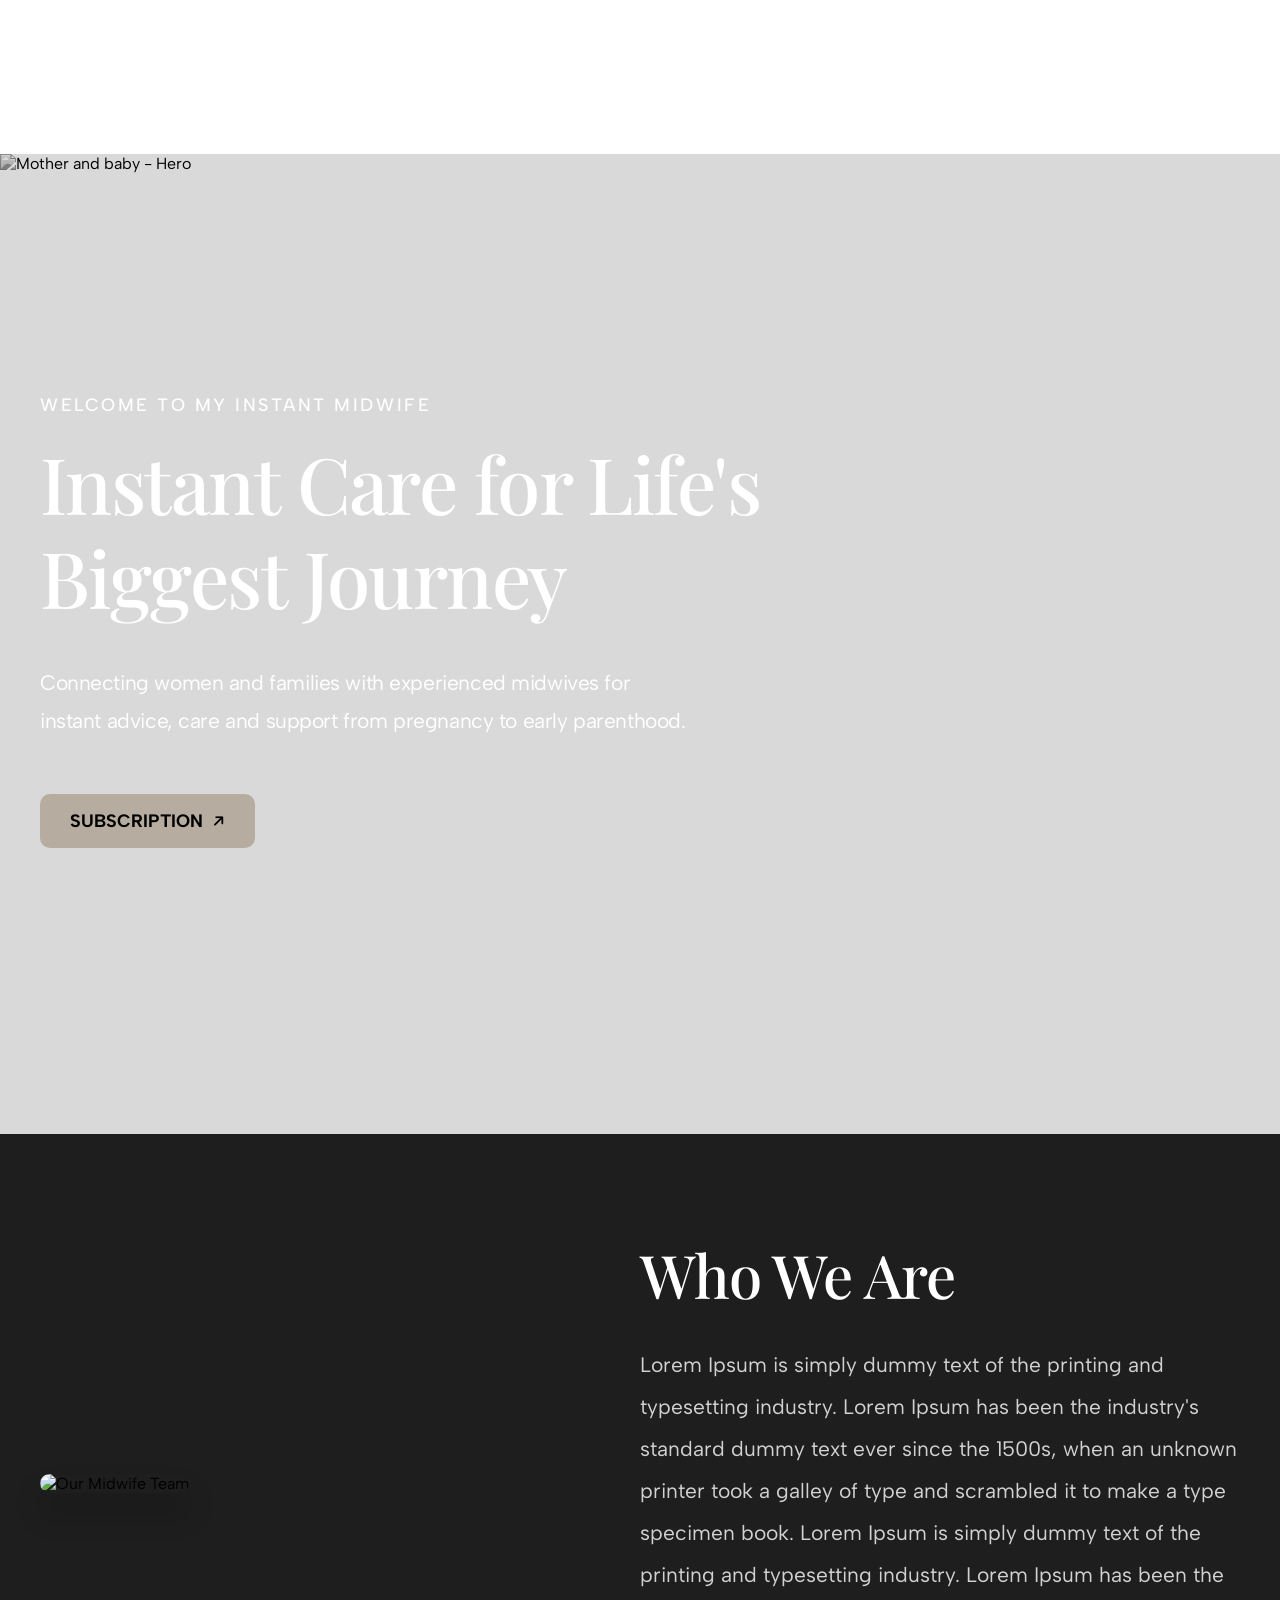
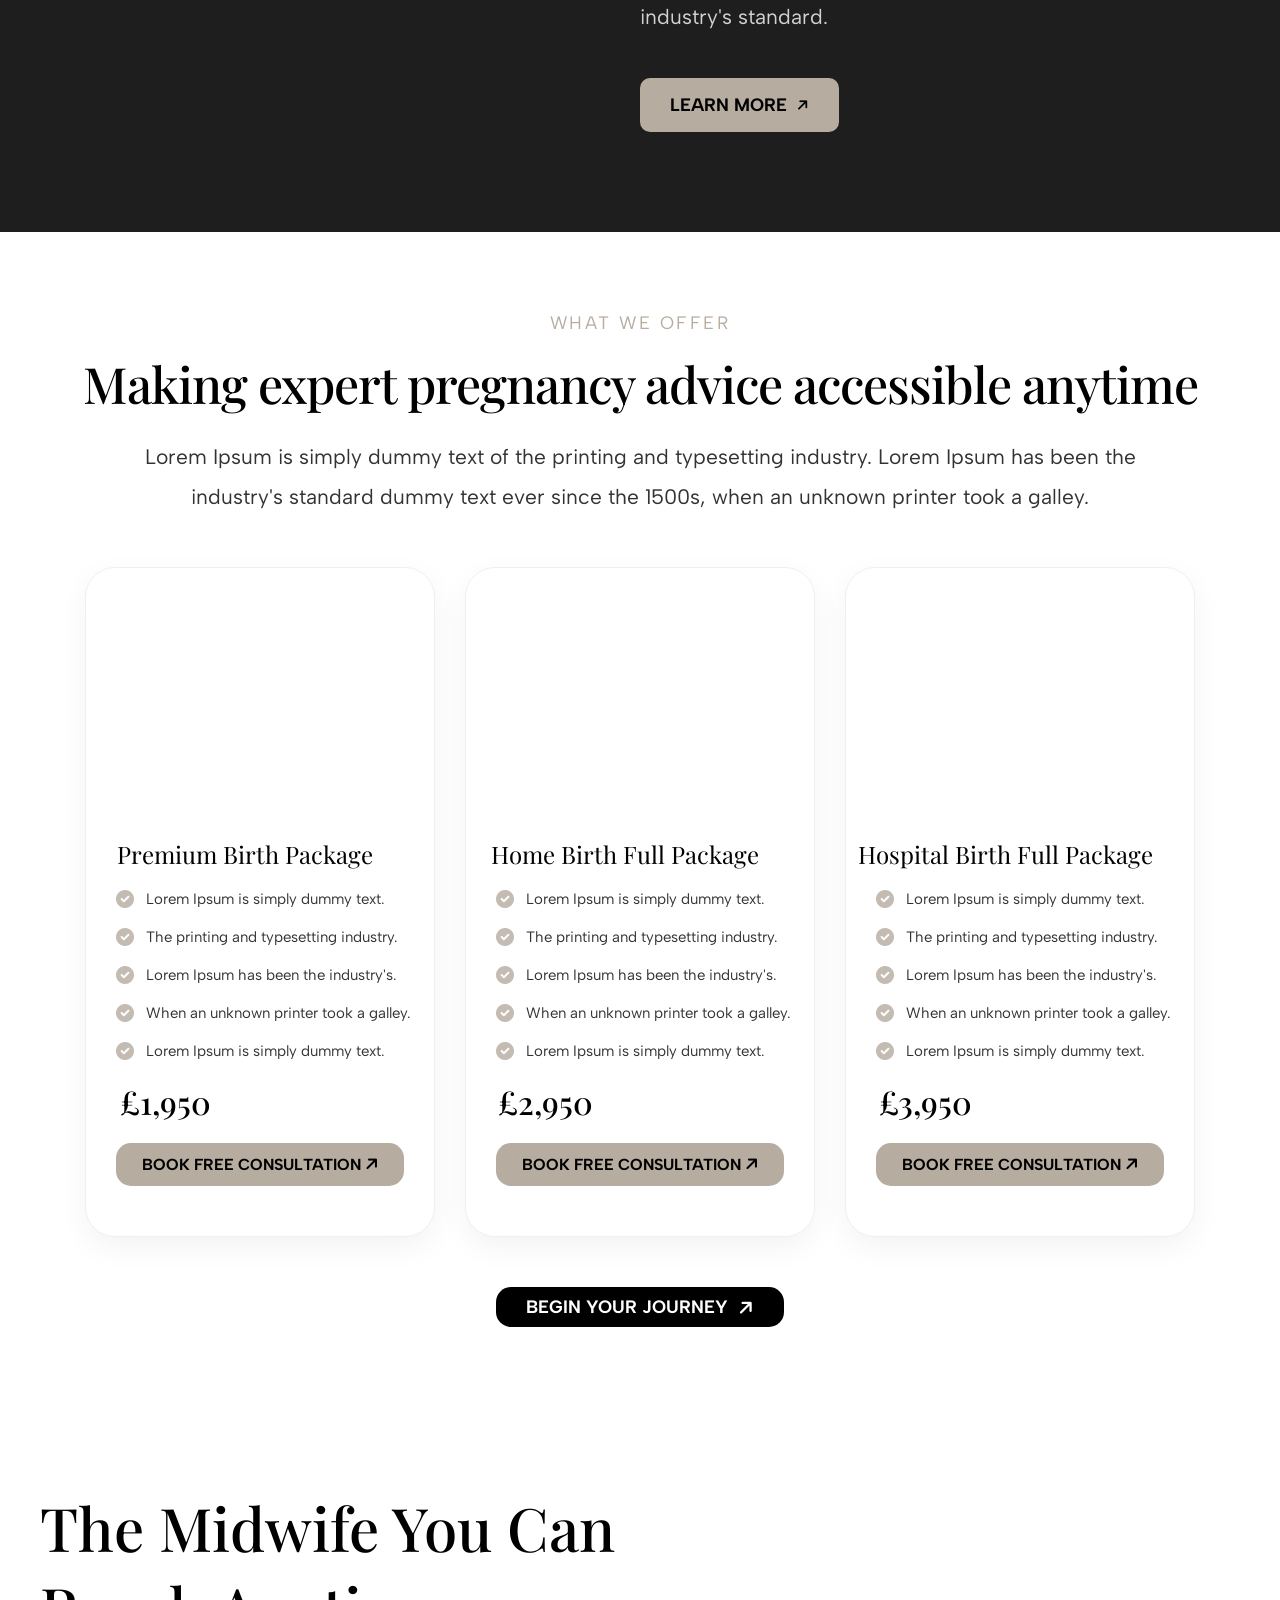
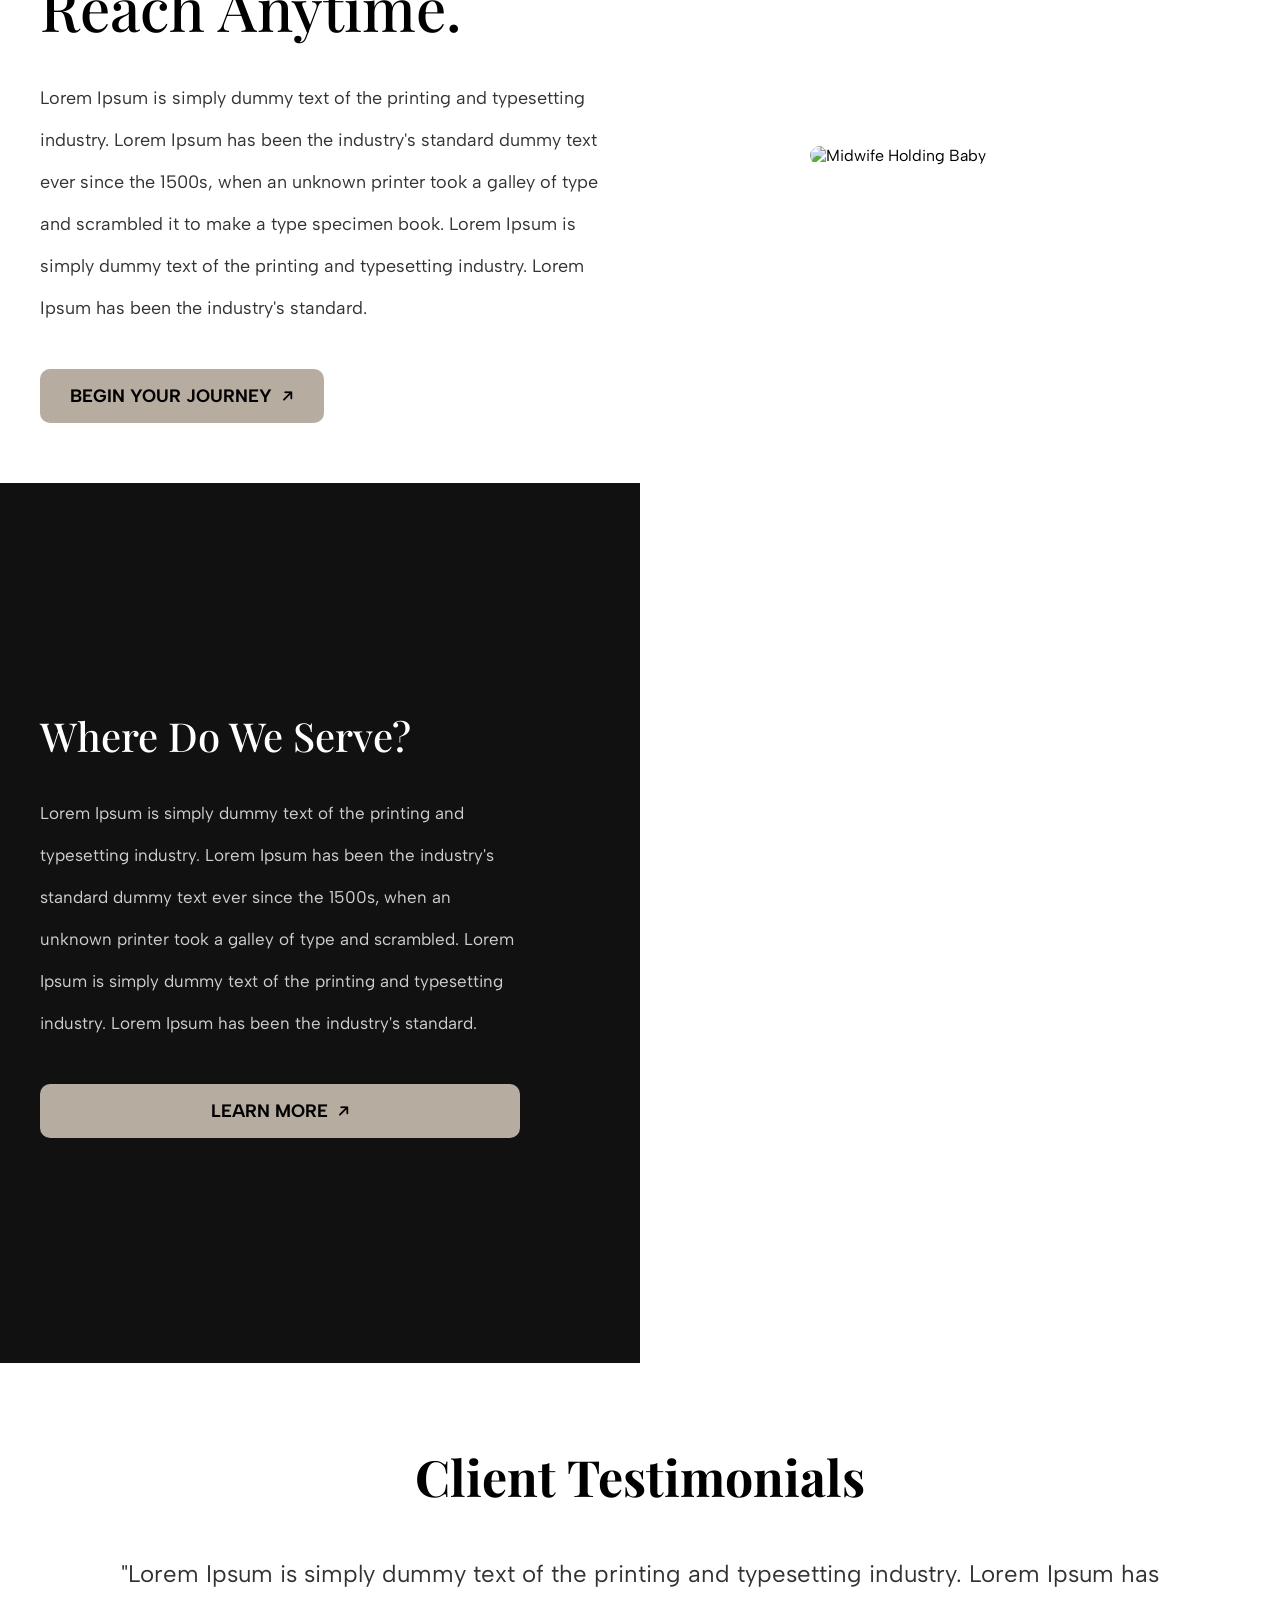
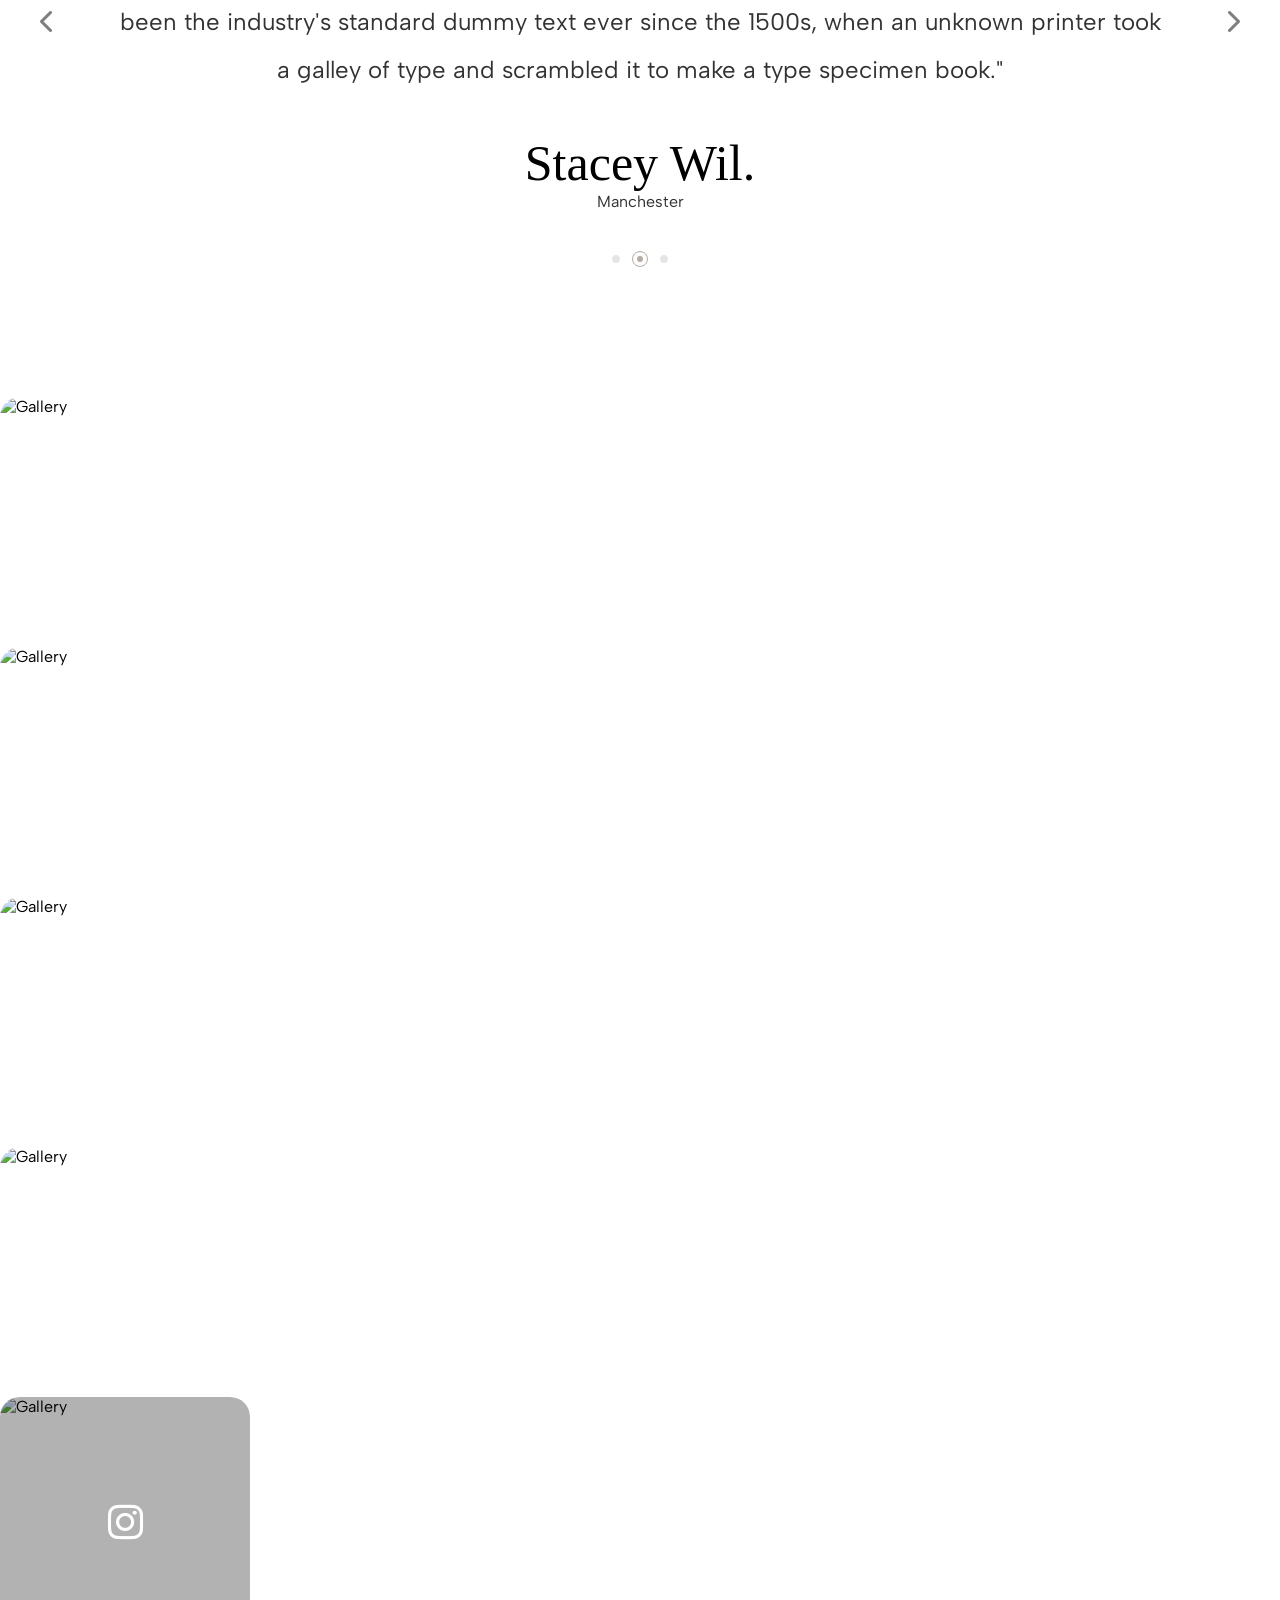
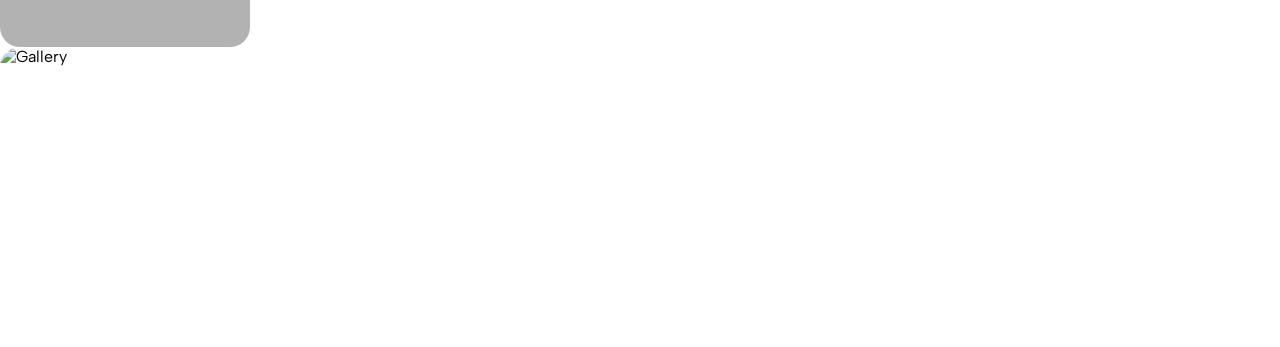
==== index.html @ be87fd21 "Nice" ====
<!DOCTYPE html>
<html lang="en">

<head>
    <meta charset="UTF-8">
    <meta name="viewport" content="width=device-width, initial-scale=1.0, user-scalable=no">
    <title>My Instant Midwife | Instant Care for Life's Biggest Journey</title>
    <!-- Google Fonts: Playfair Display (headings), Albert Sans (body), Rochester (signatures) -->
    <link
        href="https://fonts.googleapis.com/css2?family=Playfair+Display:wght@400;500;600;700&family=Albert+Sans:wght@400;500;600;700&family=Rochester&display=swap"
        rel="stylesheet">
    <!-- Font Awesome 6 (free icons) -->
    <link rel="stylesheet" href="https://cdnjs.cloudflare.com/ajax/libs/font-awesome/6.0.0-beta3/css/all.min.css">
    <!-- Site Stylesheet -->
    <link rel="stylesheet" href="css/style.css">
</head>

<body>
    <div class="homepage">

        <!-- ====== Header Navigation (injected by components.js) ====== -->
        <div id="header-placeholder"></div>

        <!-- ====== Hero Section ======
         Full-width background image with overlay text,
         welcome tagline, main heading and CTA button. -->
        <section class="hero">
            <div class="hero-img">
                <img src="images/bg image.png" alt="Mother and baby - Hero">
            </div>
            <div class="hero-content">
                <div class="hero-welcome">WELCOME TO MY INSTANT MIDWIFE</div>
                <div class="hero-title">Instant Care for Life's Biggest Journey</div>
                <div class="hero-desc">Connecting women and families with experienced midwives for instant advice, care
                    and support from pregnancy to early parenthood.</div>
            </div>
            <div class="subscription-btn">
                <a href="pages/contact.html" class="btn-beige">SUBSCRIPTION <i
                        class="fas fa-arrow-right diag-icon"></i></a>
            </div>
        </section>

        <!-- ====== Who We Are Section ======
         Dark background split layout: image left, text right.
         Links to the full "About" page. -->
        <section class="who-we-are">
            <div class="who-left">
                <img src="images/whowe.png" alt="Our Midwife Team">
            </div>
            <div class="who-right">
                <h2>Who We Are</h2>
                <p>Lorem Ipsum is simply dummy text of the printing and typesetting industry. Lorem Ipsum has been the
                    industry's standard dummy text ever since the 1500s, when an unknown printer took a galley of type
                    and scrambled it to make a type specimen book. Lorem Ipsum is simply dummy text of the printing and
                    typesetting industry. Lorem Ipsum has been the industry's standard.</p>
                <a href="pages/about.html" class="btn-beige">LEARN MORE <i class="fas fa-arrow-right diag-icon"></i></a>
            </div>
        </section>

        <!-- ====== Packages / What We Offer Section ======
         Three pricing cards showcasing birth packages
         with feature checklists and booking CTAs. -->
        <section class="packages">
            <div class="section-sub">WHAT WE OFFER</div>
            <h2>Making expert pregnancy advice accessible anytime</h2>
            <div class="packages-desc">Lorem Ipsum is simply dummy text of the printing and typesetting industry. Lorem
                Ipsum has been the industry's standard dummy text ever since the 1500s, when an unknown printer took a
                galley.</div>
            <div class="card-container">
                <!-- Package Card 1 -->
                <div class="package-card">
                    <div class="card-img" style="background-image: url('images/offer1.png');"></div>
                    <div class="card-title">Premium Birth Package</div>
                    <div class="check-list">
                        <div class="check-item"><i class="fas fa-check-circle"></i> Lorem Ipsum is simply dummy text.
                        </div>
                        <div class="check-item"><i class="fas fa-check-circle"></i> The printing and typesetting
                            industry.</div>
                        <div class="check-item"><i class="fas fa-check-circle"></i> Lorem Ipsum has been the industry's.
                        </div>
                        <div class="check-item"><i class="fas fa-check-circle"></i> When an unknown printer took a
                            galley.</div>
                        <div class="check-item"><i class="fas fa-check-circle"></i> Lorem Ipsum is simply dummy text.
                        </div>
                    </div>
                    <div class="price">&pound;1,950</div>
                    <a href="pages/contact.html" class="card-btn">BOOK FREE CONSULTATION <i
                            class="fas fa-arrow-right diag-icon"></i></a>
                </div>
                <!-- Package Card 2 -->
                <div class="package-card">
                    <div class="card-img" style="background-image: url('images/offer2.png');"></div>
                    <div class="card-title">Home Birth Full Package</div>
                    <div class="check-list">
                        <div class="check-item"><i class="fas fa-check-circle"></i> Lorem Ipsum is simply dummy text.
                        </div>
                        <div class="check-item"><i class="fas fa-check-circle"></i> The printing and typesetting
                            industry.</div>
                        <div class="check-item"><i class="fas fa-check-circle"></i> Lorem Ipsum has been the industry's.
                        </div>
                        <div class="check-item"><i class="fas fa-check-circle"></i> When an unknown printer took a
                            galley.</div>
                        <div class="check-item"><i class="fas fa-check-circle"></i> Lorem Ipsum is simply dummy text.
                        </div>
                    </div>
                    <div class="price">&pound;2,950</div>
                    <a href="pages/contact.html" class="card-btn">BOOK FREE CONSULTATION <i
                            class="fas fa-arrow-right diag-icon"></i></a>
                </div>
                <!-- Package Card 3 -->
                <div class="package-card">
                    <div class="card-img" style="background-image: url('images/offer3.png');"></div>
                    <div class="card-title">Hospital Birth Full Package</div>
                    <div class="check-list">
                        <div class="check-item"><i class="fas fa-check-circle"></i> Lorem Ipsum is simply dummy text.
                        </div>
                        <div class="check-item"><i class="fas fa-check-circle"></i> The printing and typesetting
                            industry.</div>
                        <div class="check-item"><i class="fas fa-check-circle"></i> Lorem Ipsum has been the industry's.
                        </div>
                        <div class="check-item"><i class="fas fa-check-circle"></i> When an unknown printer took a
                            galley.</div>
                        <div class="check-item"><i class="fas fa-check-circle"></i> Lorem Ipsum is simply dummy text.
                        </div>
                    </div>
                    <div class="price">&pound;3,950</div>
                    <a href="pages/contact.html" class="card-btn">BOOK FREE CONSULTATION <i
                            class="fas fa-arrow-right diag-icon"></i></a>
                </div>
            </div>
            <div class="begin-journey">
                <a href="pages/courses.html" class="btn-dark">BEGIN YOUR JOURNEY <i
                        class="fas fa-arrow-right diag-icon"></i></a>
            </div>
        </section>

        <!-- ====== The Midwife You Can Reach Anytime ======
         Split layout: text left, image right.
         Emphasises 24/7 availability. -->
        <section class="midwife-section">
            <div class="midwife-text">
                <h2>The Midwife You Can Reach Anytime.</h2>
                <p>Lorem Ipsum is simply dummy text of the printing and typesetting industry. Lorem Ipsum has been the
                    industry's standard dummy text ever since the 1500s, when an unknown printer took a galley of type
                    and scrambled it to make a type specimen book. Lorem Ipsum is simply dummy text of the printing and
                    typesetting industry. Lorem Ipsum has been the industry's standard.</p>
                <a href="pages/courses.html" class="btn-beige">BEGIN YOUR JOURNEY <i
                        class="fas fa-arrow-right diag-icon"></i></a>
            </div>
            <div class="midwife-img">
                <img src="images/journy.png" alt="Midwife Holding Baby">
            </div>
        </section>

        <!-- ====== Where Do We Serve? ======
         Split 50/50 layout: dark text panel left, map image right. -->
        <div class="serve-section">
            <div class="serve-left">
                <h2>Where Do We Serve?</h2>
                <p>Lorem Ipsum is simply dummy text of the printing and typesetting industry. Lorem Ipsum has been the
                    industry's standard dummy text ever since the 1500s, when an unknown printer took a galley of type
                    and scrambled. Lorem Ipsum is simply dummy text of the printing and typesetting industry. Lorem
                    Ipsum has been the industry's standard.</p>
                <a href="pages/contact.html" class="btn-beige">LEARN MORE <i
                        class="fas fa-arrow-right diag-icon"></i></a>
            </div>
            <div class="serve-right">
                <iframe
                    src="https://www.google.com/maps/embed?pb=!1m18!1m12!1m3!1d19861.602060491376!2d-0.16734979187864688!3d51.5187149124939!2m3!1f0!2f0!3f0!3m2!1i1024!2i768!4f13.1!3m3!1m2!1s0x48761b8f19f0cf03%3A0x843762e6c235cc64!2sMy%20Private%20Midwife!5e0!3m2!1sen!2s!4v1774437513638!5m2!1sen!2s"
                    width="600" height="450" style="border:0;" allowfullscreen="" loading="lazy"
                    referrerpolicy="no-referrer-when-downgrade"></iframe>
            </div>
        </div>

        <!-- ====== Client Testimonials Slider ======
         Rotating quotes with dot navigation.
         Controlled by script.js testimonial slider. -->
        <section class="testimonials">
            <h2>Client Testimonials</h2>
            <div class="testimonial-wrap">
                <button class="nav-arrow left" aria-label="Previous"><i class="fas fa-chevron-left"></i></button>
                <div class="testimonial-text" id="testimonialText">"Lorem Ipsum is simply dummy text of the printing and
                    typesetting industry. Lorem Ipsum has been the industry's standard dummy text ever since the 1500s,
                    when
                    an unknown printer took a galley of type and scrambled it to make a type specimen book."</div>
                <button class="nav-arrow right" aria-label="Next"><i class="fas fa-chevron-right"></i></button>
            </div>
            <div class="client-name">Stacey Wil.</div>
            <div class="client-location">Manchester</div>
            <div class="dots">
                <div class="dot"></div>
                <div class="dot active"></div>
                <div class="dot"></div>
            </div>
        </section>

        <!-- ====== Gallery Images Row ======
         Horizontally scrollable image strip showing
         family/birth photography. Drag or swipe to scroll. -->
        <div class="gallery">
            <div class="gallery-item"><img src="images/testimonial1.png" alt="Gallery"></div>
            <div class="gallery-item"><img src="images/testimonial5.png" alt="Gallery"></div>
            <div class="gallery-item"><img src="images/testimonial2.png" alt="Gallery"></div>
            <div class="gallery-item"><img src="images/testimonial3.png" alt="Gallery"></div>
            <div class="gallery-item show-overlay">
                <img src="images/testimonial7.png" alt="Gallery">
                <div class="ig-overlay"><i class="fab fa-instagram"></i></div>
            </div>
            <div class="gallery-item"><img src="images/testimonial6.png" alt="Gallery"></div>
        </div>

        <!-- ====== Footer (injected by components.js) ====== -->
        <div id="footer-placeholder"></div>

    </div>

    <!-- JavaScript: Components (header/footer) must load first, then main script -->
    <script src="js/components.js"></script>
    <script src="js/script.js"></script>
</body>

</html>
---- css/style.css ----
/* ============================================================
   STYLE.CSS - My Instant Midwife
   ============================================================
   Table of Contents:
   1.  Reset & Base Styles
   2.  Reusable Buttons
   3.  Header / Navbar
   4.  Hero Section (Homepage)
   5.  Who We Are Section
   6.  Packages / What We Offer
   7.  The Midwife Section
   8.  Where Do We Serve
   9.  Testimonials Slider
   10. Gallery Strip
   11. Questions CTA & Footer
   12. Inner Pages - Hero Banner
   13. About Page (Who We Are)
   14. Courses Page
   15. Testimonials Page
   16. FAQ Page
   17. Contact Page
   18. Thank You Section
   19. Get in Touch Section
   20. Responsive Breakpoints
   ============================================================ */


/* ==========================================================
   1. RESET & BASE STYLES
   ========================================================== */

:root {
    --primary-color: #B6ACA0;
    --primary-hover: #a09486;
    --text-dark: #000000;
    --text-light: #ffffff;
    --bg-dark: #1E1E1E;

    --font-heading: 'Playfair Display', serif;
    --font-body: 'Albert Sans', sans-serif;
    --font-script: 'Rochester', cursive;
}

* {
    margin: 0;
    padding: 0;
    box-sizing: border-box;
}

body {
    background: #FFFFFF;
    font-family: var(--font-body);
    color: var(--text-dark);
    overflow-x: hidden;
}

/* Main container - centres content with max-width */
.homepage {
    position: relative;
    width: 100%;
    max-width: 1920px;
    margin: 0 auto;
    background: #FFFFFF;
    padding-top: 154px;
}


/* ==========================================================
   2. REUSABLE BUTTONS
   ========================================================== */

/* Beige CTA button (primary) */
.btn-beige {
    display: inline-flex;
    align-items: center;
    justify-content: center;
    gap: 10px;
    background: var(--primary-color);
    border-radius: 10px;
    padding: 9px 30px;
    font-family: var(--font-body);
    font-weight: 700;
    font-size: 18px;
    line-height: 36px;
    text-transform: uppercase;
    color: var(--text-dark);
    border: none;
    cursor: pointer;
    transition: all 0.3s ease;
    text-decoration: none;
}

.btn-beige i {
    font-size: 14px;
    transition: transform 0.2s;
}

.btn-beige:hover {
    background: #a09486;
    transform: translateY(-2px);
}

/* Dark CTA button (secondary) */
.btn-dark {
    background: #000000;
    color: #FFFFFF;
    display: inline-flex;
    align-items: center;
    justify-content: center;
    gap: 10px;
    border-radius: 15px;
    padding: 9px 30px;
    font-weight: 700;
    font-size: 18px;
    text-transform: uppercase;
    text-decoration: none;
    transition: 0.2s;
}

.btn-dark:hover {
    background: #2c2c2c;
    transform: translateY(-2px);
}

/* Outline button (used on inner page heroes) */
.btn-outline {
    display: inline-flex;
    align-items: center;
    justify-content: center;
    gap: 10px;
    background: transparent;
    border: 2px solid #FFFFFF;
    border-radius: 10px;
    padding: 9px 30px;
    font-family: 'Albert Sans', sans-serif;
    font-weight: 700;
    font-size: 16px;
    line-height: 36px;
    text-transform: uppercase;
    color: #FFFFFF;
    cursor: pointer;
    transition: all 0.3s ease;
    text-decoration: none;
    margin-top: 30px;
}

.btn-outline i {
    font-size: 14px;
    transition: transform 0.2s;
}

.btn-outline:hover {
    background: rgba(255, 255, 255, 0.15);
    transform: translateY(-2px);
}

/* Diagonal up-right arrow for buttons */
.diag-icon {
    transform: rotate(-45deg);
    display: inline-block;
}


/* ==========================================================
   3. HEADER / NAVBAR
   Fixed white bar with logo, nav links, and Book Now CTA.
   ========================================================== */

.navbar {
    position: fixed;
    top: 0;
    left: 0;
    width: 100%;
    height: 154px;
    display: flex;
    align-items: center;
    justify-content: space-between;
    padding: 0 80px;
    z-index: 1000;
    background: #FFFFFF;
    box-shadow: 0 2px 20px rgba(0, 0, 0, 0.08);
    transition: all 0.3s ease;
}

/* Logo container */
.logo {
    width: 193px;
    height: 154px;
    display: flex;
    align-items: center;
}

.logo img {
    width: 100%;
    height: auto;
    object-fit: contain;
}

/* Desktop navigation links */
.nav-links {
    display: flex;
    gap: 50px;
    list-style: none;
}

.nav-links li a {
    font-family: 'Albert Sans', sans-serif;
    font-weight: 500;
    font-size: 16px;
    line-height: 44px;
    text-transform: uppercase;
    color: #000000;
    text-decoration: none;
    letter-spacing: 0.02em;
    transition: color 0.2s;
}

/* Hover & active state for nav links */
.nav-links li a:hover,
.nav-links li a.active {
    color: #B6ACA0;
}

/* Book Now button in header */
.book-now-btn {
    background: var(--primary-color);
    border-radius: 10px;
    padding: 9px 30px;
    height: 64px;
    display: flex;
    align-items: center;
    justify-content: center;
    gap: 10px;
    font-family: var(--font-body);
    font-weight: 700;
    font-size: 18px;
    text-transform: uppercase;
    color: var(--text-dark);
    text-decoration: none;
    transition: all 0.3s ease;
}

.book-now-btn:hover {
    background: #a09486;
    transform: translateY(-2px);
}

/* Mobile hamburger button - hidden on desktop */
.mobile-menu-btn {
    display: none;
    background: #B6ACA0;
    border: none;
    width: 50px;
    height: 50px;
    border-radius: 10px;
    font-size: 24px;
    cursor: pointer;
    align-items: center;
    justify-content: center;
}


/* ==========================================================
   4. HERO SECTION (Homepage)
   Full-bleed background image with text overlay.
   ========================================================== */

.hero {
    position: relative;
    width: 100%;
    height: 980px;
    margin-top: 0;
    overflow: hidden;
}

/* Background image (absolute fill) */
.hero-img {
    position: absolute;
    top: 0;
    left: 0;
    width: 100%;
    height: 100%;
}

.hero-img img {
    width: 100%;
    height: 100%;
    object-fit: cover;
    filter: grayscale(100%);
}

/* Dark overlay on hero image */
.hero-img::after {
    content: '';
    position: absolute;
    top: 0;
    left: 0;
    width: 100%;
    height: 100%;
    background: linear-gradient(0deg, rgba(0, 0, 0, 0.15), rgba(0, 0, 0, 0.15));
}

/* Hero text content - positioned absolutely */
.hero-content {
    position: absolute;
    left: 120px;
    top: 240px;
    z-index: 2;
}

.hero-welcome {
    font-size: 18px;
    letter-spacing: 0.14em;
    text-transform: uppercase;
    color: #FFFFFF;
    font-weight: 500;
    margin-bottom: 20px;
}

.hero-title {
    font-family: 'Playfair Display', serif;
    font-weight: 500;
    font-size: 78px;
    line-height: 94px;
    letter-spacing: -0.02em;
    color: #FFFFFF;
    max-width: 729px;
    margin-bottom: 40px;
}

.hero-desc {
    font-size: 21px;
    line-height: 38px;
    letter-spacing: -0.02em;
    color: #FFFFFF;
    max-width: 655px;
    margin-bottom: 30px;
}

/* CTA button below hero text */
.subscription-btn {
    position: absolute;
    left: 120px;
    top: 640px;
    z-index: 2;
}


/* ==========================================================
   5. WHO WE ARE SECTION
   Dark background, image left + text right.
   ========================================================== */

.who-we-are {
    position: relative;
    background: #1E1E1E;
    padding: 100px 0;
    display: flex;
    align-items: center;
    justify-content: space-between;
    flex-wrap: wrap;
}

.who-left {
    margin-left: 205px;
    max-width: 400px;
    flex: 1;
}

.who-left img {
    width: 100%;
    border-radius: 24px;
    box-shadow: 0 20px 30px rgba(0, 0, 0, 0.2);
}

.who-right {
    margin-right: 240px;
    max-width: 600px;
    color: white;
    flex: 1;
}

.who-right h2 {
    font-family: 'Playfair Display', serif;
    font-size: 60px;
    font-weight: 500;
    letter-spacing: -0.02em;
    color: #FFFFFF;
    margin-bottom: 30px;
}

.who-right p {
    font-size: 21px;
    line-height: 42px;
    opacity: 0.8;
    margin-bottom: 40px;
}


/* ==========================================================
   6. PACKAGES / WHAT WE OFFER
   Centered section with three pricing cards.
   ========================================================== */

.packages {
    background: url('../images/bg.png') no-repeat center center;
    background-size: cover;
    padding: 80px 0 100px;
    text-align: center;
    position: relative;
}

/* "WHAT WE OFFER" label above heading */
.section-sub {
    font-size: 18px;
    letter-spacing: 0.14em;
    text-transform: uppercase;
    color: #B6ACA0;
    margin-bottom: 16px;
}

.packages h2 {
    font-family: 'Playfair Display', serif;
    font-size: 50px;
    font-weight: 500;
    letter-spacing: -0.02em;
    margin-bottom: 20px;
}

.packages-desc {
    font-size: 21px;
    line-height: 40px;
    opacity: 0.8;
    max-width: 1044px;
    margin: 0 auto 50px auto;
}

/* Cards flex container */
.card-container {
    display: flex;
    justify-content: center;
    gap: 30px;
    flex-wrap: wrap;
    padding: 0 115px;
}

/* Individual package card */
.package-card {
    background: #FFFFFF;
    border-radius: 30px;
    width: 350px;
    box-shadow: 0 10px 30px rgba(0, 0, 0, 0.05);
    transition: 0.2s;
    padding-bottom: 30px;
    border: 1px solid #f0f0f0;
}

.package-card:hover {
    transform: translateY(-5px);
    box-shadow: 0 15px 40px rgba(0, 0, 0, 0.1);
}

/* Card image area */
.card-img {
    width: 100%;
    height: 250px;
    background-size: cover;
    background-position: center;
    border-radius: 18px;
    margin-bottom: 20px;
}

.card-title {
    font-family: 'Playfair Display', serif;
    font-size: 24px;
    font-weight: 400;
    margin: 20px 30px 0 0;
}

/* Feature checklist */
.check-list {
    margin: 20px 0 20px 30px;
}

.check-item {
    display: flex;
    align-items: center;
    gap: 12px;
    margin-bottom: 20px;
    font-size: 15px;
    opacity: 0.8;
}

.check-item i {
    color: #B6ACA0;
    font-size: 18px;
}

/* Price display */
.price {
    font-family: 'Playfair Display', serif;
    font-size: 32px;
    font-weight: 500;
    margin: 20px 190px 0px 0px;
}

/* Card booking button */
.card-btn {
    background: #B6ACA0;
    width: calc(100% - 60px);
    margin: 20px 30px;
    border-radius: 15px;
    text-align: center;
    padding: 12px 0;
    font-weight: 700;
    text-transform: uppercase;
    color: black;
    text-decoration: none;
    display: block;
    transition: 0.2s;
}

.card-btn:hover {
    background: #a09486;
    transform: translateY(-2px);
}

/* "Begin Your Journey" button below cards */
.begin-journey {
    text-align: center;
    margin-top: 50px;
}


/* ==========================================================
   7. THE MIDWIFE SECTION
   Text left, image right - emphasises availability.
   ========================================================== */

.midwife-section {
    display: flex;
    align-items: center;
    justify-content: space-between;
    padding: 80px 210px;
    gap: 60px;
    background: #fff;
    flex-wrap: wrap;
}

.midwife-text {
    flex: 1;
    max-width: 590px;
}

.midwife-text h2 {
    font-family: 'Playfair Display', serif;
    font-size: 60px;
    line-height: 80px;
    font-weight: 500;
}

.midwife-text p {
    font-size: 18px;
    line-height: 42px;
    opacity: 0.8;
    margin: 30px 0 40px;
}

.midwife-img {
    flex: 1;
    max-width: 430px;
}

.midwife-img img {
    width: 100%;
    border-radius: 20px;
}


/* ==========================================================
   8. WHERE DO WE SERVE
   50/50 split: dark text panel + map image.
   ========================================================== */

.serve-section {
    position: relative;
    display: flex;
    height: 880px;
}

.serve-left {
    width: 50%;
    background: #111111;
    color: white;
    padding: 120px;
    display: flex;
    flex-direction: column;
    justify-content: center;
}

.serve-right {
    width: 50%;
    background-size: cover;
    background-position: center;
    overflow: hidden;
}

.serve-right img,
.serve-right iframe {
    width: 100%;
    height: 100%;
    object-fit: cover;
    border: none;
}

.serve-left h2 {
    font-family: 'Playfair Display', serif;
    font-size: 40px;
    font-weight: 500;
    margin-bottom: 30px;
}

.serve-left p {
    font-size: 17px;
    line-height: 42px;
    opacity: 0.8;
    max-width: 690px;
    margin-bottom: 40px;
}


/* ==========================================================
   9. TESTIMONIALS SLIDER
   Centred quote with client name, location, and dot nav.
   ========================================================== */

.testimonials {
    text-align: center;
    padding: 80px 120px;
}

.testimonials h2 {
    font-family: 'Playfair Display', serif;
    font-size: 50px;
    margin-bottom: 40px;
}

/* Wrapper for text + arrows */
.testimonial-wrap {
    display: flex;
    align-items: center;
    justify-content: space-between;
    max-width: 1200px;
    margin: 0 auto;
    gap: 40px;
}

.nav-arrow {
    background: transparent;
    border: none;
    font-size: 24px;
    color: var(--text-dark);
    cursor: pointer;
    opacity: 0.5;
    transition: 0.2s;
}

.nav-arrow:hover {
    opacity: 1;
}

.testimonial-text {
    font-size: 24px;
    line-height: 2;
    max-width: 1044px;
    margin: 0 auto;
    opacity: 0.8;
    transition: opacity 0.3s ease;
}

/* Client signature (Rochester cursive font) */
.client-name {
    font-family: 'Rochester', cursive;
    font-size: 50px;
    margin-top: 40px;
    transition: opacity 0.2s ease;
}

.client-location {
    font-size: 16px;
    opacity: 0.8;
    transition: opacity 0.2s ease;
}

/* Dot pagination */
.dots {
    display: flex;
    justify-content: center;
    align-items: center;
    gap: 12px;
    margin-top: 40px;
}

.dot {
    width: 8px;
    height: 8px;
    background: #000;
    opacity: 0.1;
    border-radius: 50%;
    cursor: pointer;
    transition: 0.2s;
}

/* Active dot: ring with inner circle */
.dot.active {
    width: 16px;
    height: 16px;
    background: transparent;
    border: 1px solid #B6ACA0;
    position: relative;
    opacity: 1;
    display: flex;
    align-items: center;
    justify-content: center;
}

.dot.active::after {
    content: '';
    width: 6px;
    height: 6px;
    background: #B6ACA0;
    border-radius: 50%;
}


/* ==========================================================
   10. GALLERY STRIP
   Auto-scrolling infinite marquee loop.
   ========================================================== */

.gallery {
    padding: 50px 0;
    background: #fff;
    overflow: hidden;
    position: relative;
    width: 100%;
}

.gallery-track {
    display: flex;
    gap: 30px;
    width: max-content;
    animation: scroll-gallery 30s linear infinite;
}

.gallery-track:hover {
    animation-play-state: paused;
}

@keyframes scroll-gallery {
    0% {
        transform: translateX(0);
    }

    100% {
        transform: translateX(calc(-50% - 15px));
    }
}

.gallery-item {
    position: relative;
    width: 280px;
    height: 280px;
    flex-shrink: 0;
    border-radius: 20px;
    overflow: hidden;
}

.gallery-item img {
    width: 100%;
    height: 100%;
    object-fit: cover;
    transition: 0.3s;
}

.gallery-item:hover img {
    transform: scale(1.02);
    box-shadow: 0 10px 30px rgba(0, 0, 0, 0.2);
}

.ig-overlay {
    position: absolute;
    top: 0;
    left: 0;
    right: 0;
    bottom: 0;
    background: rgba(0, 0, 0, 0.3);
    display: flex;
    align-items: center;
    justify-content: center;
    font-size: 40px;
    color: white;
    opacity: 0;
    transition: 0.3s;
}

.gallery-item:hover .ig-overlay,
.gallery-item.show-overlay .ig-overlay {
    opacity: 1;
}


/* ==========================================================
   11. QUESTIONS CTA & FOOTER
   "Have any questions?" strip, footer gallery, main footer.
   ========================================================== */

/* --- "Have any questions?" CTA strip --- */
.questions-cta {
    background: #111111;
    padding: 60px 120px;
}

.questions-content {
    display: flex;
    align-items: center;
    justify-content: space-between;
    flex-wrap: wrap;
    gap: 30px;
}

.questions-text h3 {
    font-family: var(--font-heading);
    font-size: 50px;
    font-weight: 500;
    color: var(--text-light);
    margin-bottom: 15px;
}

.questions-text p {
    font-family: var(--font-body);
    font-size: 21px;
    line-height: 1.9;
    color: rgba(255, 255, 255, 0.8);
    max-width: 717px;
}

/* --- Footer Gallery Strip --- */
.footer-gallery {
    display: flex;
    width: 100%;
}

.footer-gallery img {
    flex: 1;
    height: 220px;
    object-fit: cover;
    transition: 0.3s;
}

.footer-gallery img:hover {
    opacity: 0.85;
}

/* --- Main Footer --- */
.contact-footer {
    background: #111111;
    color: white;
    padding: 60px 120px 40px;
    position: relative;
}

/* Footer columns layout */
.footer-columns {
    display: flex;
    justify-content: space-between;
    flex-wrap: wrap;
    padding-top: 60px;
    gap: 40px;
}

/* Footer logo + description */
.footer-logo-area {
    max-width: 300px;
}

.footer-logo-area .logo {
    height: auto;
}

.footer-logo-area .logo img {
    filter: brightness(0) invert(1);
}

.footer-logo-area p {
    font-size: 15px;
    font-family: var(--font-body);
    font-size: 20px;
    line-height: 1.9;
    color: rgba(255, 255, 255, 0.8);
    margin-top: 20px;
}

/* Quick Links column */
.quick-links h4,
.getintouch h4,
.follow h4 {
    font-family: var(--font-heading);
    font-size: 32px;
    font-weight: 500;
    color: var(--text-light);
    margin-bottom: 30px;
}

.quick-links ul {
    list-style: none;
}

.quick-links ul li {
    margin-bottom: 15px;
}

.quick-links ul li a {
    font-family: var(--font-body);
    font-size: 20px;
    color: rgba(255, 255, 255, 0.8);
    text-decoration: none;
    transition: 0.3s;
}

.quick-links a:hover {
    color: #B6ACA0;
}

/* Get in Touch column */
.contact-info {
    margin-top: 20px;
}

.contact-row {
    display: flex;
    align-items: center;
    gap: 20px;
    margin-bottom: 25px;
}

.contact-row span {
    font-size: 16px;
    opacity: 0.8;
}

.contact-icon {
    background: white;
    width: 50px;
    height: 50px;
    border-radius: 27px;
    display: flex;
    align-items: center;
    justify-content: center;
    color: black;
    font-size: 20px;
    flex-shrink: 0;
}

/* Social icons */
.social-icons {
    display: flex;
    gap: 20px;
    margin-top: 20px;
}

.social-circle {
    width: 52px;
    height: 52px;
    background: #FFFFFF;
    border-radius: 50%;
    display: flex;
    align-items: center;
    justify-content: center;
    font-size: 22px;
    color: #000000;
    transition: 0.2s;
    cursor: pointer;
    text-decoration: none;
}

.social-circle:hover {
    background: var(--primary-color);
    color: white;
    transform: scale(1.05);
}

/* Copyright bar */
.copyright {
    display: flex;
    justify-content: space-between;
    border-top: 1px solid rgba(255, 255, 255, 0.1);
    margin-top: 60px;
    padding-top: 30px;
    font-size: 16px;
    color: rgba(255, 255, 255, 0.8);
    flex-wrap: wrap;
    gap: 20px;
}

.copyright-links a {
    color: rgba(255, 255, 255, 0.8);
    text-decoration: none;
    transition: 0.2s;
}

.copyright-links a:hover {
    color: #B6ACA0;
}


/* ==========================================================
   12. INNER PAGES - HERO BANNER
   Shared hero layout for all sub-pages.
   ========================================================== */

.inner-hero {
    position: relative;
    width: 100%;
    height: 650px;
    margin-top: 0;
    background-size: cover;
    background-position: center;
    display: flex;
    align-items: center;
    justify-content: center;
    flex-direction: column;
    text-align: center;
    filter: none;
    overflow: hidden;
}

/* Apply grayscale to the background image via pseudo-element */
.inner-hero::before {
    content: '';
    position: absolute;
    top: 0;
    left: 0;
    right: 0;
    bottom: 0;
    background: inherit;
    background-size: cover;
    background-position: center;
    filter: grayscale(100%);
    z-index: 0;
}

/* Dark overlay */
.inner-hero::after {
    content: '';
    position: absolute;
    top: 0;
    left: 0;
    right: 0;
    bottom: 0;
    background: rgba(0, 0, 0, 0.6);
    z-index: 1;
}

.inner-hero-content {
    position: relative;
    z-index: 2;
    color: white;
    max-width: 984px;
    padding: 0 40px;
}

.inner-hero h1 {
    font-family: 'Playfair Display', serif;
    font-size: 74px;
    font-weight: 500;
    margin-bottom: 25px;
}

.inner-hero p {
    font-size: 20px;
    line-height: 1.9;
    opacity: 0.8;
}

/* Shared inner-page content padding */
.inner-content {
    padding: 100px 120px;
    background: #fff;
}


/* ==========================================================
   13. ABOUT PAGE (Who We Are)
   ========================================================== */

/* Top section: image + text side by side */
.about-top {
    display: flex;
    align-items: center;
    gap: 60px;
    margin-bottom: 80px;
}

.about-image img {
    border-radius: 24px;
    width: 100%;
    max-width: 730px;
}

.about-text h2 {
    font-family: 'Playfair Display', serif;
    font-size: 50px;
    margin-bottom: 30px;
}

.about-text p {
    font-size: 21px;
    line-height: 1.9;
    opacity: 0.8;
}

/* Values section intro */
.values-section {
    padding-top: 0;
}

.values-intro {
    margin-bottom: 60px;
}

.values-intro h2 {
    font-family: 'Playfair Display', serif;
    font-size: 50px;
    margin-bottom: 20px;
}

.values-intro p {
    font-size: 21px;
    opacity: 0.8;
    line-height: 1.9;
    max-width: 900px;
}

/* 2x2 values grid */
.values-grid {
    display: grid;
    grid-template-columns: repeat(2, 1fr);
    gap: 30px;
}

.value-item {
    background: #F5F3F0;
    padding: 60px 50px;
    border-radius: 30px;
}

.value-item.featured {
    background: #B6ACA0;
}

.value-item h3 {
    font-size: 20px;
    font-weight: 700;
    margin-bottom: 25px;
    text-transform: uppercase;
    letter-spacing: 0.05em;
}

.value-item p {
    font-size: 18px;
    opacity: 0.8;
    line-height: 1.8;
}


/* ==========================================================
   14. COURSES PAGE
   ========================================================== */

/* "Putting Birthing Choices Back" section */
.birthing-choices {
    display: flex;
    align-items: center;
    justify-content: space-between;
    padding: 100px 120px;
    gap: 60px;
    background: #fff;
    flex-wrap: wrap;
}

.bc-text {
    flex: 1;
    max-width: 590px;
}

.bc-text h2 {
    font-family: 'Playfair Display', serif;
    font-size: 55px;
    line-height: 72px;
    font-weight: 500;
    margin-bottom: 30px;
}

.bc-text p {
    font-size: 18px;
    line-height: 42px;
    opacity: 0.8;
    margin-bottom: 40px;
}

.bc-image {
    flex: 1;
    max-width: 430px;
}

.bc-image img {
    width: 100%;
    border-radius: 20px;
}


/* ==========================================================
   15. TESTIMONIALS PAGE
   ========================================================== */

/* Intro heading */
.testimonials-page .testi-intro {
    text-align: center;
    max-width: 1236px;
    margin: 0 auto 80px;
}

.testi-intro h2 {
    font-family: 'Playfair Display', serif;
    font-size: 60px;
    margin-bottom: 30px;
}

.testi-intro p {
    font-size: 21px;
    opacity: 0.8;
}

/* Stories grid: 3 columns */
.stories-grid {
    display: grid;
    grid-template-columns: repeat(3, 1fr);
    gap: 40px;
    margin-bottom: 60px;
}

/* Individual story card */
.story-card {
    text-align: center;
    background: rgba(182, 172, 160, 0.12);
    border-radius: 24px;
    padding: 0 0 30px;
    overflow: hidden;
    transition: 0.3s;
}

.story-card:hover {
    transform: translateY(-5px);
    box-shadow: 0 10px 30px rgba(0, 0, 0, 0.08);
}

.story-card img {
    width: 100%;
    height: 320px;
    border-radius: 18px 18px 0 0;
    object-fit: cover;
    margin-bottom: 25px;
}

.story-name {
    font-family: 'Playfair Display', serif;
    font-size: 24px;
    margin-bottom: 15px;
    padding: 0 25px;
}

.story-card p {
    font-size: 18px;
    opacity: 0.8;
    margin-bottom: 25px;
    padding: 0 25px;
    line-height: 1.7;
}

.story-btn {
    width: calc(100% - 50px);
    border-radius: 15px;
}

/* View All Stories button */
.view-all-stories {
    text-align: center;
}


/* ==========================================================
   16. FAQ PAGE
   ========================================================== */

.faq-intro {
    text-align: center;
    margin-bottom: 80px;
}

.faq-intro h2 {
    font-family: 'Playfair Display', serif;
    font-size: 60px;
    margin-bottom: 30px;
}

.faq-intro p {
    font-size: 21px;
    opacity: 0.8;
    max-width: 1110px;
    margin: 0 auto;
}

/* Two-column FAQ layout */
.faq-grid {
    display: flex;
    gap: 40px;
}

.faq-column {
    flex: 1;
}

/* Individual FAQ accordion item */
.faq-item {
    background: rgba(217, 217, 217, 0.2);
    border: 1px solid rgba(0, 0, 0, 0.1);
    border-radius: 14px;
    margin-bottom: 20px;
    padding: 25px 30px;
    cursor: pointer;
    transition: 0.3s;
}

.faq-item:hover {
    background: rgba(217, 217, 217, 0.4);
}

.faq-question {
    font-family: 'Playfair Display', serif;
    font-size: 20px;
    font-weight: 500;
    display: flex;
    justify-content: space-between;
    align-items: center;
}

/* Answer panel - hidden by default, revealed when .open */
.faq-answer {
    display: none;
    margin-top: 20px;
    font-size: 20px;
    opacity: 0.8;
    line-height: 1.9;
    border-top: 1px solid rgba(0, 0, 0, 0.1);
    padding-top: 20px;
}

.faq-item.open .faq-answer {
    display: block;
}


/* ==========================================================
   17. CONTACT PAGE - Form
   ========================================================== */

.form-intro {
    margin-bottom: 60px;
}

.form-intro h2 {
    font-family: 'Playfair Display', serif;
    font-size: 50px;
    margin-bottom: 20px;
}

.form-intro p {
    font-size: 21px;
    opacity: 0.8;
}

/* Form layout */
.contact-form {
    display: flex;
    flex-direction: column;
    gap: 25px;
}

/* Side-by-side form fields */
.form-row {
    display: flex;
    gap: 30px;
}

.form-row .form-group {
    flex: 1;
}

/* Form labels */
.form-group label {
    display: block;
    font-family: 'Playfair Display', serif;
    font-size: 24px;
    margin-bottom: 10px;
    color: #000;
    font-weight: 500;
}

/* Form inputs & textarea */
.form-group input,
.form-group textarea {
    width: 100%;
    padding: 20px 25px;
    border: 1px solid #ccc;
    border-radius: 10px;
    font-family: 'Albert Sans', sans-serif;
    font-size: 18px;
    outline: none;
    transition: 0.3s;
}

.form-group input:focus,
.form-group textarea:focus {
    border-color: #B6ACA0;
}

/* Submit button */
.submit-btn {
    align-self: flex-start;
    padding: 15px 40px;
    font-size: 18px;
    margin-top: 20px;
}


/* ==========================================================
   18. THANK YOU SECTION (Contact page)
   Logo + warm message with social links.
   ========================================================== */

.thank-you-section {
    background: #1E1E1E;
    padding: 80px 120px;
}

.thankyou-content {
    display: flex;
    align-items: center;
    justify-content: center;
    gap: 80px;
    flex-wrap: wrap;
}

.thankyou-left {
    flex-shrink: 0;
}

.thankyou-logo {
    width: 250px;
    filter: brightness(0) invert(1);
}

.thankyou-right {
    text-align: left;
}

.thankyou-heading {
    font-family: 'Rochester', cursive;
    font-size: 60px;
    color: #FFFFFF;
    margin-bottom: 10px;
    font-weight: 400;
}

.thankyou-text {
    font-family: 'Rochester', cursive;
    font-size: 32px;
    color: rgba(255, 255, 255, 0.8);
    margin-bottom: 25px;
}


/* ==========================================================
   19. GET IN TOUCH SECTION (About page)
   Clean layout with large image.
   ========================================================== */

.get-in-touch {
    background: #fff;
    padding: 100px 120px;
}

.git-content {
    display: grid;
    grid-template-columns: 1fr 1fr;
    gap: 120px;
    align-items: center;
}

.git-info h2 {
    font-family: 'Playfair Display', serif;
    font-size: 60px;
    margin-bottom: 30px;
    font-weight: 500;
}

.git-info p {
    font-size: 18px;
    line-height: 1.9;
    opacity: 0.8;
    margin-bottom: 40px;
}

.btn-git {
    padding: 15px 40px;
}

.git-image-side {
    width: 100%;
}

.git-main-img {
    width: 100%;
    height: 700px;
    object-fit: cover;
    border-radius: 30px;
    filter: grayscale(100%);
}


/* ==========================================================
   20. RESPONSIVE BREAKPOINTS
   ========================================================== */

/* --- Large screens (< 1400px) --- */
@media (max-width: 1400px) {
    .navbar {
        padding: 0 40px;
    }

    .hero-content {
        left: 40px;
    }

    .subscription-btn {
        left: 40px;
    }

    .who-left {
        margin-left: 40px;
    }

    .who-right {
        margin-right: 40px;
    }

    .card-container {
        padding: 0 40px;
    }

    .midwife-section {
        padding: 60px 40px;
    }

    .birthing-choices {
        padding: 80px 40px;
    }

    .serve-left {
        padding-left: 40px;
    }

    .testimonials {
        padding-left: 40px;
        padding-right: 40px;
    }

    .gallery-item {
        width: 250px;
        height: 250px;
    }

    .questions-cta {
        padding: 60px 40px;
    }

    .contact-footer {
        padding-left: 40px;
        padding-right: 40px;
    }

    .inner-content {
        padding: 80px 40px;
    }

    .get-in-touch {
        padding: 80px 40px;
    }

    .thank-you-section {
        padding: 80px 40px;
    }
}

/* --- Tablets (< 1024px) --- */
@media (max-width: 1024px) {

    /* Navbar stacks */
    .navbar {
        flex-wrap: wrap;
        gap: 15px;
        position: relative;
        background: white;
        padding: 20px 40px;
    }

    .homepage {
        padding-top: 0;
    }

    /* Hero adjustments */
    .hero {
        margin-top: 0;
        height: 800px;
    }

    .hero-content {
        top: 150px;
        left: 40px;
    }

    .hero-title {
        font-size: 48px;
        line-height: 60px;
    }

    .subscription-btn {
        left: 40px;
        top: 600px;
    }

    /* Stack two-column layouts */
    .who-we-are {
        flex-direction: column;
        text-align: center;
    }

    .who-left {
        margin: 0 20px;
    }

    .who-right {
        margin: 40px 20px;
        text-align: center;
    }

    .midwife-section {
        flex-direction: column;
        text-align: center;
    }

    .birthing-choices {
        flex-direction: column;
        text-align: center;
    }

    .bc-text {
        max-width: 100%;
    }

    .bc-image {
        max-width: 100%;
    }

    /* Serve section stacks */
    .serve-section {
        flex-direction: column;
        height: auto;
    }

    .serve-left,
    .serve-right {
        width: 100%;
        height: 500px;
        padding: 60px 40px;
    }

    /* Footer adjustments */
    .footer-columns {
        justify-content: center;
        text-align: center;
    }

    .contact-row {
        justify-content: center;
    }

    .social-icons {
        justify-content: center;
    }

    /* Inner pages */
    .inner-hero {
        margin-top: 0;
    }

    .inner-hero h1 {
        font-size: 50px;
    }

    .testimonial-wrap {
        gap: 20px;
    }

    .testimonial-text {
        font-size: 20px;
        line-height: 1.8;
    }

    .about-top {
        flex-direction: column;
    }

    .values-grid {
        grid-template-columns: 1fr;
    }

    .stories-grid {
        grid-template-columns: 1fr;
    }

    .faq-grid {
        flex-direction: column;
        gap: 20px;
    }

    .form-row {
        flex-direction: column;
        gap: 25px;
    }

    .git-content {
        grid-template-columns: 1fr;
        gap: 60px;
    }

    .git-main-img {
        height: 500px;
    }

    .thankyou-content {
        flex-direction: column;
        text-align: center;
    }

    .thankyou-right {
        text-align: center;
    }

    .questions-content {
        justify-content: center;
        text-align: center;
    }
}

/* --- Mobile (< 768px) --- */
@media (max-width: 768px) {

    /* Hide desktop nav, show hamburger */
    .nav-links {
        display: none;
    }

    .mobile-menu-btn {
        display: flex;
    }

    .navbar {
        justify-content: space-between;
    }

    .book-now-btn {
        display: none;
    }

    /* Hero scales down */
    .hero-title {
        font-size: 36px;
        line-height: 48px;
    }

    .hero-desc {
        font-size: 18px;
        line-height: 28px;
    }

    /* Packages */
    .packages h2 {
        font-size: 32px;
    }

    .card-container {
        padding: 0 20px;
    }

    .package-card {
        width: 100%;
        max-width: 400px;
    }

    /* Testimonials */
    .testimonial-wrap {
        gap: 10px;
    }

    .nav-arrow {
        font-size: 18px;
    }

    .testimonial-text {
        font-size: 18px;
        line-height: 1.6;
    }

    /* Gallery */
    .gallery-item {
        width: 180px;
        height: 180px;
    }

    /* Footer gallery */
    .footer-gallery {
        flex-wrap: wrap;
    }

    .footer-gallery img {
        width: 50%;
        height: 150px;
    }

    /* Inner page hero */
    .inner-hero {
        height: auto;
        padding: 150px 20px 80px;
    }

    .inner-hero h1 {
        font-size: 36px;
        line-height: 1.2;
    }

    .inner-hero p {
        font-size: 18px;
    }

    .inner-content {
        padding: 60px 20px;
    }

    /* Section headings scale */
    .testi-intro h2,
    .about-text h2,
    .faq-intro h2,
    .form-intro h2,
    .values-intro h2,
    .git-info h2 {
        font-size: 32px;
    }

    .questions-text h3 {
        font-size: 32px;
    }

    /* Courses */
    .bc-text h2 {
        font-size: 36px;
        line-height: 48px;
    }

    /* Thank you section */
    .thank-you-section {
        padding: 60px 20px;
    }

    .thankyou-heading {
        font-size: 40px;
    }

    .thankyou-text {
        font-size: 24px;
    }

    .thankyou-logo {
        width: 180px;
    }

    /* Get in touch */
    .get-in-touch {
        padding: 60px 20px;
    }

    /* Contact footer */
    .contact-footer {
        padding-left: 20px;
        padding-right: 20px;
    }

    .contact-left h3 {
        font-size: 36px;
    }
}

/* --- Small mobile (< 480px) --- */
@media (max-width: 480px) {
    .hero-title {
        font-size: 28px;
        line-height: 38px;
    }

    .hero-content {
        top: 120px;
    }

    .subscription-btn {
        top: 500px;
    }

    .inner-hero h1 {
        font-size: 28px;
    }

    .footer-gallery img {
        width: 100%;
    }

    .stories-grid {
        gap: 25px;
    }
}
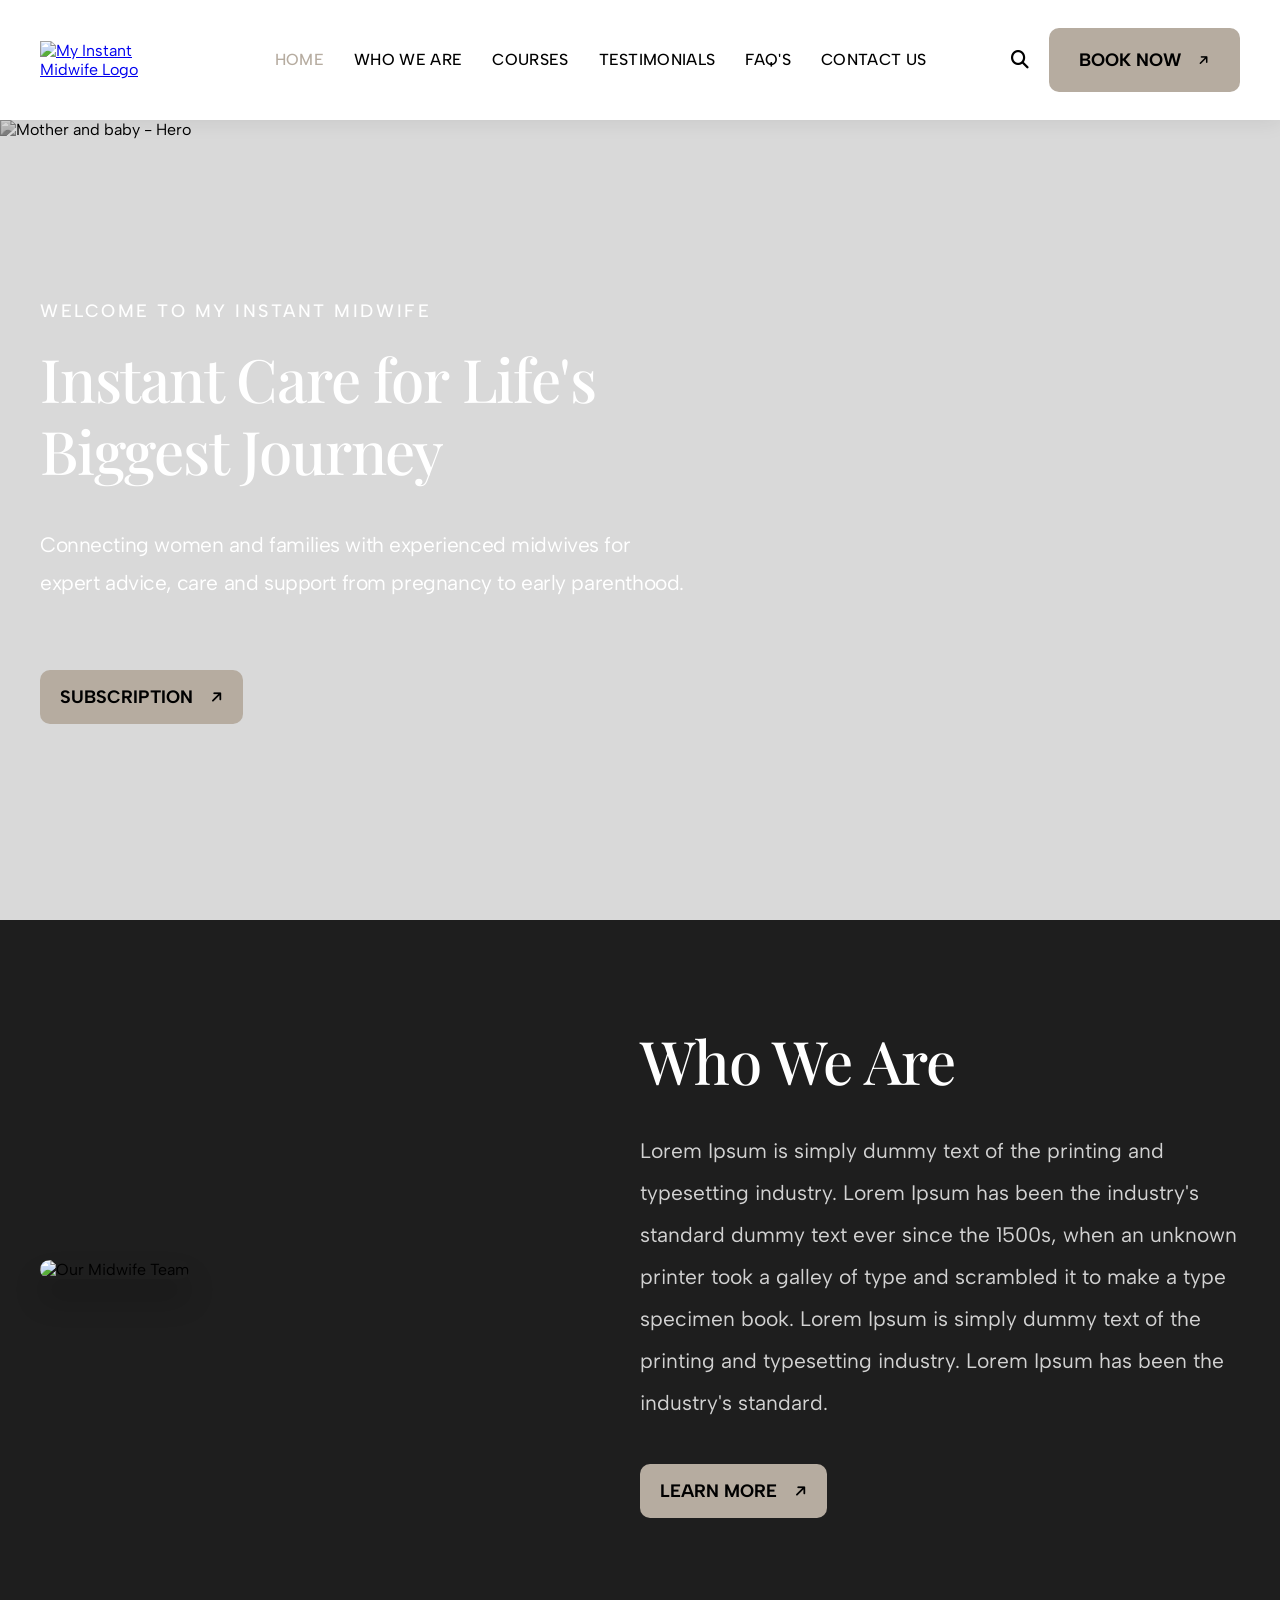
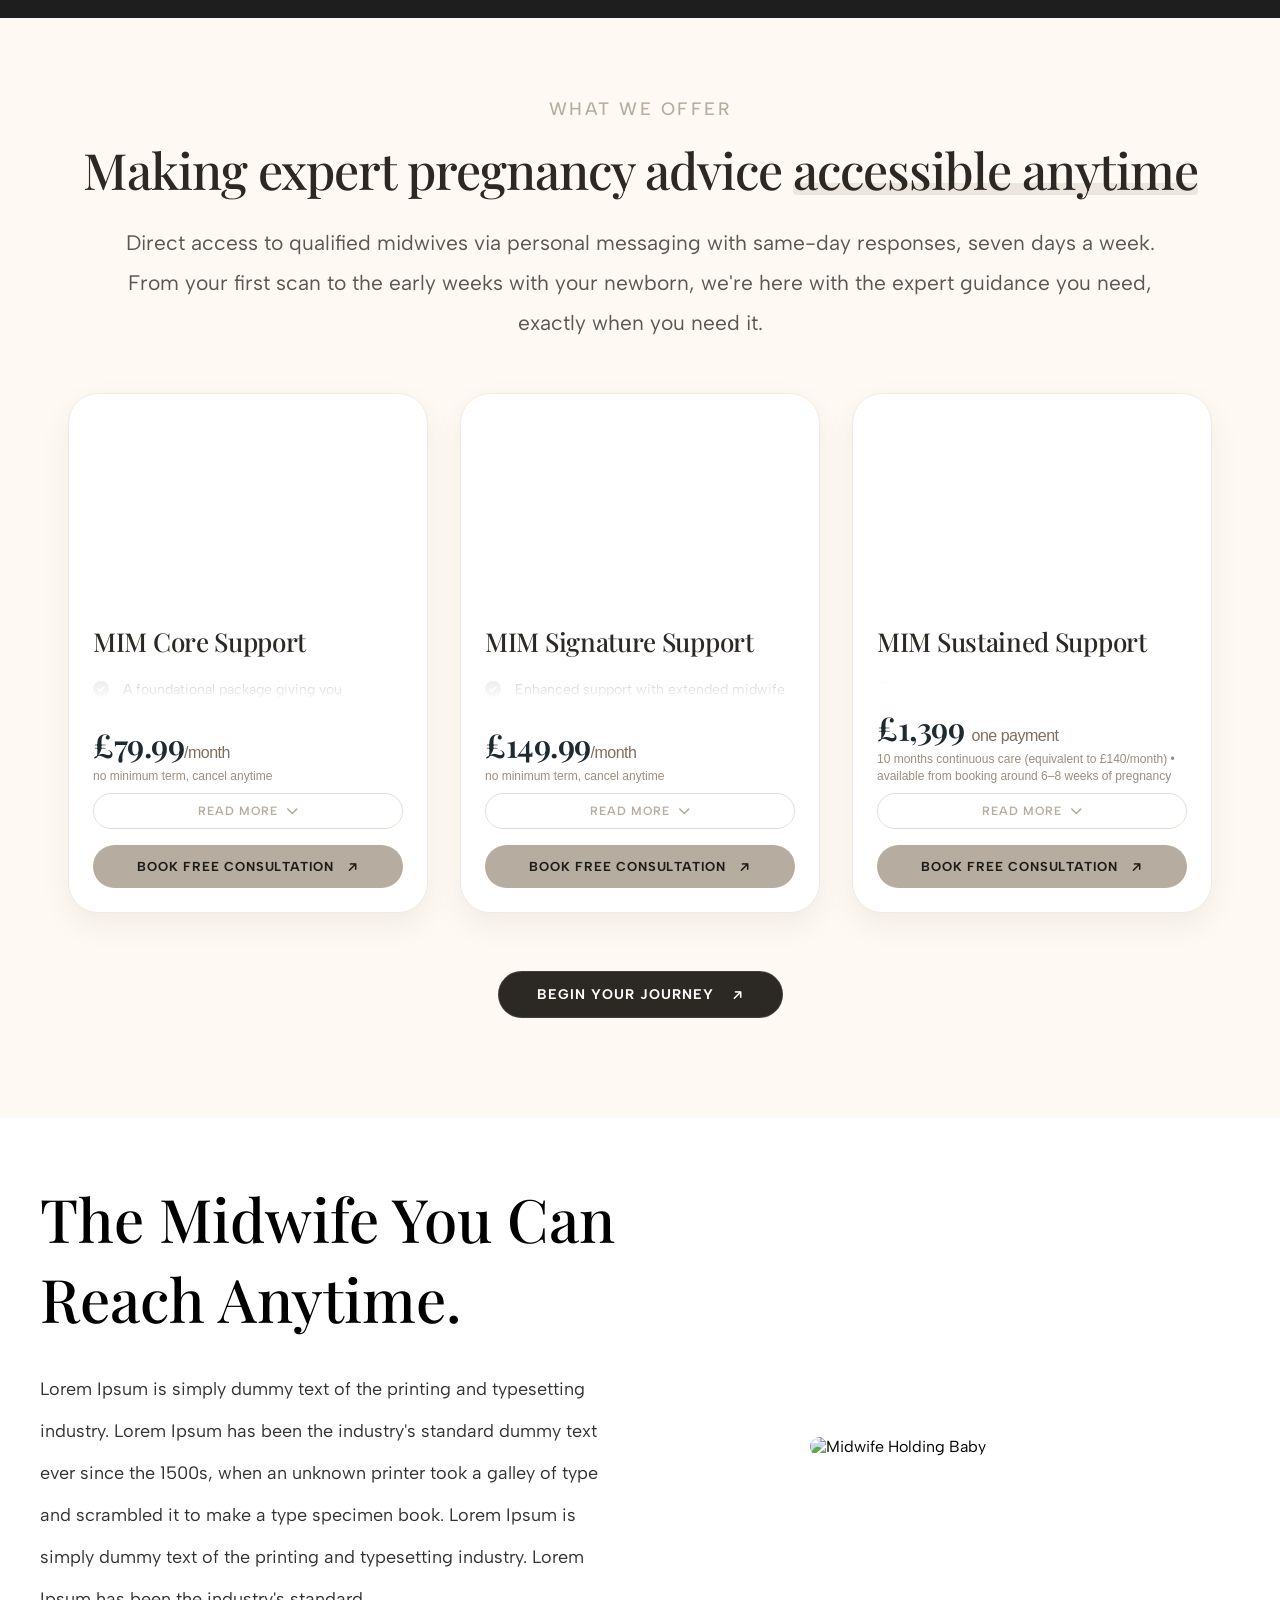
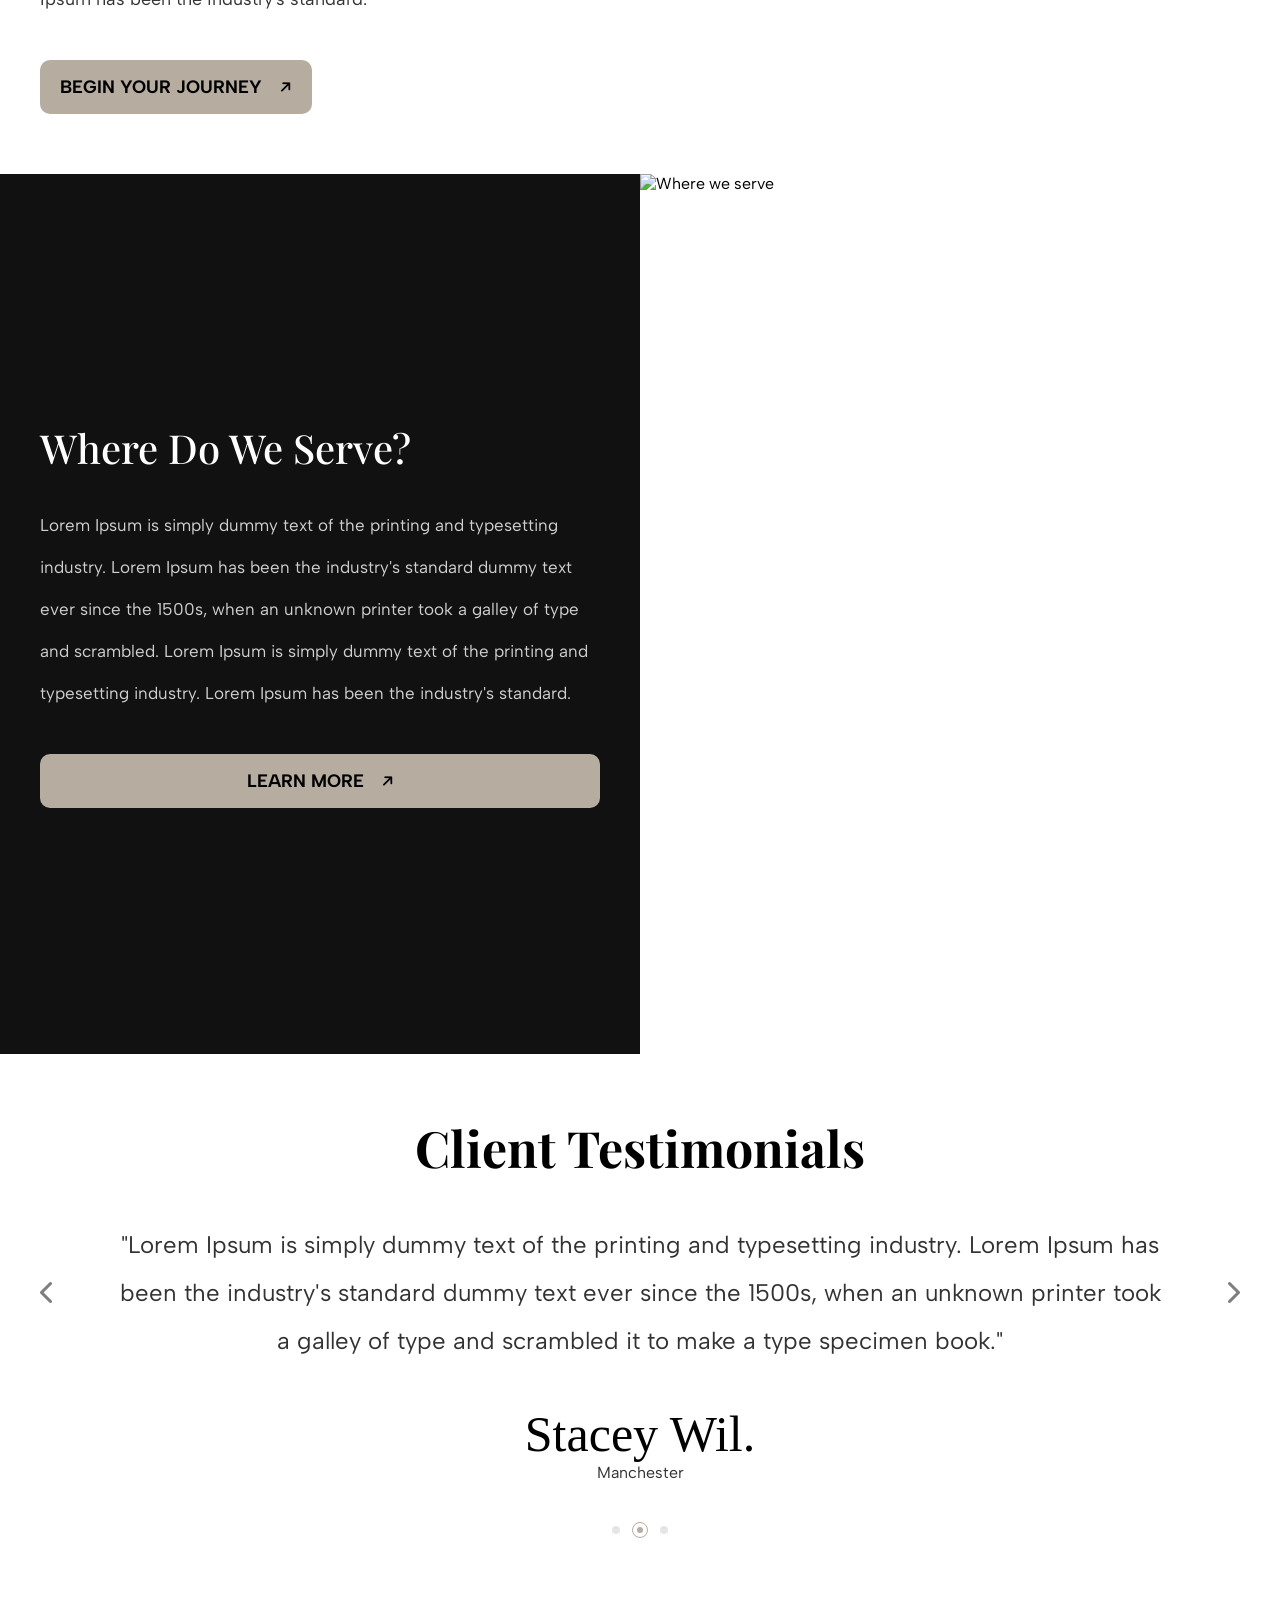
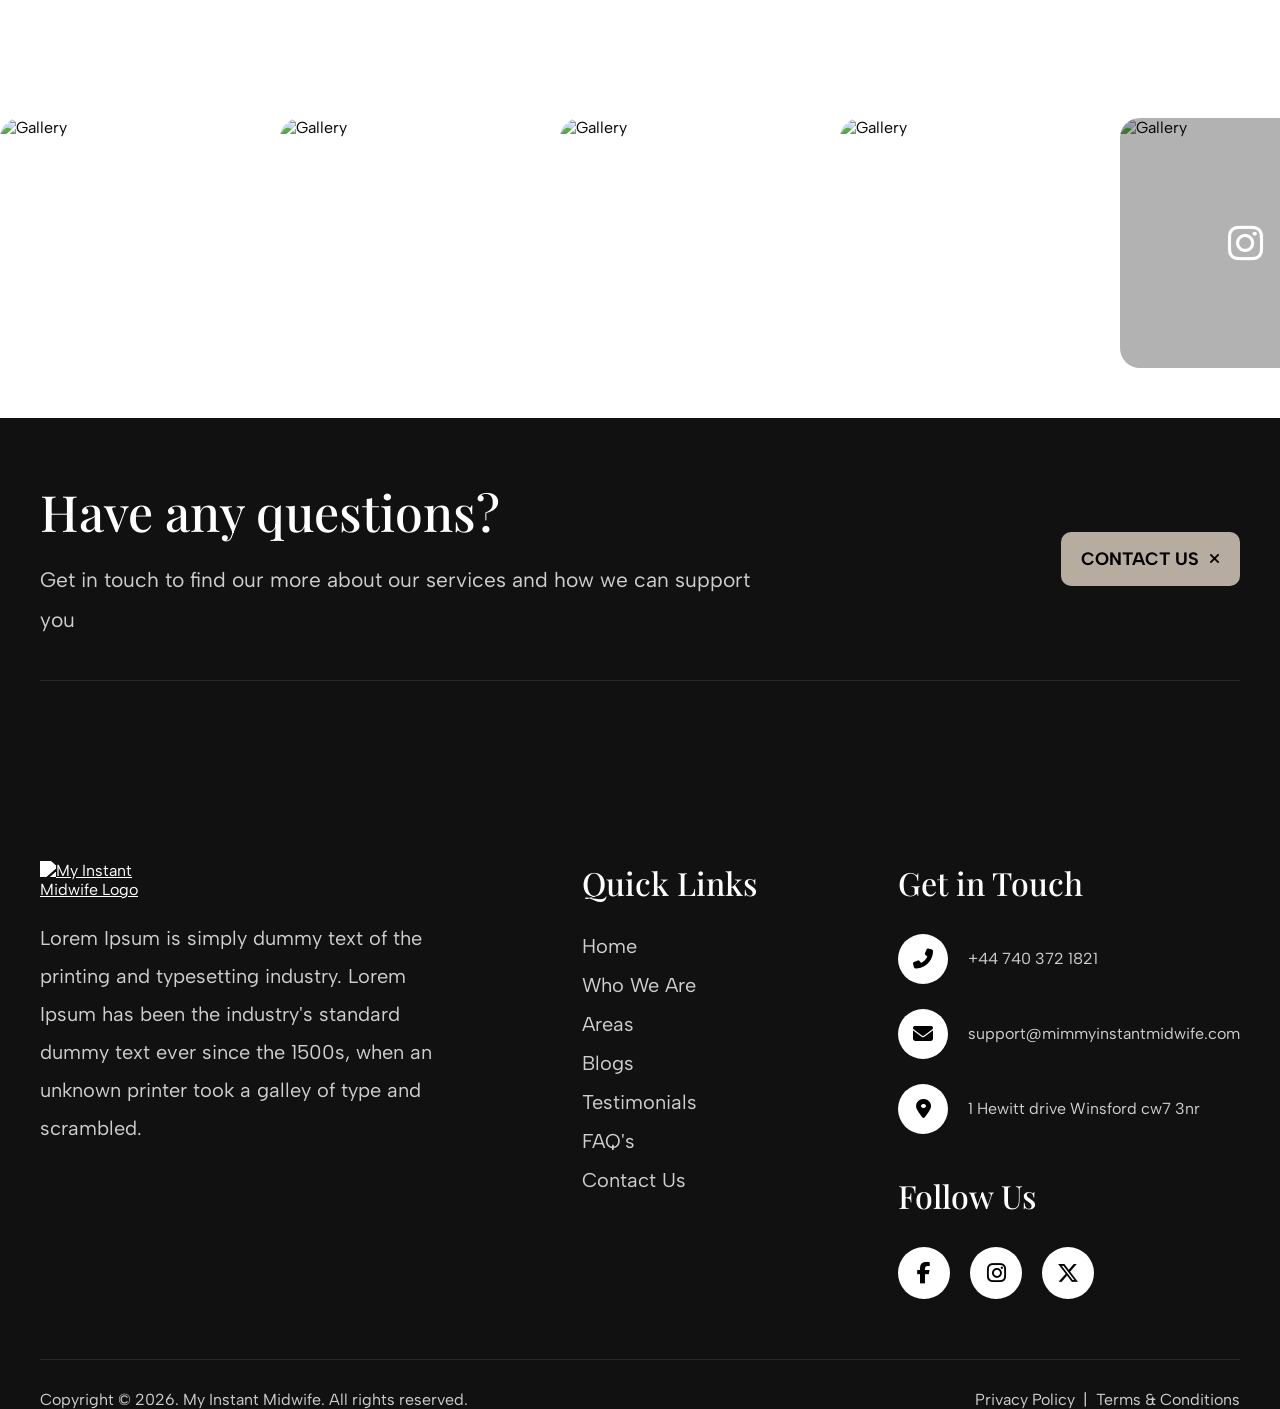
==== commit 05821ebc: "new content added and pakeges section improved" ====
--- a/index.html
+++ b/index.html
@@ -10,7 +10,8 @@
         href="https://fonts.googleapis.com/css2?family=Playfair+Display:wght@400;500;600;700&family=Albert+Sans:wght@400;500;600;700&family=Rochester&display=swap"
         rel="stylesheet">
     <!-- Font Awesome 6 (free icons) -->
-    <link rel="stylesheet" href="https://cdnjs.cloudflare.com/ajax/libs/font-awesome/6.0.0-beta3/css/all.min.css">
+    <link rel="stylesheet" href="https://cdnjs.cloudflare.com/ajax/libs/font-awesome/6.5.1/css/all.min.css" />
+    
     <!-- Site Stylesheet -->
     <link rel="stylesheet" href="css/style.css">
 </head>
@@ -31,7 +32,7 @@
             <div class="hero-content">
                 <div class="hero-welcome">WELCOME TO MY INSTANT MIDWIFE</div>
                 <div class="hero-title">Instant Care for Life's Biggest Journey</div>
-                <div class="hero-desc">Connecting women and families with experienced midwives for instant advice, care
+                <div class="hero-desc">Connecting women and families with experienced midwives for expert advice, care
                     and support from pregnancy to early parenthood.</div>
             </div>
             <div class="subscription-btn">
@@ -58,81 +59,74 @@
         </section>
 
         <!-- ====== Packages / What We Offer Section ======
-         Three pricing cards showcasing birth packages
-         with feature checklists and booking CTAs. -->
-        <section class="packages">
-            <div class="section-sub">WHAT WE OFFER</div>
-            <h2>Making expert pregnancy advice accessible anytime</h2>
-            <div class="packages-desc">Lorem Ipsum is simply dummy text of the printing and typesetting industry. Lorem
-                Ipsum has been the industry's standard dummy text ever since the 1500s, when an unknown printer took a
-                galley.</div>
-            <div class="card-container">
-                <!-- Package Card 1 -->
-                <div class="package-card">
-                    <div class="card-img" style="background-image: url('images/offer1.png');"></div>
-                    <div class="card-title">Premium Birth Package</div>
-                    <div class="check-list">
-                        <div class="check-item"><i class="fas fa-check-circle"></i> Lorem Ipsum is simply dummy text.
-                        </div>
-                        <div class="check-item"><i class="fas fa-check-circle"></i> The printing and typesetting
-                            industry.</div>
-                        <div class="check-item"><i class="fas fa-check-circle"></i> Lorem Ipsum has been the industry's.
-                        </div>
-                        <div class="check-item"><i class="fas fa-check-circle"></i> When an unknown printer took a
-                            galley.</div>
-                        <div class="check-item"><i class="fas fa-check-circle"></i> Lorem Ipsum is simply dummy text.
-                        </div>
-                    </div>
-                    <div class="price">&pound;1,950</div>
-                    <a href="pages/contact.html" class="card-btn">BOOK FREE CONSULTATION <i
-                            class="fas fa-arrow-right diag-icon"></i></a>
-                </div>
-                <!-- Package Card 2 -->
-                <div class="package-card">
-                    <div class="card-img" style="background-image: url('images/offer2.png');"></div>
-                    <div class="card-title">Home Birth Full Package</div>
-                    <div class="check-list">
-                        <div class="check-item"><i class="fas fa-check-circle"></i> Lorem Ipsum is simply dummy text.
-                        </div>
-                        <div class="check-item"><i class="fas fa-check-circle"></i> The printing and typesetting
-                            industry.</div>
-                        <div class="check-item"><i class="fas fa-check-circle"></i> Lorem Ipsum has been the industry's.
-                        </div>
-                        <div class="check-item"><i class="fas fa-check-circle"></i> When an unknown printer took a
-                            galley.</div>
-                        <div class="check-item"><i class="fas fa-check-circle"></i> Lorem Ipsum is simply dummy text.
-                        </div>
-                    </div>
-                    <div class="price">&pound;2,950</div>
-                    <a href="pages/contact.html" class="card-btn">BOOK FREE CONSULTATION <i
-                            class="fas fa-arrow-right diag-icon"></i></a>
-                </div>
-                <!-- Package Card 3 -->
-                <div class="package-card">
-                    <div class="card-img" style="background-image: url('images/offer3.png');"></div>
-                    <div class="card-title">Hospital Birth Full Package</div>
-                    <div class="check-list">
-                        <div class="check-item"><i class="fas fa-check-circle"></i> Lorem Ipsum is simply dummy text.
-                        </div>
-                        <div class="check-item"><i class="fas fa-check-circle"></i> The printing and typesetting
-                            industry.</div>
-                        <div class="check-item"><i class="fas fa-check-circle"></i> Lorem Ipsum has been the industry's.
-                        </div>
-                        <div class="check-item"><i class="fas fa-check-circle"></i> When an unknown printer took a
-                            galley.</div>
-                        <div class="check-item"><i class="fas fa-check-circle"></i> Lorem Ipsum is simply dummy text.
-                        </div>
-                    </div>
-                    <div class="price">&pound;3,950</div>
-                    <a href="pages/contact.html" class="card-btn">BOOK FREE CONSULTATION <i
-                            class="fas fa-arrow-right diag-icon"></i></a>
-                </div>
-            </div>
-            <div class="begin-journey">
-                <a href="pages/courses.html" class="btn-dark">BEGIN YOUR JOURNEY <i
-                        class="fas fa-arrow-right diag-icon"></i></a>
-            </div>
-        </section>
+          -->
+     <section class="packages">
+    <div class="section-sub">WHAT WE OFFER</div>
+    <h2>Making expert pregnancy advice <span class="highlight">accessible anytime</span></h2>
+    <div class="packages-desc">
+        Direct access to qualified midwives via personal messaging with same-day responses, seven days a week. From your first scan to the early weeks with your newborn, we're here with the expert guidance you need, exactly when you need it.
+
+    </div>
+
+    <div class="card-container">
+        <!-- Package Card 1: MIM Core Support -->
+        <div class="package-card" data-expanded="false">
+            <div class="card-img" style="background-image: url('images/offer1.png');"></div>
+            <div class="card-title">MIM Core Support</div>
+            <div class="check-list">
+                <div class="check-item"><i class="fas fa-check-circle"></i> A foundational package giving you consistent midwife support throughout your pregnancy.</div>
+                <div class="check-item"><i class="fas fa-check-circle"></i> Daily Email – A gentle daily touchpoint designed to steady anxious thoughts, answer common questions, and offer reassurance you can trust — even on the days you don't reach out.</div>
+                <div class="check-item"><i class="fas fa-check-circle"></i> WhatsApp Access – Direct access to a midwife via WhatsApp, Monday–Friday 9am–5pm, for reassurance, guidance and quick answers as questions arise.
+</div>
+                <div class="check-item"><i class="fas fa-check-circle"></i> Monthly Call – One scheduled 1-hour call per month within service hours  focused, uninterrupted time to discuss anything on your mind. Calls are pre-booked and not available on demand.</div>
+              
+            </div>
+            <div class="price">£79.99<span class="price-period">/month</span></div>
+            <div class="price-note">no minimum term, cancel anytime</div>
+            <div class="expand-btn">READ MORE <i class="fas fa-chevron-down expand-icon"></i></div>
+            <a href="pages/contact.html" class="card-btn">BOOK FREE CONSULTATION <i class="fas fa-arrow-right diag-icon"></i></a>
+        </div>
+
+        <!-- Package Card 2: MIM Signature Support -->
+        <div class="package-card" data-expanded="false">
+            <div class="card-img" style="background-image: url('images/offer2.png');"></div>
+            <div class="card-title">MIM Signature Support</div>
+            <div class="check-list">
+                  <div class="check-item"><i class="fas fa-check-circle"></i> Enhanced support with extended midwife access for those who want more reassurance, more often.</div>
+                <div class="check-item"><i class="fas fa-check-circle"></i> Daily Email –A gentle daily touchpoint designed to steady anxious thoughts, answer common questions, and offer reassurance you can trust  even on the days you don't reach out.</div>
+                <div class="check-item"><i class="fas fa-check-circle"></i> WhatsApp Access – Direct access to a midwife via WhatsApp, seven days a week, 7am–11pm extended hours for the moments that can't always wait until Monday morning.
+</div>
+                <div class="check-item"><i class="fas fa-check-circle"></i> Monthly Calls – Two scheduled 1-hour calls per month within service hours focused, uninterrupted time to discuss anything on your mind. Calls are pre-booked and not available on demand.</div>
+              
+            </div>
+            <div class="price">£149.99<span class="price-period">/month</span></div>
+            <div class="price-note">no minimum term, cancel anytime</div>
+            <div class="expand-btn">READ MORE <i class="fas fa-chevron-down expand-icon"></i></div>
+            <a href="pages/contact.html" class="card-btn">BOOK FREE CONSULTATION <i class="fas fa-arrow-right diag-icon"></i></a>
+        </div>
+
+        <!-- Package Card 3: MIM Sustained Support -->
+        <div class="package-card" data-expanded="false">
+            <div class="card-img" style="background-image: url('images/offer3.png');"></div>
+            <div class="card-title">MIM Sustained Support</div>
+            <div class="check-list">
+                <div class="check-item"><i class="fas fa-check-circle"></i> Complete continuity of care from early pregnancy through to the postpartum period one package, one midwife, one uninterrupted journey.</div>
+                <div class="check-item"><i class="fas fa-check-circle"></i> Full Signature-Level Support –Everything included in MIM Signature Support  daily emails, extended WhatsApp access seven days a week, and two scheduled calls per month  from booking through to early parenthood.</div>
+                <div class="check-item"><i class="fas fa-check-circle"></i> Antenatal Education –Structured education through downloadable resources covering hypnobirthing, biomechanics in labour, understanding your scans, and evidence-based birth and postnatal preparation.</div>
+                <div class="check-item"><i class="fas fa-check-circle"></i> Extended Postnatal Support – Support doesn't stop at birth. Sustained Support continues through the postpartum period, covering infant feeding, recovery, and the transition into early parenthood.</div>
+                <div class="check-item"><i class="fas fa-check-circle"></i> Designed for those who want to prepare, not just react. Rather than deciding month by month, Sustained Support removes uncertainty and decision fatigue giving you one complete care pathway from the very beginning.</div>
+            </div>
+            <div class="price">£1,399 <span class="price-period">one payment</span></div>
+            <div class="price-note">10 months continuous care (equivalent to £140/month) • available from booking around 6–8 weeks of pregnancy</div>
+            <div class="expand-btn">READ MORE <i class="fas fa-chevron-down expand-icon"></i></div>
+            <a href="pages/contact.html" class="card-btn">BOOK FREE CONSULTATION <i class="fas fa-arrow-right diag-icon"></i></a>
+        </div>
+    </div>
+
+    <div class="begin-journey">
+        <a href="pages/courses.html" class="btn-dark">BEGIN YOUR JOURNEY <i class="fas fa-arrow-right diag-icon"></i></a>
+    </div>
+</section>
 
         <!-- ====== The Midwife You Can Reach Anytime ======
          Split layout: text left, image right.
@@ -164,11 +158,8 @@
                 <a href="pages/contact.html" class="btn-beige">LEARN MORE <i
                         class="fas fa-arrow-right diag-icon"></i></a>
             </div>
-            <div class="serve-right">
-                <iframe
-                    src="https://www.google.com/maps/embed?pb=!1m18!1m12!1m3!1d19861.602060491376!2d-0.16734979187864688!3d51.5187149124939!2m3!1f0!2f0!3f0!3m2!1i1024!2i768!4f13.1!3m3!1m2!1s0x48761b8f19f0cf03%3A0x843762e6c235cc64!2sMy%20Private%20Midwife!5e0!3m2!1sen!2s!4v1774437513638!5m2!1sen!2s"
-                    width="600" height="450" style="border:0;" allowfullscreen="" loading="lazy"
-                    referrerpolicy="no-referrer-when-downgrade"></iframe>
+             <div class="serve-right">
+                <img src="images/testimonial4.png" alt="Where we serve" loading="lazy">
             </div>
         </div>
 
--- a/css/style.css
+++ b/css/style.css
@@ -77,7 +77,7 @@
     gap: 10px;
     background: var(--primary-color);
     border-radius: 10px;
-    padding: 9px 30px;
+    padding: 9px 20px;
     font-family: var(--font-body);
     font-weight: 700;
     font-size: 18px;
@@ -128,8 +128,8 @@
     align-items: center;
     justify-content: center;
     gap: 10px;
-    background: transparent;
-    border: 2px solid #FFFFFF;
+    background: #B6ACA0;
+    border: 2px solid #B6ACA0;
     border-radius: 10px;
     padding: 9px 30px;
     font-family: 'Albert Sans', sans-serif;
@@ -137,7 +137,7 @@
     font-size: 16px;
     line-height: 36px;
     text-transform: uppercase;
-    color: #FFFFFF;
+    color: #000000;
     cursor: pointer;
     transition: all 0.3s ease;
     text-decoration: none;
@@ -150,7 +150,8 @@
 }
 
 .btn-outline:hover {
-    background: rgba(255, 255, 255, 0.15);
+    background: transparent;
+    color: #FFFFFF;
     transform: translateY(-2px);
 }
 
@@ -362,8 +363,8 @@
 }
 
 .who-left {
-    margin-left: 205px;
-    max-width: 400px;
+    margin-left: 120px;
+    max-width: 500px;
     flex: 1;
 }
 
@@ -402,12 +403,24 @@
    Centered section with three pricing cards.
    ========================================================== */
 
+/* ============================================
+   PACKAGES SECTION STYLING
+   ============================================ */
+
+/* ============================================
+   PACKAGES SECTION STYLING
+   ============================================ */
+/* ============================================
+   PACKAGES SECTION STYLING WITH EXPAND FUNCTIONALITY
+   ============================================ */
+
 .packages {
     background: url('../images/bg.png') no-repeat center center;
     background-size: cover;
     padding: 80px 0 100px;
     text-align: center;
     position: relative;
+    background-color: #fef9f2;
 }
 
 /* "WHAT WE OFFER" label above heading */
@@ -417,6 +430,7 @@
     text-transform: uppercase;
     color: #B6ACA0;
     margin-bottom: 16px;
+    font-weight: 500;
 }
 
 .packages h2 {
@@ -425,21 +439,41 @@
     font-weight: 500;
     letter-spacing: -0.02em;
     margin-bottom: 20px;
+    color: #2C2823;
+}
+
+.packages h2 .highlight {
+    position: relative;
+    display: inline-block;
+}
+
+.packages h2 .highlight::after {
+    content: '';
+    position: absolute;
+    bottom: 8px;
+    left: 0;
+    right: 0;
+    height: 12px;
+    background: rgba(182, 172, 160, 0.25);
+    z-index: -1;
+    border-radius: 4px;
 }
 
 .packages-desc {
     font-size: 21px;
     line-height: 40px;
-    opacity: 0.8;
+    opacity: 0.85;
     max-width: 1044px;
     margin: 0 auto 50px auto;
+    color: #3e3a35;
+    font-weight: 400;
 }
 
 /* Cards flex container */
 .card-container {
     display: flex;
     justify-content: center;
-    gap: 30px;
+    gap: 32px;
     flex-wrap: wrap;
     padding: 0 115px;
 }
@@ -448,87 +482,440 @@
 .package-card {
     background: #FFFFFF;
     border-radius: 30px;
-    width: 350px;
-    box-shadow: 0 10px 30px rgba(0, 0, 0, 0.05);
-    transition: 0.2s;
-    padding-bottom: 30px;
-    border: 1px solid #f0f0f0;
+    width: 360px;
+    max-width: 100%;
+    box-shadow: 0 12px 32px rgba(0, 0, 0, 0.06);
+    transition: all 0.4s cubic-bezier(0.2, 0.9, 0.4, 1.1);
+    border: 1px solid #f0eae3;
+    display: flex;
+    flex-direction: column;
+    position: relative;
+    overflow: hidden;
 }
 
 .package-card:hover {
-    transform: translateY(-5px);
-    box-shadow: 0 15px 40px rgba(0, 0, 0, 0.1);
+    transform: translateY(-4px);
+    box-shadow: 0 20px 40px rgba(0, 0, 0, 0.1);
+}
+
+/* Collapsed state - fixed height with gradient fade */
+.package-card:not([data-expanded="true"]) {
+    max-height: 520px;
+    overflow: hidden;
+    position: relative;
+}
+
+.package-card:not([data-expanded="true"]) .check-list {
+    max-height: 180px;
+    overflow: hidden;
+    position: relative;
+}
+
+/* Gradient overlay for collapsed state */
+.package-card:not([data-expanded="true"]) .check-list::after {
+    content: '';
+    position: absolute;
+    bottom: 0;
+    left: 0;
+    right: 0;
+    height: 80px;
+    background: linear-gradient(to bottom, transparent, white);
+    pointer-events: none;
+}
+
+/* Expanded state - full height */
+.package-card[data-expanded="true"] {
+    max-height: 2000px;
+    overflow: visible;
+}
+
+.package-card[data-expanded="true"] .check-list {
+    max-height: none;
+    overflow: visible;
+}
+
+.package-card[data-expanded="true"] .check-list::after {
+    display: none;
 }
 
 /* Card image area */
 .card-img {
     width: 100%;
-    height: 250px;
+    height: 200px;
     background-size: cover;
-    background-position: center;
-    border-radius: 18px;
-    margin-bottom: 20px;
+    background-position: center 30%;
+    border-radius: 30px 30px 18px 18px;
+    margin-bottom: 18px;
+    transition: height 0.3s ease;
+}
+
+.package-card[data-expanded="true"] .card-img {
+    height: 200px;
 }
 
 .card-title {
     font-family: 'Playfair Display', serif;
-    font-size: 24px;
-    font-weight: 400;
-    margin: 20px 30px 0 0;
+    font-size: 26px;
+    font-weight: 500;
+    margin: 12px 24px 0 24px;
+    text-align: left;
+    color: #2C2823;
+    letter-spacing: -0.3px;
 }
 
 /* Feature checklist */
 .check-list {
-    margin: 20px 0 20px 30px;
+    margin: 20px 24px 16px 24px;
+    flex: 1;
+    transition: max-height 0.4s ease;
 }
 
 .check-item {
     display: flex;
-    align-items: center;
+    align-items: flex-start;
     gap: 12px;
     margin-bottom: 20px;
-    font-size: 15px;
-    opacity: 0.8;
+    font-size: 14px;
+    line-height: 1.5;
+    color: #2e2a26;
+    opacity: 0.85;
+    text-align: left;
 }
 
 .check-item i {
     color: #B6ACA0;
-    font-size: 18px;
+    font-size: 16px;
+    margin-top: 2px;
+    flex-shrink: 0;
+    min-width: 18px;
 }
 
 /* Price display */
 .price {
     font-family: 'Playfair Display', serif;
     font-size: 32px;
-    font-weight: 500;
-    margin: 20px 190px 0px 0px;
+    font-weight: 600;
+    margin: 8px 24px 0 24px;
+    text-align: left;
+    color: #1e2a2f;
+    letter-spacing: -0.5px;
+    line-height: 1.2;
+}
+
+.price-period {
+    font-size: 16px;
+    font-family: 'Inter', sans-serif;
+    font-weight: 400;
+    color: #7d6e5d;
+}
+
+.price-note {
+    font-size: 12px;
+    font-family: 'Inter', sans-serif;
+    font-weight: 400;
+    color: #9b8e7e;
+    margin: 4px 24px 0 24px;
+    text-align: left;
+    line-height: 1.4;
+}
+
+/* Expand/Collapse Button */
+.expand-btn {
+    display: inline-flex;
+    align-items: center;
+    justify-content: center;
+    gap: 8px;
+    background: transparent;
+    color: #B6ACA0;
+    font-size: 12px;
+    font-weight: 600;
+    text-transform: uppercase;
+    letter-spacing: 1px;
+    padding: 10px 20px;
+    margin: 8px 24px 0 24px;
+    cursor: pointer;
+    transition: all 0.3s ease;
+    border: 1px solid #e5ddd3;
+    border-radius: 50px;
+    width: calc(100% - 48px);
+}
+
+.expand-btn:hover {
+    background: #f5f0ea;
+    color: #8f7f6b;
+    border-color: #d4cabe;
+}
+
+.expand-icon {
+    font-size: 12px;
+    transition: transform 0.3s ease;
+}
+
+.package-card[data-expanded="true"] .expand-icon {
+    transform: rotate(180deg);
 }
 
 /* Card booking button */
 .card-btn {
     background: #B6ACA0;
-    width: calc(100% - 60px);
-    margin: 20px 30px;
-    border-radius: 15px;
+    width: calc(100% - 48px);
+    margin: 16px 24px 24px 24px;
+    border-radius: 40px;
     text-align: center;
-    padding: 12px 0;
+    padding: 14px 0;
     font-weight: 700;
     text-transform: uppercase;
-    color: black;
+    font-size: 13px;
+    letter-spacing: 0.8px;
+    color: #1f1c18;
     text-decoration: none;
-    display: block;
+    display: inline-block;
     transition: 0.2s;
+    border: none;
+    cursor: pointer;
 }
 
 .card-btn:hover {
     background: #a09486;
     transform: translateY(-2px);
+    color: #000;
+}
+
+.diag-icon {
+    margin-left: 8px;
+    font-size: 12px;
+    transition: transform 0.2s;
+}
+
+.card-btn:hover .diag-icon {
+    transform: translateX(4px);
 }
 
 /* "Begin Your Journey" button below cards */
 .begin-journey {
     text-align: center;
-    margin-top: 50px;
+    margin-top: 58px;
+}
+
+.btn-dark {
+    display: inline-flex;
+    align-items: center;
+    gap: 10px;
+    background: #2C2823;
+    padding: 14px 38px;
+    border-radius: 40px;
+    color: white;
+    font-weight: 700;
+    text-transform: uppercase;
+    letter-spacing: 1px;
+    font-size: 14px;
+    text-decoration: none;
+    transition: 0.2s;
+    border: 1px solid rgba(255, 255, 255, 0.1);
+}
+
+.btn-dark:hover {
+    background: #1f1c18;
+    transform: translateY(-2px);
+    box-shadow: 0 8px 18px rgba(0, 0, 0, 0.1);
+}
+
+/* ============================================
+   RESPONSIVE DESIGN
+   ============================================ */
+
+@media (max-width: 1280px) {
+    .card-container {
+        padding: 0 40px;
+    }
+}
+
+@media (max-width: 1024px) {
+    .packages h2 {
+        font-size: 42px;
+    }
+    
+    .packages-desc {
+        font-size: 18px;
+        line-height: 32px;
+        padding: 0 20px;
+    }
+    
+    .card-container {
+        gap: 28px;
+        padding: 0 30px;
+    }
+    
+    .package-card {
+        width: 340px;
+    }
+    
+    .card-title {
+        font-size: 24px;
+    }
+    
+    .check-item {
+        font-size: 13px;
+        line-height: 1.45;
+        margin-bottom: 18px;
+    }
+    
+    .package-card:not([data-expanded="true"]) {
+        max-height: 500px;
+    }
+}
+
+@media (max-width: 768px) {
+    .packages {
+        padding: 60px 0 70px;
+    }
+    
+    .packages h2 {
+        font-size: 34px;
+        padding: 0 16px;
+    }
+    
+    .packages h2 .highlight::after {
+        bottom: 4px;
+        height: 8px;
+    }
+    
+    .packages-desc {
+        font-size: 16px;
+        line-height: 28px;
+        padding: 0 20px;
+    }
+    
+    .card-container {
+        padding: 0 20px;
+        gap: 24px;
+    }
+    
+    .package-card {
+        width: 100%;
+        max-width: 380px;
+    }
+    
+    .card-title {
+        font-size: 24px;
+    }
+    
+    .price {
+        font-size: 28px;
+    }
+    
+    .price-period {
+        font-size: 14px;
+    }
+    
+    .check-item {
+        font-size: 13px;
+        margin-bottom: 16px;
+        gap: 10px;
+    }
+    
+    .package-card:not([data-expanded="true"]) {
+        max-height: 480px;
+    }
+    
+    .package-card:not([data-expanded="true"]) .check-list {
+        max-height: 150px;
+    }
+    
+    .expand-btn {
+        font-size: 11px;
+        padding: 8px 16px;
+    }
+    
+    .card-btn {
+        padding: 12px 0;
+        font-size: 12px;
+    }
+    
+    .btn-dark {
+        padding: 12px 28px;
+        font-size: 13px;
+    }
+}
+
+@media (max-width: 480px) {
+    .packages {
+        padding: 50px 0 60px;
+    }
+    
+    .section-sub {
+        font-size: 14px;
+    }
+    
+    .packages h2 {
+        font-size: 28px;
+    }
+    
+    .packages-desc {
+        font-size: 14px;
+        line-height: 24px;
+    }
+    
+    .card-container {
+        padding: 0 16px;
+    }
+    
+    .card-title {
+        font-size: 22px;
+        margin: 10px 20px 0 20px;
+    }
+    
+    .check-list {
+        margin: 16px 20px 12px 20px;
+    }
+    
+    .check-item {
+        font-size: 12px;
+        gap: 10px;
+        margin-bottom: 14px;
+        line-height: 1.45;
+    }
+    
+    .price {
+        font-size: 26px;
+        margin: 6px 20px 0 20px;
+    }
+    
+    .price-note {
+        margin: 4px 20px 0 20px;
+        font-size: 11px;
+    }
+    
+    .package-card:not([data-expanded="true"]) {
+        max-height: 460px;
+    }
+    
+    .package-card:not([data-expanded="true"]) .check-list {
+        max-height: 130px;
+    }
+    
+    .expand-btn {
+        width: calc(100% - 40px);
+        margin: 6px 20px 0 20px;
+        font-size: 10px;
+        padding: 8px 14px;
+    }
+    
+    .card-btn {
+        width: calc(100% - 40px);
+        margin: 14px 20px 20px 20px;
+        padding: 10px 0;
+        font-size: 11px;
+    }
+    
+    .begin-journey {
+        margin-top: 40px;
+    }
+    
+    .btn-dark {
+        padding: 10px 24px;
+        font-size: 12px;
+    }
 }
 
 
@@ -608,7 +995,7 @@
 .serve-right img,
 .serve-right iframe {
     width: 100%;
-    height: 100%;
+    height: 140%;
     object-fit: cover;
     border: none;
 }
@@ -637,6 +1024,7 @@
 .testimonials {
     text-align: center;
     padding: 80px 120px;
+    margin-bottom: 70px;
 }
 
 .testimonials h2 {
@@ -827,6 +1215,8 @@
     justify-content: space-between;
     flex-wrap: wrap;
     gap: 30px;
+    padding-bottom: 40px;
+    border-bottom: 1px solid #292929;
 }
 
 .questions-text h3 {
@@ -866,7 +1256,7 @@
 .contact-footer {
     background: #111111;
     color: white;
-    padding: 60px 120px 40px;
+    padding: 60px 120px 0px;
     position: relative;
 }
 
@@ -881,7 +1271,7 @@
 
 /* Footer logo + description */
 .footer-logo-area {
-    max-width: 300px;
+    max-width: 400px;
 }
 
 .footer-logo-area .logo {
@@ -912,6 +1302,10 @@
     margin-bottom: 30px;
 }
 
+.follow {
+    margin-top: 40px;
+}
+
 .quick-links ul {
     list-style: none;
 }
@@ -985,7 +1379,7 @@
 }
 
 .social-circle:hover {
-    background: var(--primary-color);
+    background: #242421;
     color: white;
     transform: scale(1.05);
 }
@@ -1184,8 +1578,9 @@
     align-items: center;
     justify-content: space-between;
     padding: 100px 120px;
-    gap: 60px;
-    background: #fff;
+    gap: 30px;
+    background: #000000;
+    color: #FFFFFF;
     flex-wrap: wrap;
 }
 
@@ -1200,6 +1595,7 @@
     line-height: 72px;
     font-weight: 500;
     margin-bottom: 30px;
+    color: #FFFFFF;
 }
 
 .bc-text p {
@@ -1225,6 +1621,21 @@
    ========================================================== */
 
 /* Intro heading */
+.testimonials-page {
+    background: #000000;
+    color: #FFFFFF;
+}
+
+.testimonials-page .testi-intro h2,
+.testimonials-page .story-name {
+    color: #FFFFFF;
+}
+
+.testimonials-page .testi-intro p,
+.testimonials-page .story-card p {
+    color: rgba(255, 255, 255, 0.8);
+}
+
 .testimonials-page .testi-intro {
     text-align: center;
     max-width: 1236px;
@@ -1302,6 +1713,34 @@
 /* ==========================================================
    16. FAQ PAGE
    ========================================================== */
+
+.faq-page {
+    background: #000000;
+    color: #FFFFFF;
+}
+
+.faq-page .faq-intro h2,
+.faq-page .faq-question {
+    color: #FFFFFF;
+}
+
+.faq-page .faq-intro p,
+.faq-page .faq-answer {
+    color: rgba(255, 255, 255, 0.8);
+}
+
+.faq-page .faq-item {
+    background: rgba(255, 255, 255, 0.1);
+    border: 1px solid rgba(255, 255, 255, 0.2);
+}
+
+.faq-page .faq-item:hover {
+    background: rgba(255, 255, 255, 0.15);
+}
+
+.faq-page .faq-answer {
+    border-top: 1px solid rgba(255, 255, 255, 0.2);
+}
 
 .faq-intro {
     text-align: center;
@@ -1547,18 +1986,44 @@
 @media (max-width: 1400px) {
     .navbar {
         padding: 0 40px;
+        height: 120px;
+    }
+
+    .logo {
+        width: 150px;
+        height: 120px;
+    }
+
+    .nav-links {
+        gap: 30px;
+    }
+
+    .homepage {
+        padding-top: 120px;
+    }
+
+    .hero {
+        height: 800px;
     }
 
     .hero-content {
         left: 40px;
+        top: 180px;
+    }
+
+    .hero-title {
+        font-size: 60px;
+        line-height: 72px;
     }
 
     .subscription-btn {
         left: 40px;
+        top: 550px;
     }
 
     .who-left {
         margin-left: 40px;
+        max-width: 450px;
     }
 
     .who-right {
@@ -1578,12 +2043,11 @@
     }
 
     .serve-left {
-        padding-left: 40px;
+        padding: 80px 40px;
     }
 
     .testimonials {
-        padding-left: 40px;
-        padding-right: 40px;
+        padding: 60px 40px;
     }
 
     .gallery-item {
@@ -1615,14 +2079,38 @@
 
 /* --- Tablets (< 1024px) --- */
 @media (max-width: 1024px) {
+    .navbar {
+        height: 100px;
+        padding: 0 30px;
+    }
+
+    .logo {
+        width: 120px;
+        height: 100px;
+    }
+
+    .nav-links {
+        display: none; /* Hide desktop nav on tablets as well if space is tight, or use hamburger */
+    }
+
+    .mobile-menu-btn {
+        display: flex;
+    }
+
+    .book-now-btn {
+        display: none;
+    }
+
+    .homepage {
+        padding-top: 100px;
+    }
 
     /* Navbar stacks */
     .navbar {
         flex-wrap: wrap;
         gap: 15px;
-        position: relative;
+        position: fixed;
         background: white;
-        padding: 20px 40px;
     }
 
     .homepage {
@@ -1632,55 +2120,104 @@
     /* Hero adjustments */
     .hero {
         margin-top: 0;
-        height: 800px;
+        height: 700px;
     }
 
     .hero-content {
-        top: 150px;
-        left: 40px;
+        top: 120px;
+        left: 30px;
     }
 
     .hero-title {
-        font-size: 48px;
-        line-height: 60px;
+        font-size: 42px;
+        line-height: 52px;
+        max-width: 90%;
+    }
+
+    .hero-desc {
+        font-size: 18px;
+        line-height: 30px;
+        max-width: 90%;
     }
 
     .subscription-btn {
-        left: 40px;
-        top: 600px;
+        left: 30px;
+        top: 500px;
     }
 
     /* Stack two-column layouts */
     .who-we-are {
         flex-direction: column;
         text-align: center;
+        padding: 60px 20px;
     }
 
     .who-left {
-        margin: 0 20px;
+        margin: 0 auto 40px;
+        max-width: 80%;
     }
 
     .who-right {
-        margin: 40px 20px;
+        margin: 0 auto;
         text-align: center;
+        max-width: 90%;
+    }
+
+    .who-right h2 {
+        font-size: 40px;
+        line-height: 1.2;
     }
 
     .midwife-section {
         flex-direction: column;
         text-align: center;
+        padding: 60px 20px;
+    }
+
+    .midwife-text {
+        margin-bottom: 40px;
+        max-width: 100%;
+    }
+
+    .midwife-text h2 {
+        font-size: 40px;
+        line-height: 1.2;
+    }
+
+    .midwife-img {
+        max-width: 80%;
+        margin: 0 auto;
     }
 
     .birthing-choices {
         flex-direction: column;
         text-align: center;
+        padding: 60px 20px;
     }
 
     .bc-text {
         max-width: 100%;
+        margin-bottom: 40px;
+    }
+
+    .bc-text h2 {
+        font-size: 36px;
+        line-height: 1.2;
     }
 
     .bc-image {
-        max-width: 100%;
+        max-width: 80%;
+        margin: 0 auto;
+    }
+
+    /* Packages cards */
+    .card-container {
+        padding: 0 20px;
+        gap: 20px;
+    }
+
+    .package-card {
+        width: calc(50% - 20px);
     }
 
     /* Serve section stacks */
@@ -1692,14 +2229,15 @@
     .serve-left,
     .serve-right {
         width: 100%;
-        height: 500px;
-        padding: 60px 40px;
+        height: auto;
+        padding: 60px 30px;
     }
 
     /* Footer adjustments */
     .footer-columns {
         justify-content: center;
         text-align: center;
+        gap: 40px;
     }
 
     .contact-row {
@@ -1713,10 +2251,11 @@
     /* Inner pages */
     .inner-hero {
         margin-top: 0;
+        height: 400px;
     }
 
     .inner-hero h1 {
-        font-size: 50px;
+        font-size: 42px;
     }
 
     .testimonial-wrap {
@@ -1724,12 +2263,17 @@
     }
 
     .testimonial-text {
-        font-size: 20px;
-        line-height: 1.8;
+        font-size: 18px;
+        line-height: 1.6;
     }
 
     .about-top {
         flex-direction: column;
+        gap: 40px;
+    }
+
+    .about-image {
+        max-width: 80%;
     }
 
     .values-grid {
@@ -1737,7 +2281,7 @@
     }
 
     .stories-grid {
-        grid-template-columns: 1fr;
+        grid-template-columns: repeat(2, 1fr);
     }
 
     .faq-grid {
@@ -1756,7 +2300,7 @@
     }
 
     .git-main-img {
-        height: 500px;
+        height: 400px;
     }
 
     .thankyou-content {
@@ -1776,6 +2320,147 @@
 
 /* --- Mobile (< 768px) --- */
 @media (max-width: 768px) {
+    .navbar {
+        height: 80px;
+        padding: 0 20px;
+    }
+
+    .logo {
+        width: 100px;
+        height: 80px;
+    }
+
+    .homepage {
+        padding-top: 80px;
+    }
+
+    .mobile-menu-btn {
+        width: 40px;
+        height: 40px;
+        font-size: 20px;
+    }
+
+    /* Hero Mobile */
+    .hero {
+        height: 600px;
+    }
+
+    .hero-content {
+        top: 100px;
+        left: 20px;
+        text-align: center;
+        max-width: calc(100% - 40px);
+    }
+
+    .hero-title {
+        font-size: 32px;
+        line-height: 40px;
+        margin-bottom: 20px;
+    }
+
+    .hero-desc {
+        font-size: 16px;
+        line-height: 24px;
+        margin-bottom: 30px;
+    }
+
+    .subscription-btn {
+        position: relative;
+        left: 0;
+        top: 0;
+        display: inline-block;
+        margin-top: 20px;
+    }
+
+    /* Who We Are Mobile */
+    .who-right h2 {
+        font-size: 32px;
+    }
+
+    .who-right p {
+        font-size: 16px;
+        line-height: 1.6;
+    }
+
+    /* Packages Mobile */
+    .package-card {
+        width: 100%;
+        max-width: 100%;
+    }
+
+    /* Midwife & Choices Mobile */
+    .midwife-text h2, .bc-text h2 {
+        font-size: 32px;
+    }
+
+    .midwife-text p, .bc-text p {
+        font-size: 16px;
+        line-height: 1.6;
+    }
+
+    /* Inner Pages Mobile */
+    .inner-hero {
+        height: 300px;
+    }
+
+    .inner-hero h1 {
+        font-size: 32px;
+    }
+
+    .inner-content {
+        padding: 40px 20px;
+    }
+
+    .stories-grid {
+        grid-template-columns: 1fr;
+    }
+
+    /* Footer Mobile */
+    .questions-cta {
+        padding: 40px 20px;
+    }
+
+    .questions-text h3 {
+        font-size: 28px;
+    }
+
+    .questions-text p {
+        font-size: 16px;
+    }
+
+    .contact-footer {
+        padding: 40px 20px;
+    }
+
+    .footer-columns {
+        flex-direction: column;
+        align-items: center;
+        text-align: center;
+        gap: 30px;
+    }
+
+    .footer-logo-area {
+        max-width: 100%;
+    }
+
+    .footer-logo-area p {
+        font-size: 16px;
+    }
+
+    .quick-links h4, .getintouch h4, .follow h4 {
+        font-size: 24px;
+        margin-bottom: 20px;
+    }
+
+    .quick-links ul li a, .contact-row span {
+        font-size: 16px;
+    }
+
+    .copyright {
+        flex-direction: column;
+        text-align: center;
+        gap: 15px;
+    }
 
     /* Hide desktop nav, show hamburger */
     .nav-links {
@@ -1792,132 +2477,6 @@
 
     .book-now-btn {
         display: none;
-    }
-
-    /* Hero scales down */
-    .hero-title {
-        font-size: 36px;
-        line-height: 48px;
-    }
-
-    .hero-desc {
-        font-size: 18px;
-        line-height: 28px;
-    }
-
-    /* Packages */
-    .packages h2 {
-        font-size: 32px;
-    }
-
-    .card-container {
-        padding: 0 20px;
-    }
-
-    .package-card {
-        width: 100%;
-        max-width: 400px;
-    }
-
-    /* Testimonials */
-    .testimonial-wrap {
-        gap: 10px;
-    }
-
-    .nav-arrow {
-        font-size: 18px;
-    }
-
-    .testimonial-text {
-        font-size: 18px;
-        line-height: 1.6;
-    }
-
-    /* Gallery */
-    .gallery-item {
-        width: 180px;
-        height: 180px;
-    }
-
-    /* Footer gallery */
-    .footer-gallery {
-        flex-wrap: wrap;
-    }
-
-    .footer-gallery img {
-        width: 50%;
-        height: 150px;
-    }
-
-    /* Inner page hero */
-    .inner-hero {
-        height: auto;
-        padding: 150px 20px 80px;
-    }
-
-    .inner-hero h1 {
-        font-size: 36px;
-        line-height: 1.2;
-    }
-
-    .inner-hero p {
-        font-size: 18px;
-    }
-
-    .inner-content {
-        padding: 60px 20px;
-    }
-
-    /* Section headings scale */
-    .testi-intro h2,
-    .about-text h2,
-    .faq-intro h2,
-    .form-intro h2,
-    .values-intro h2,
-    .git-info h2 {
-        font-size: 32px;
-    }
-
-    .questions-text h3 {
-        font-size: 32px;
-    }
-
-    /* Courses */
-    .bc-text h2 {
-        font-size: 36px;
-        line-height: 48px;
-    }
-
-    /* Thank you section */
-    .thank-you-section {
-        padding: 60px 20px;
-    }
-
-    .thankyou-heading {
-        font-size: 40px;
-    }
-
-    .thankyou-text {
-        font-size: 24px;
-    }
-
-    .thankyou-logo {
-        width: 180px;
-    }
-
-    /* Get in touch */
-    .get-in-touch {
-        padding: 60px 20px;
-    }
-
-    /* Contact footer */
-    .contact-footer {
-        padding-left: 20px;
-        padding-right: 20px;
-    }
-
-    .contact-left h3 {
-        font-size: 36px;
     }
 }
 
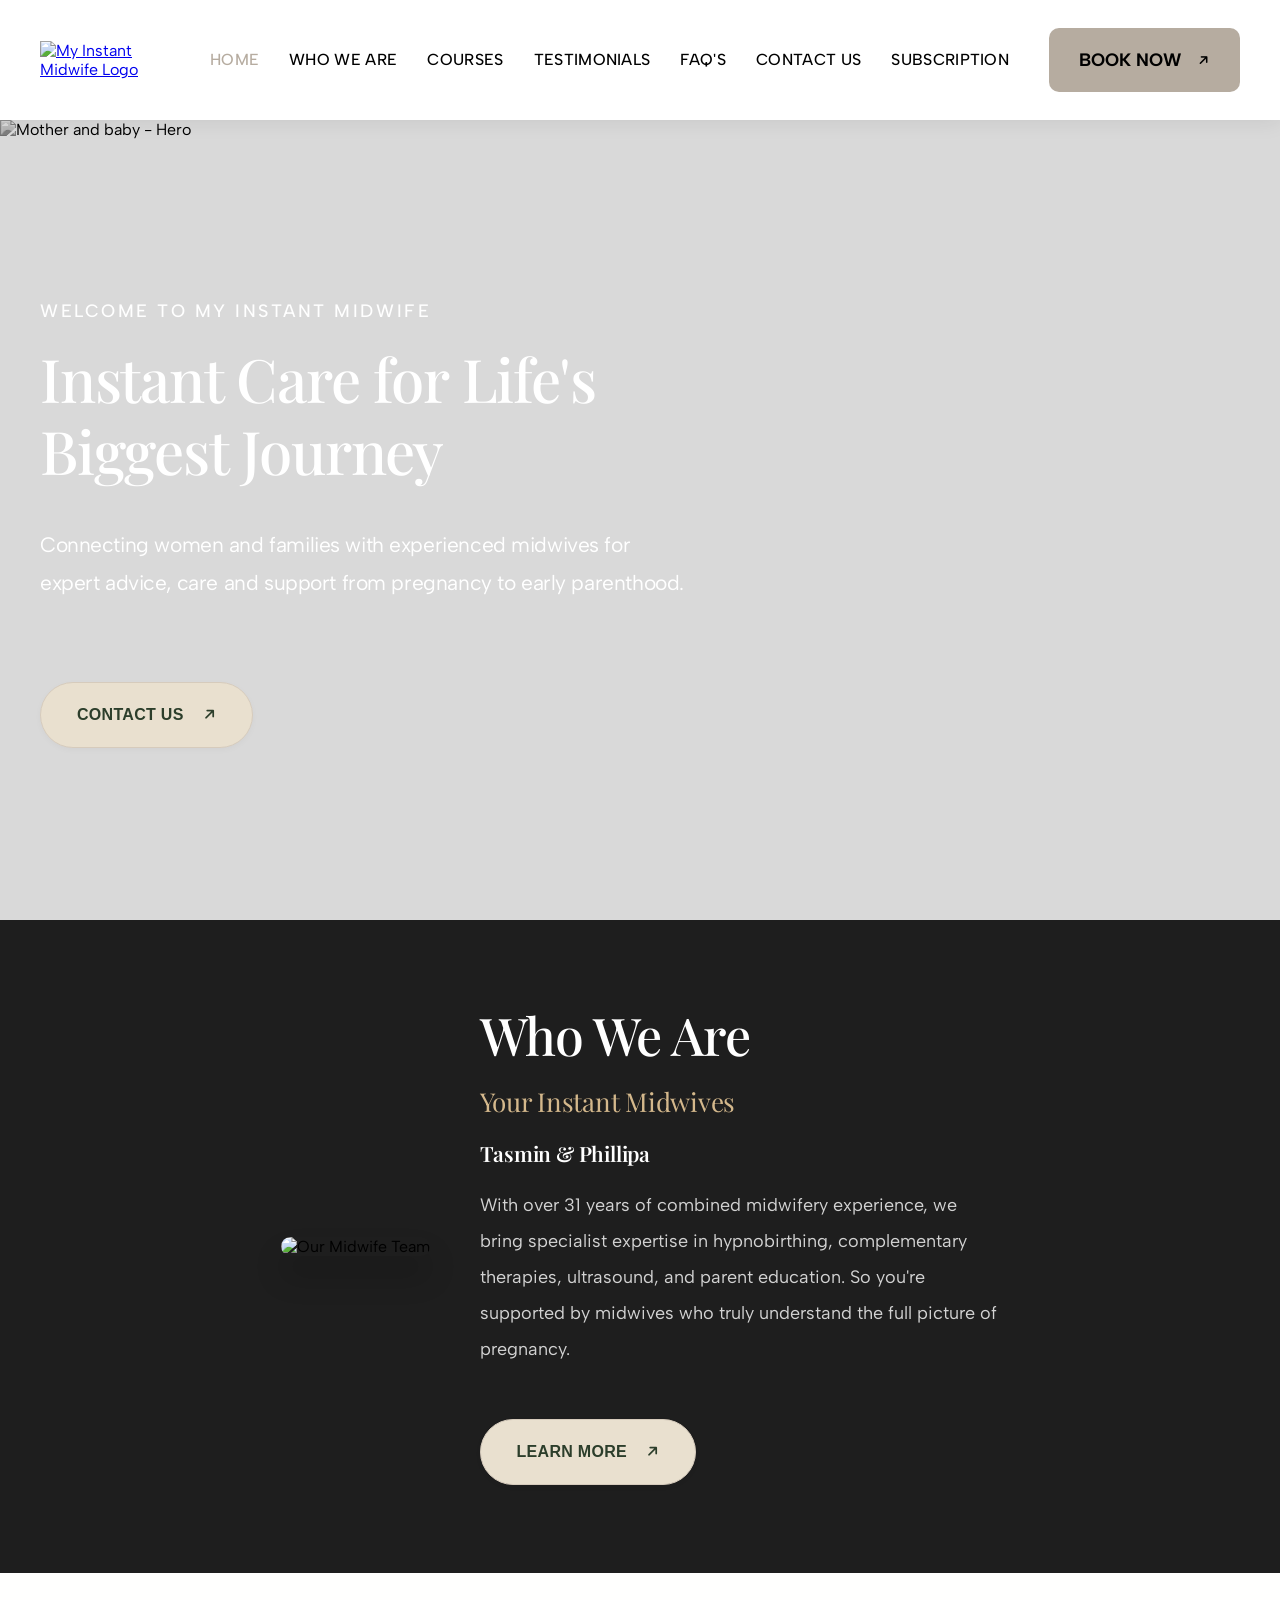
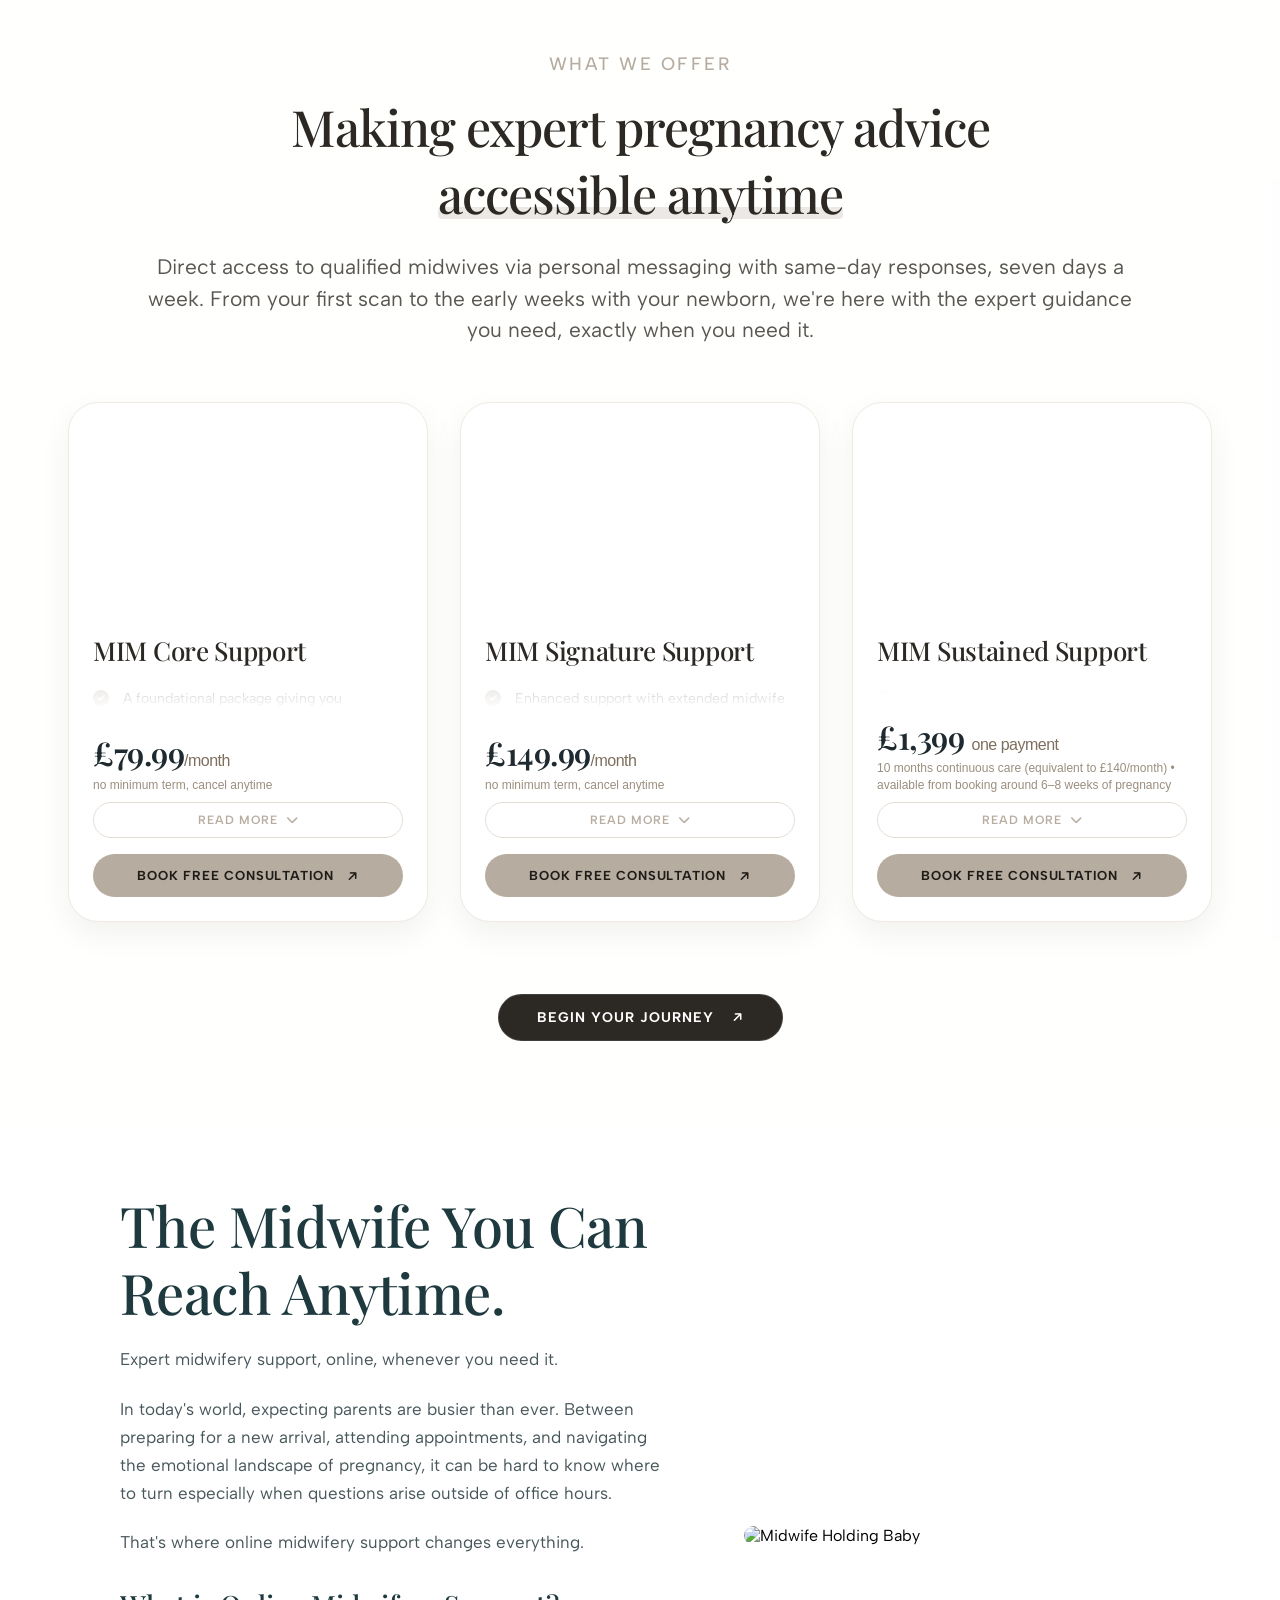
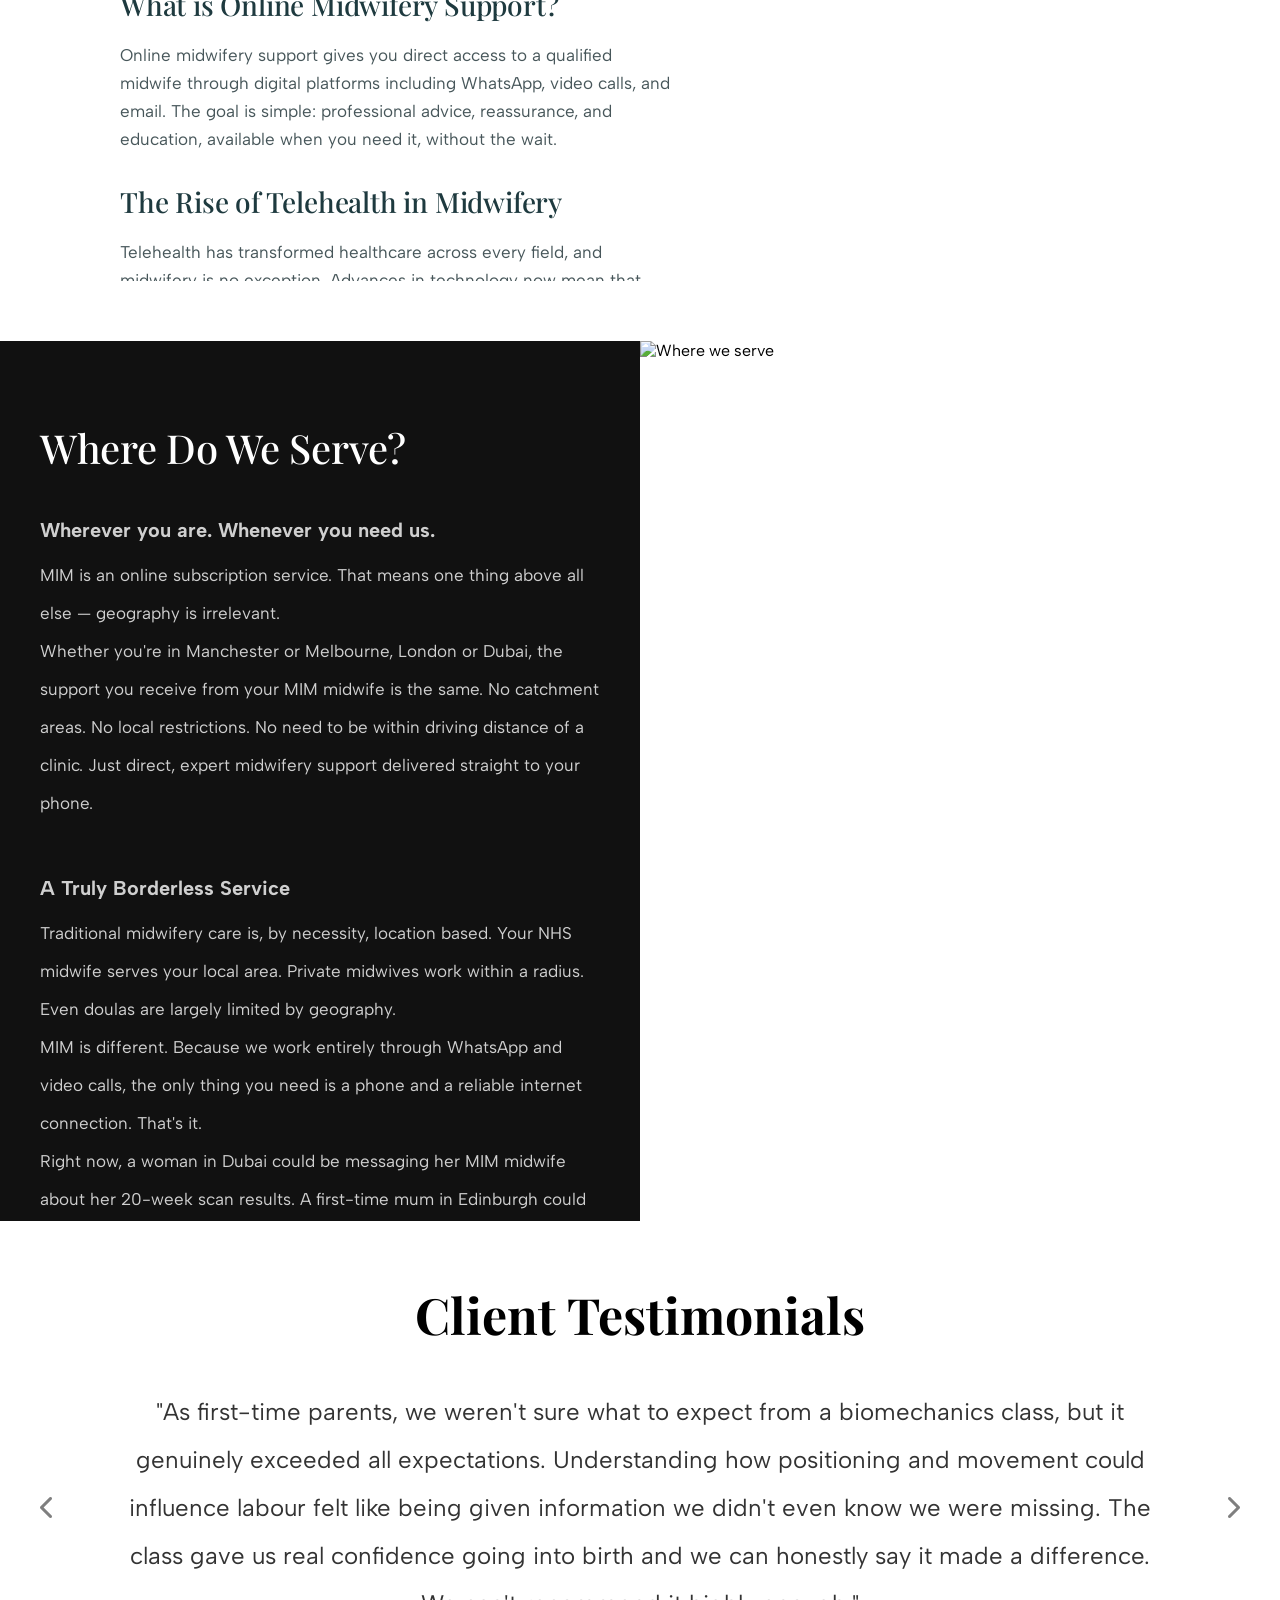
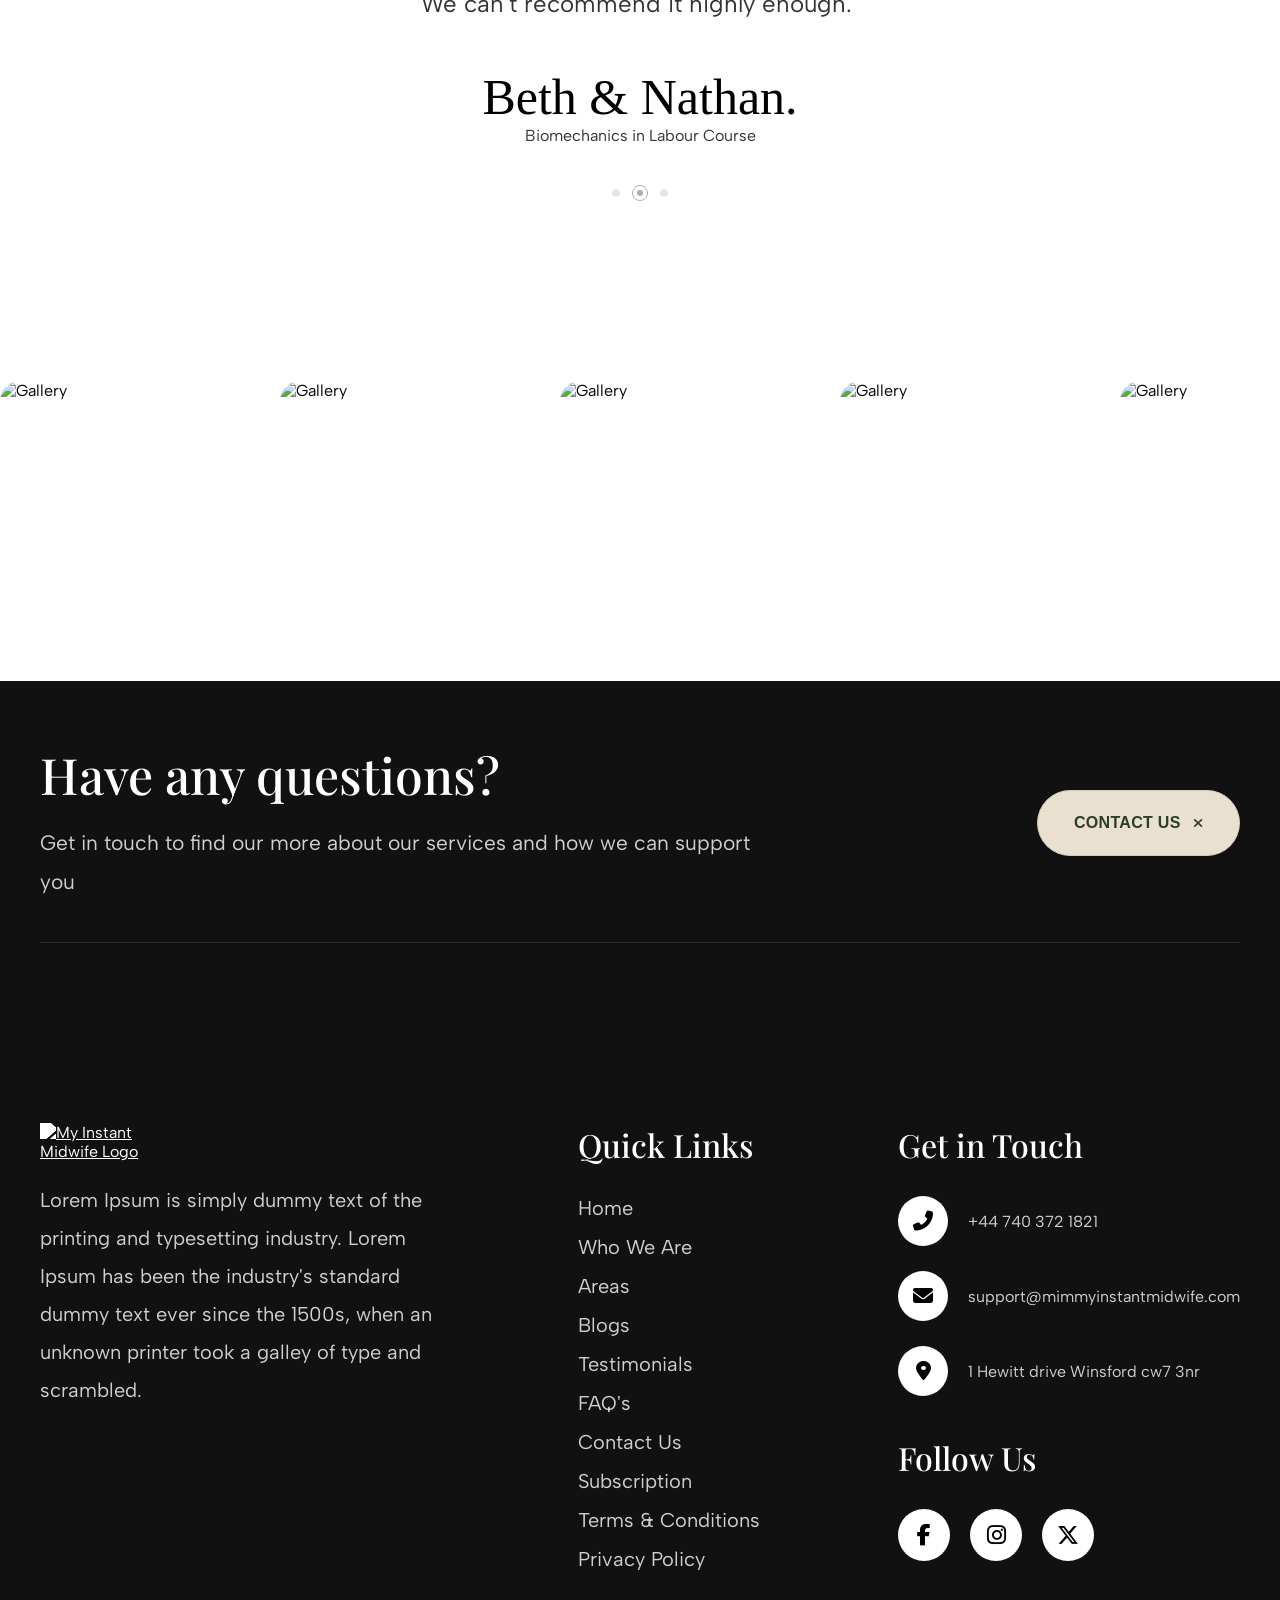
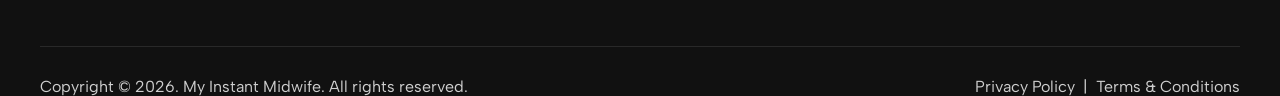
==== commit af38c968: "Added privacy policy, terms & conditions, subscription page. Updated footer links." ====
--- a/index.html
+++ b/index.html
@@ -36,7 +36,7 @@
                     and support from pregnancy to early parenthood.</div>
             </div>
             <div class="subscription-btn">
-                <a href="pages/contact.html" class="btn-beige">SUBSCRIPTION <i
+                <a href="pages/contact.html" class="btn-beige">CONTACT US <i
                         class="fas fa-arrow-right diag-icon"></i></a>
             </div>
         </section>
@@ -44,124 +44,191 @@
         <!-- ====== Who We Are Section ======
          Dark background split layout: image left, text right.
          Links to the full "About" page. -->
-        <section class="who-we-are">
-            <div class="who-left">
-                <img src="images/whowe.png" alt="Our Midwife Team">
-            </div>
-            <div class="who-right">
-                <h2>Who We Are</h2>
-                <p>Lorem Ipsum is simply dummy text of the printing and typesetting industry. Lorem Ipsum has been the
-                    industry's standard dummy text ever since the 1500s, when an unknown printer took a galley of type
-                    and scrambled it to make a type specimen book. Lorem Ipsum is simply dummy text of the printing and
-                    typesetting industry. Lorem Ipsum has been the industry's standard.</p>
-                <a href="pages/about.html" class="btn-beige">LEARN MORE <i class="fas fa-arrow-right diag-icon"></i></a>
-            </div>
-        </section>
+      <section class="who-we-are">
+    <div class="who-left">
+        <img src="images/whowe.png" alt="Our Midwife Team">
+    </div>
+    <div class="who-right">
+        <h2>Who We Are</h2>
+        <h3>Your Instant Midwives</h3>
+        <div class="midwife-names">Tasmin & Phillipa</div>
+        <p>With over 31 years of combined midwifery experience, we bring specialist expertise in hypnobirthing, complementary therapies, ultrasound, and parent education. So you're supported by midwives who truly understand the full picture of pregnancy.</p>
+        <a href="pages/about.html" class="btn-beige">LEARN MORE <i class="fas fa-arrow-right diag-icon"></i></a>
+    </div>
+</section>
 
         <!-- ====== Packages / What We Offer Section ======
           -->
-     <section class="packages">
-    <div class="section-sub">WHAT WE OFFER</div>
-    <h2>Making expert pregnancy advice <span class="highlight">accessible anytime</span></h2>
-    <div class="packages-desc">
-        Direct access to qualified midwives via personal messaging with same-day responses, seven days a week. From your first scan to the early weeks with your newborn, we're here with the expert guidance you need, exactly when you need it.
-
-    </div>
-
-    <div class="card-container">
-        <!-- Package Card 1: MIM Core Support -->
-        <div class="package-card" data-expanded="false">
-            <div class="card-img" style="background-image: url('images/offer1.png');"></div>
-            <div class="card-title">MIM Core Support</div>
-            <div class="check-list">
-                <div class="check-item"><i class="fas fa-check-circle"></i> A foundational package giving you consistent midwife support throughout your pregnancy.</div>
-                <div class="check-item"><i class="fas fa-check-circle"></i> Daily Email – A gentle daily touchpoint designed to steady anxious thoughts, answer common questions, and offer reassurance you can trust — even on the days you don't reach out.</div>
-                <div class="check-item"><i class="fas fa-check-circle"></i> WhatsApp Access – Direct access to a midwife via WhatsApp, Monday–Friday 9am–5pm, for reassurance, guidance and quick answers as questions arise.
-</div>
-                <div class="check-item"><i class="fas fa-check-circle"></i> Monthly Call – One scheduled 1-hour call per month within service hours  focused, uninterrupted time to discuss anything on your mind. Calls are pre-booked and not available on demand.</div>
-              
-            </div>
-            <div class="price">£79.99<span class="price-period">/month</span></div>
-            <div class="price-note">no minimum term, cancel anytime</div>
-            <div class="expand-btn">READ MORE <i class="fas fa-chevron-down expand-icon"></i></div>
-            <a href="pages/contact.html" class="card-btn">BOOK FREE CONSULTATION <i class="fas fa-arrow-right diag-icon"></i></a>
-        </div>
-
-        <!-- Package Card 2: MIM Signature Support -->
-        <div class="package-card" data-expanded="false">
-            <div class="card-img" style="background-image: url('images/offer2.png');"></div>
-            <div class="card-title">MIM Signature Support</div>
-            <div class="check-list">
-                  <div class="check-item"><i class="fas fa-check-circle"></i> Enhanced support with extended midwife access for those who want more reassurance, more often.</div>
-                <div class="check-item"><i class="fas fa-check-circle"></i> Daily Email –A gentle daily touchpoint designed to steady anxious thoughts, answer common questions, and offer reassurance you can trust  even on the days you don't reach out.</div>
-                <div class="check-item"><i class="fas fa-check-circle"></i> WhatsApp Access – Direct access to a midwife via WhatsApp, seven days a week, 7am–11pm extended hours for the moments that can't always wait until Monday morning.
-</div>
-                <div class="check-item"><i class="fas fa-check-circle"></i> Monthly Calls – Two scheduled 1-hour calls per month within service hours focused, uninterrupted time to discuss anything on your mind. Calls are pre-booked and not available on demand.</div>
-              
-            </div>
-            <div class="price">£149.99<span class="price-period">/month</span></div>
-            <div class="price-note">no minimum term, cancel anytime</div>
-            <div class="expand-btn">READ MORE <i class="fas fa-chevron-down expand-icon"></i></div>
-            <a href="pages/contact.html" class="card-btn">BOOK FREE CONSULTATION <i class="fas fa-arrow-right diag-icon"></i></a>
-        </div>
-
-        <!-- Package Card 3: MIM Sustained Support -->
-        <div class="package-card" data-expanded="false">
-            <div class="card-img" style="background-image: url('images/offer3.png');"></div>
-            <div class="card-title">MIM Sustained Support</div>
-            <div class="check-list">
-                <div class="check-item"><i class="fas fa-check-circle"></i> Complete continuity of care from early pregnancy through to the postpartum period one package, one midwife, one uninterrupted journey.</div>
-                <div class="check-item"><i class="fas fa-check-circle"></i> Full Signature-Level Support –Everything included in MIM Signature Support  daily emails, extended WhatsApp access seven days a week, and two scheduled calls per month  from booking through to early parenthood.</div>
-                <div class="check-item"><i class="fas fa-check-circle"></i> Antenatal Education –Structured education through downloadable resources covering hypnobirthing, biomechanics in labour, understanding your scans, and evidence-based birth and postnatal preparation.</div>
-                <div class="check-item"><i class="fas fa-check-circle"></i> Extended Postnatal Support – Support doesn't stop at birth. Sustained Support continues through the postpartum period, covering infant feeding, recovery, and the transition into early parenthood.</div>
-                <div class="check-item"><i class="fas fa-check-circle"></i> Designed for those who want to prepare, not just react. Rather than deciding month by month, Sustained Support removes uncertainty and decision fatigue giving you one complete care pathway from the very beginning.</div>
-            </div>
-            <div class="price">£1,399 <span class="price-period">one payment</span></div>
-            <div class="price-note">10 months continuous care (equivalent to £140/month) • available from booking around 6–8 weeks of pregnancy</div>
-            <div class="expand-btn">READ MORE <i class="fas fa-chevron-down expand-icon"></i></div>
-            <a href="pages/contact.html" class="card-btn">BOOK FREE CONSULTATION <i class="fas fa-arrow-right diag-icon"></i></a>
-        </div>
-    </div>
-
-    <div class="begin-journey">
-        <a href="pages/courses.html" class="btn-dark">BEGIN YOUR JOURNEY <i class="fas fa-arrow-right diag-icon"></i></a>
-    </div>
-</section>
-
+    <section class="packages" style="background-image: url('images/bg.png'); background-size: cover; background-position: center; background-repeat: no-repeat;">
+        <div class="section-sub">WHAT WE OFFER</div>
+        <h2>Making expert pregnancy advice <span class="highlight">accessible anytime</span></h2>
+        <div class="packages-desc">
+            Direct access to qualified midwives via personal messaging with same-day responses, seven days a week. From your first scan to the early weeks with your newborn, we're here with the expert guidance you need, exactly when you need it.
+        </div>
+
+        <div class="card-container">
+            <!-- Package Card 1: MIM Core Support -->
+            <div class="package-card" data-expanded="false">
+                <div class="card-img" style="background-image: url('images/offer1.png');"></div>
+                <div class="card-title">MIM Core Support</div>
+                <div class="check-list">
+                    <div class="check-item"><i class="fas fa-check-circle"></i> A foundational package giving you consistent midwife support throughout your pregnancy.</div>
+                    <div class="check-item"><i class="fas fa-check-circle"></i> Daily Email – A gentle daily touchpoint designed to steady anxious thoughts, answer common questions, and offer reassurance you can trust — even on the days you don't reach out.</div>
+                    <div class="check-item"><i class="fas fa-check-circle"></i> WhatsApp Access – Direct access to a midwife via WhatsApp, Monday–Friday 9am–5pm, for reassurance, guidance and quick answers as questions arise.</div>
+                    <div class="check-item"><i class="fas fa-check-circle"></i> Monthly Call – One scheduled 1-hour call per month within service hours focused, uninterrupted time to discuss anything on your mind. Calls are pre-booked and not available on demand.</div>
+                </div>
+                <div class="price">£79.99<span class="price-period">/month</span></div>
+                <div class="price-note">no minimum term, cancel anytime</div>
+                <div class="expand-btn">READ MORE <i class="fas fa-chevron-down expand-icon"></i></div>
+                <a href="pages/contact.html" class="card-btn">BOOK FREE CONSULTATION <i class="fas fa-arrow-right diag-icon"></i></a>
+            </div>
+
+            <!-- Package Card 2: MIM Signature Support -->
+            <div class="package-card" data-expanded="false">
+                <div class="card-img" style="background-image: url('images/pkg2.PNG');"></div>
+                <div class="card-title">MIM Signature Support</div>
+                <div class="check-list">
+                    <div class="check-item"><i class="fas fa-check-circle"></i> Enhanced support with extended midwife access for those who want more reassurance, more often.</div>
+                    <div class="check-item"><i class="fas fa-check-circle"></i> Daily Email – A gentle daily touchpoint designed to steady anxious thoughts, answer common questions, and offer reassurance you can trust even on the days you don't reach out.</div>
+                    <div class="check-item"><i class="fas fa-check-circle"></i> WhatsApp Access – Direct access to a midwife via WhatsApp, seven days a week, 7am–11pm extended hours for the moments that can't always wait until Monday morning.</div>
+                    <div class="check-item"><i class="fas fa-check-circle"></i> Monthly Calls – Two scheduled 1-hour calls per month within service hours focused, uninterrupted time to discuss anything on your mind. Calls are pre-booked and not available on demand.</div>
+                </div>
+                <div class="price">£149.99<span class="price-period">/month</span></div>
+                <div class="price-note">no minimum term, cancel anytime</div>
+                <div class="expand-btn">READ MORE <i class="fas fa-chevron-down expand-icon"></i></div>
+                <a href="pages/contact.html" class="card-btn">BOOK FREE CONSULTATION <i class="fas fa-arrow-right diag-icon"></i></a>
+            </div>
+
+            <!-- Package Card 3: MIM Sustained Support -->
+            <div class="package-card" data-expanded="false">
+                <div class="card-img" style="background-image: url('images/offer3.png');"></div>
+                <div class="card-title">MIM Sustained Support</div>
+                <div class="check-list">
+                    <div class="check-item"><i class="fas fa-check-circle"></i> Complete continuity of care from early pregnancy through to the postpartum period one package, one midwife, one uninterrupted journey.</div>
+                    <div class="check-item"><i class="fas fa-check-circle"></i> Full Signature-Level Support – Everything included in MIM Signature Support daily emails, extended WhatsApp access seven days a week, and two scheduled calls per month from booking through to early parenthood.</div>
+                    <div class="check-item"><i class="fas fa-check-circle"></i> Antenatal Education – Structured education through downloadable resources covering hypnobirthing, biomechanics in labour, understanding your scans, and evidence-based birth and postnatal preparation.</div>
+                    <div class="check-item"><i class="fas fa-check-circle"></i> Extended Postnatal Support – Support doesn't stop at birth. Sustained Support continues through the postpartum period, covering infant feeding, recovery, and the transition into early parenthood.</div>
+                    <div class="check-item"><i class="fas fa-check-circle"></i> Designed for those who want to prepare, not just react. Rather than deciding month by month, Sustained Support removes uncertainty and decision fatigue giving you one complete care pathway from the very beginning.</div>
+                </div>
+                <div class="price">£1,399 <span class="price-period">one payment</span></div>
+                <div class="price-note">10 months continuous care (equivalent to £140/month) • available from booking around 6–8 weeks of pregnancy</div>
+                <div class="expand-btn">READ MORE <i class="fas fa-chevron-down expand-icon"></i></div>
+                <a href="pages/contact.html" class="card-btn">BOOK FREE CONSULTATION <i class="fas fa-arrow-right diag-icon"></i></a>
+            </div>
+        </div>
+
+        <div class="begin-journey">
+            <a href="pages/courses.html" class="btn-dark">BEGIN YOUR JOURNEY <i class="fas fa-arrow-right diag-icon"></i></a>
+        </div>
+    </section>
         <!-- ====== The Midwife You Can Reach Anytime ======
          Split layout: text left, image right.
          Emphasises 24/7 availability. -->
-        <section class="midwife-section">
-            <div class="midwife-text">
-                <h2>The Midwife You Can Reach Anytime.</h2>
-                <p>Lorem Ipsum is simply dummy text of the printing and typesetting industry. Lorem Ipsum has been the
-                    industry's standard dummy text ever since the 1500s, when an unknown printer took a galley of type
-                    and scrambled it to make a type specimen book. Lorem Ipsum is simply dummy text of the printing and
-                    typesetting industry. Lorem Ipsum has been the industry's standard.</p>
-                <a href="pages/courses.html" class="btn-beige">BEGIN YOUR JOURNEY <i
-                        class="fas fa-arrow-right diag-icon"></i></a>
-            </div>
-            <div class="midwife-img">
-                <img src="images/journy.png" alt="Midwife Holding Baby">
-            </div>
-        </section>
-
-        <!-- ====== Where Do We Serve? ======
-         Split 50/50 layout: dark text panel left, map image right. -->
-        <div class="serve-section">
-            <div class="serve-left">
-                <h2>Where Do We Serve?</h2>
-                <p>Lorem Ipsum is simply dummy text of the printing and typesetting industry. Lorem Ipsum has been the
-                    industry's standard dummy text ever since the 1500s, when an unknown printer took a galley of type
-                    and scrambled. Lorem Ipsum is simply dummy text of the printing and typesetting industry. Lorem
-                    Ipsum has been the industry's standard.</p>
-                <a href="pages/contact.html" class="btn-beige">LEARN MORE <i
-                        class="fas fa-arrow-right diag-icon"></i></a>
-            </div>
-             <div class="serve-right">
-                <img src="images/testimonial4.png" alt="Where we serve" loading="lazy">
-            </div>
-        </div>
+     <section class="midwife-section">
+        <!-- LEFT: scrollable content column with HIDDEN scrollbar (but still scrolls via mousewheel/touch) -->
+        <div class="midwife-text">
+            <h2>The Midwife You Can Reach Anytime.</h2>
+            <div class="rich-content">
+                <p>Expert midwifery support, online, whenever you need it.</p>
+
+                <p>In today's world, expecting parents are busier than ever. Between preparing for a new arrival, attending appointments, and navigating the emotional landscape of pregnancy, it can be hard to know where to turn especially when questions arise outside of office hours.</p>
+
+                <p>That's where online midwifery support changes everything.</p>
+
+                <h3>What is Online Midwifery Support?</h3>
+                <p>Online midwifery support gives you direct access to a qualified midwife through digital platforms including WhatsApp, video calls, and email. The goal is simple: professional advice, reassurance, and education, available when you need it, without the wait.</p>
+
+                <h3>The Rise of Telehealth in Midwifery</h3>
+                <p>Telehealth has transformed healthcare across every field, and midwifery is no exception. Advances in technology now mean that expert midwifery support is no longer limited to a clinic appointment — it can reach you at home, at work, or wherever life takes you. For expecting parents, that accessibility is invaluable.</p>
+
+                <h3>The Benefits of Instant Midwifery Support</h3>
+                <h4>Immediate Reassurance</h4>
+                <p>Pregnancy doesn't keep office hours, and neither do worries. Having access to a midwife in the evening, at weekends, or during those quiet moments when anxiety creeps in can make an enormous difference. A question answered promptly is far less likely to spiral into unnecessary stress.</p>
+
+                <h4>Personalised Care</h4>
+                <p>Every pregnancy is different. Online support allows your midwife to get to know you — your history, your concerns, your preferences — and offer advice that's tailored to your specific journey, not a generic response.</p>
+
+                <h4>Convenience and Flexibility</h4>
+                <p>Life doesn't pause for pregnancy. Online midwifery support fits around your schedule, giving you access to expert guidance wherever you are, without the need to travel or wait for an appointment.</p>
+
+                <h4>Education and Resources</h4>
+                <p>Knowledge is empowering. Online support can include access to downloadable resources and structured education covering everything from birth preparation to infant feeding — helping you make informed decisions with confidence.</p>
+
+                <h4>Emotional Support</h4>
+                <p>Pregnancy can be an emotional rollercoaster. Having a trusted midwife to talk to — someone who knows your story — provides a consistency of care that goes beyond clinical advice. Whether you're anxious, overwhelmed, or simply need reassurance, that connection matters.</p>
+
+                <h3>Real Stories</h3>
+                <p><strong>Sarah, 5 Days Postpartum</strong><br>Sarah was struggling with feeding in the early hours and feeling increasingly anxious. She messaged her MIM midwife and within minutes had a calm, clear response that gave her both practical guidance and genuine reassurance. Her confidence grew from that moment.</p>
+
+                <p><strong>Mark and Lisa, First-Time Parents</strong><br>With so many questions and a due date approaching, Mark and Lisa used MIM to attend virtual sessions and access personalised resources. They arrived at birth feeling prepared, supported, and ready.</p>
+
+                <h3>Making the Most of Your Support</h3>
+                <ul>
+                    <li><strong>Come prepared.</strong> Before reaching out, jot down any questions or concerns — it helps you cover everything and gets the most from your time with your midwife.</li>
+                    <li><strong>Keep a pregnancy journal.</strong> Tracking your symptoms, feelings, and questions over time gives your midwife valuable context and helps you feel more in control of your journey.</li>
+                    <li><strong>Trust the process.</strong> Online support can feel unfamiliar at first, but the women who embrace it consistently tell us it transformed their experience. Expert care, just a message away.</li>
+                </ul>
+
+                <h3>A Note on How We Work</h3>
+                <p>MIM works alongside your NHS midwifery team, not instead of it. We are here for the space between appointments — the questions, the worries, the moments that need more than a 20-minute slot can offer. Together, we ensure you are never without support.</p>
+
+                <h3>Final Thoughts</h3>
+                <p>The journey to parenthood is one of the most significant of your life. You deserve support that meets you where you are — informed, consistent, and genuinely personal. With MIM, expert midwifery care is never more than a message away.</p>
+
+                <p>Ready to get started? Explore our subscription packages and find the right level of support for your journey.</p>
+            </div>
+            <!-- CTA exactly as requested -->
+            <a href="pages/courses.html" class="btn-beige">FIND MY PACKAGE <i class="fas fa-arrow-right diag-icon"></i></a>
+        </div>
+
+        <!-- RIGHT COLUMN: image remains visible, no scroll needed -->
+        <div class="midwife-img">
+           
+           <img src="images/journy.png" alt="Midwife Holding Baby">
+           
+        </div>
+    </section>
+       <!-- ====== Where Do We Serve? ======
+     Split 50/50 layout: dark text panel left, map image right.
+     Text is in ONE section on left, no column division.
+     Scrolls without scrollbar if content exceeds height.
+-->
+
+<div class="serve-section">
+  <div class="serve-left">
+    <h2>Where Do We Serve?</h2>
+    
+    <!-- All content in one single flow, no column division -->
+    <p><strong>Wherever you are. Whenever you need us.</strong><br>
+    MIM is an online subscription service. That means one thing above all else — geography is irrelevant.<br>
+    Whether you're in Manchester or Melbourne, London or Dubai, the support you receive from your MIM midwife is the same. No catchment areas. No local restrictions. No need to be within driving distance of a clinic. Just direct, expert midwifery support delivered straight to your phone.</p>
+    
+    <p><strong>A Truly Borderless Service</strong><br>
+    Traditional midwifery care is, by necessity, location based. Your NHS midwife serves your local area. Private midwives work within a radius. Even doulas are largely limited by geography.<br>
+    MIM is different. Because we work entirely through WhatsApp and video calls, the only thing you need is a phone and a reliable internet connection. That's it.<br>
+    Right now, a woman in Dubai could be messaging her MIM midwife about her 20-week scan results. A first-time mum in Edinburgh could be on a video call discussing her birth preferences. A new mother in rural Cornwall miles from the nearest midwifery unit could be getting feeding support at 10pm.<br>
+    All at the same time. All with the same quality of care.</p>
+    
+    <p><strong>Who is MIM For?</strong><br>
+    MIM is for any woman who wants expert midwifery support beyond what the standard system provides — regardless of where she lives.<br>
+    This includes women who are living or working abroad and want UK-qualified midwifery expertise. Women in rural or remote areas where access to support is limited. Women in busy cities who simply can't get an appointment when they need one. Expats navigating a foreign healthcare system during pregnancy. And anyone who wants the reassurance of a dedicated midwife, available consistently, throughout their entire journey.</p>
+    
+    <p><strong>The Only Thing That Matters is You</strong><br>
+    We built MIM to remove barriers. The barrier of distance. The barrier of waiting rooms. The barrier of catching a midwife between appointments. With MIM, none of that exists.<br>
+    Wherever you are in the world, your midwife is one message away.<br>
+    MIM is available to anyone with a UK bank account and a smartphone. Subscriptions are monthly with no minimum term or choose Sustained Support for complete continuity across your full pregnancy journey.</p>
+    
+    <!-- Call to Action button -->
+    <a href="pages/contact.html" class="btn-beige">
+      FIND MY PACKAGE <i class="fas fa-arrow-right diag-icon"></i>
+    </a>
+  </div>
+  
+  <div class="serve-right">
+    <img src="images/testimonial4.png" alt="Where we serve" loading="lazy">
+  </div>
+</div>
+
 
         <!-- ====== Client Testimonials Slider ======
          Rotating quotes with dot navigation.
@@ -170,14 +237,11 @@
             <h2>Client Testimonials</h2>
             <div class="testimonial-wrap">
                 <button class="nav-arrow left" aria-label="Previous"><i class="fas fa-chevron-left"></i></button>
-                <div class="testimonial-text" id="testimonialText">"Lorem Ipsum is simply dummy text of the printing and
-                    typesetting industry. Lorem Ipsum has been the industry's standard dummy text ever since the 1500s,
-                    when
-                    an unknown printer took a galley of type and scrambled it to make a type specimen book."</div>
+                <div class="testimonial-text" id="testimonialText">"As first-time parents, we weren't sure what to expect from a biomechanics class, but it genuinely exceeded all expectations. Understanding how positioning and movement could influence labour felt like being given information we didn't even know we were missing. The class gave us real confidence going into birth and we can honestly say it made a difference. We can't recommend it highly enough."</div>
                 <button class="nav-arrow right" aria-label="Next"><i class="fas fa-chevron-right"></i></button>
             </div>
-            <div class="client-name">Stacey Wil.</div>
-            <div class="client-location">Manchester</div>
+            <div class="client-name">Beth & Nathan.</div>
+            <div class="client-location">Biomechanics in Labour Course</div>
             <div class="dots">
                 <div class="dot"></div>
                 <div class="dot active"></div>
@@ -188,17 +252,18 @@
         <!-- ====== Gallery Images Row ======
          Horizontally scrollable image strip showing
          family/birth photography. Drag or swipe to scroll. -->
-        <div class="gallery">
-            <div class="gallery-item"><img src="images/testimonial1.png" alt="Gallery"></div>
-            <div class="gallery-item"><img src="images/testimonial5.png" alt="Gallery"></div>
-            <div class="gallery-item"><img src="images/testimonial2.png" alt="Gallery"></div>
-            <div class="gallery-item"><img src="images/testimonial3.png" alt="Gallery"></div>
-            <div class="gallery-item show-overlay">
-                <img src="images/testimonial7.png" alt="Gallery">
-                <div class="ig-overlay"><i class="fab fa-instagram"></i></div>
-            </div>
-            <div class="gallery-item"><img src="images/testimonial6.png" alt="Gallery"></div>
-        </div>
+
+        
+<div class="gallery">
+    <div class="gallery-item"><img src="images/testimonial1.png" alt="Gallery"></div>
+    <div class="gallery-item"><img src="images/testimonial5.png" alt="Gallery"></div>
+    <div class="gallery-item"><img src="images/testimonial2.png" alt="Gallery"></div>
+    <div class="gallery-item"><img src="images/testimonial3.png" alt="Gallery"></div>
+    <div class="gallery-item">
+        <img src="images/testimonial7.png" alt="Gallery">
+    </div>
+    <div class="gallery-item"><img src="images/testimonial6.png" alt="Gallery"></div>
+</div>
 
         <!-- ====== Footer (injected by components.js) ====== -->
         <div id="footer-placeholder"></div>
--- a/css/style.css
+++ b/css/style.css
@@ -348,24 +348,25 @@
 
 
 /* ==========================================================
+ /* ==========================================================
    5. WHO WE ARE SECTION
    Dark background, image left + text right.
    ========================================================== */
-
 .who-we-are {
     position: relative;
     background: #1E1E1E;
     padding: 100px 0;
     display: flex;
     align-items: center;
-    justify-content: space-between;
+    justify-content: center;
     flex-wrap: wrap;
+    gap: 80px;
 }
 
 .who-left {
-    margin-left: 120px;
+    margin-left: 0;
     max-width: 500px;
-    flex: 1;
+    flex: 0 0 auto;
 }
 
 .who-left img {
@@ -375,10 +376,10 @@
 }
 
 .who-right {
-    margin-right: 240px;
+    margin-right: 0;
     max-width: 600px;
     color: white;
-    flex: 1;
+    flex: 0 1 600px;
 }
 
 .who-right h2 {
@@ -387,59 +388,665 @@
     font-weight: 500;
     letter-spacing: -0.02em;
     color: #FFFFFF;
-    margin-bottom: 30px;
+    margin-bottom: 15px;
+}
+
+.who-right h3 {
+    font-family: 'Playfair Display', serif;
+    font-size: 28px;
+    font-weight: 400;
+    letter-spacing: -0.01em;
+    color: #D4B88C;
+    margin-bottom: 20px;
+}
+
+.who-right .midwife-names {
+    font-family: 'Playfair Display', serif;
+    font-size: 22px;
+    font-weight: 600;
+    color: #FFFFFF;
+    margin-bottom: 20px;
+    letter-spacing: -0.01em;
 }
 
 .who-right p {
-    font-size: 21px;
+    font-size: 20px;
     line-height: 42px;
     opacity: 0.8;
     margin-bottom: 40px;
 }
 
-
 /* ==========================================================
-   6. PACKAGES / WHAT WE OFFER
-   Centered section with three pricing cards.
+   RESPONSIVE BREAKPOINTS
    ========================================================== */
 
+/* Large Desktop 1920px */
+@media (min-width: 1920px) {
+    .who-we-are {
+        gap: 120px;
+        padding: 120px 0;
+    }
+    
+    .who-left {
+        max-width: 550px;
+    }
+    
+    .who-right {
+        max-width: 650px;
+    }
+    
+    .who-right h2 {
+        font-size: 70px;
+    }
+    
+    .who-right h3 {
+        font-size: 32px;
+    }
+    
+    .who-right .midwife-names {
+        font-size: 24px;
+    }
+    
+    .who-right p {
+        font-size: 22px;
+        line-height: 44px;
+    }
+}
+
+/* Desktop 1440px */
+@media (max-width: 1440px) {
+    .who-we-are {
+        gap: 60px;
+    }
+    
+    .who-left {
+        max-width: 450px;
+    }
+    
+    .who-right {
+        max-width: 550px;
+    }
+    
+    .who-right h2 {
+        font-size: 55px;
+    }
+    
+    .who-right p {
+        font-size: 19px;
+        line-height: 38px;
+    }
+}
+
+/* Laptop 1366px */
+@media (max-width: 1366px) {
+    .who-we-are {
+        gap: 50px;
+        padding: 80px 0;
+    }
+    
+    .who-left {
+        max-width: 420px;
+    }
+    
+    .who-right {
+        max-width: 520px;
+    }
+    
+    .who-right h2 {
+        font-size: 52px;
+    }
+    
+    .who-right h3 {
+        font-size: 26px;
+    }
+    
+    .who-right .midwife-names {
+        font-size: 21px;
+    }
+    
+    .who-right p {
+        font-size: 18px;
+        line-height: 36px;
+    }
+}
+
+/* Laptop Small 1200px */
+@media (max-width: 1200px) {
+    .who-we-are {
+        gap: 40px;
+        padding: 70px 40px;
+    }
+    
+    .who-left {
+        max-width: 380px;
+    }
+    
+    .who-right {
+        max-width: 480px;
+    }
+    
+    .who-right h2 {
+        font-size: 48px;
+    }
+    
+    .who-right h3 {
+        font-size: 24px;
+    }
+    
+    .who-right .midwife-names {
+        font-size: 20px;
+    }
+    
+    .who-right p {
+        font-size: 17px;
+        line-height: 34px;
+        margin-bottom: 35px;
+    }
+}
+
+/* Tablet Landscape 1024px */
+@media (max-width: 1024px) {
+    .who-we-are {
+        gap: 35px;
+        padding: 60px 30px;
+    }
+    
+    .who-left {
+        max-width: 350px;
+    }
+    
+    .who-right {
+        max-width: 450px;
+    }
+    
+    .who-right h2 {
+        font-size: 44px;
+    }
+    
+    .who-right h3 {
+        font-size: 22px;
+    }
+    
+    .who-right .midwife-names {
+        font-size: 19px;
+    }
+    
+    .who-right p {
+        font-size: 16px;
+        line-height: 32px;
+    }
+}
+
+/* Tablet Portrait 992px */
+@media (max-width: 992px) {
+    .who-we-are {
+        flex-direction: column;
+        text-align: center;
+        padding: 60px 20px;
+        gap: 40px;
+    }
+    
+    .who-left {
+        margin-left: 0;
+        margin-bottom: 0;
+        max-width: 450px;
+        flex: 0 0 auto;
+    }
+    
+    .who-right {
+        margin-right: 0;
+        max-width: 90%;
+        text-align: center;
+    }
+    
+    .who-right h2 {
+        font-size: 48px;
+        text-align: center;
+    }
+    
+    .who-right h3 {
+        font-size: 28px;
+        text-align: center;
+    }
+    
+    .who-right .midwife-names {
+        font-size: 22px;
+        text-align: center;
+    }
+    
+    .who-right p {
+        font-size: 18px;
+        line-height: 32px;
+        text-align: center;
+    }
+}
+
+/* Mobile Large 768px */
+@media (max-width: 768px) {
+    .who-we-are {
+        padding: 50px 20px;
+        gap: 35px;
+    }
+    
+    .who-left {
+        max-width: 400px;
+    }
+    
+    .who-right h2 {
+        font-size: 40px;
+    }
+    
+    .who-right h3 {
+        font-size: 24px;
+    }
+    
+    .who-right .midwife-names {
+        font-size: 20px;
+    }
+    
+    .who-right p {
+        font-size: 17px;
+        line-height: 30px;
+        margin-bottom: 30px;
+    }
+    
+    .btn-beige {
+        padding: 12px 28px;
+        font-size: 14px;
+    }
+}
+
+/* Mobile Medium 576px */
+@media (max-width: 576px) {
+    .who-we-are {
+        padding: 40px 15px;
+        gap: 30px;
+    }
+    
+    .who-left {
+        max-width: 100%;
+    }
+    
+    .who-right h2 {
+        font-size: 36px;
+        margin-bottom: 12px;
+    }
+    
+    .who-right h3 {
+        font-size: 22px;
+        margin-bottom: 15px;
+    }
+    
+    .who-right .midwife-names {
+        font-size: 18px;
+        margin-bottom: 15px;
+    }
+    
+    .who-right p {
+        font-size: 16px;
+        line-height: 28px;
+        margin-bottom: 25px;
+    }
+}
+
+/* Mobile Small 375px */
+@media (max-width: 375px) {
+    .who-we-are {
+        padding: 35px 12px;
+        gap: 25px;
+    }
+    
+    .who-right h2 {
+        font-size: 32px;
+    }
+    
+    .who-right h3 {
+        font-size: 20px;
+    }
+    
+    .who-right .midwife-names {
+        font-size: 17px;
+    }
+    
+    .who-right p {
+        font-size: 15px;
+        line-height: 26px;
+    }
+}
+
+/* Mobile Extra Small 320px */
+@media (max-width: 320px) {
+    .who-we-are {
+        padding: 30px 10px;
+    }
+    
+    .who-right h2 {
+        font-size: 28px;
+    }
+    
+    .who-right h3 {
+        font-size: 18px;
+    }
+    
+    .who-right .midwife-names {
+        font-size: 16px;
+    }
+    
+    .who-right p {
+        font-size: 14px;
+        line-height: 24px;
+    }
+}
+
+/* About Us Page - Who We Are Section */
+.who-we-are-about {
+    position: relative;
+    background: #1E1E1E;
+    padding: 100px 0;
+    display: flex;
+    align-items: flex-start;
+    justify-content: center;
+    flex-wrap: wrap;
+    gap: 80px;
+}
+
+.who-left-about {
+    margin-left: 0;
+    max-width: 400px;
+    flex: 0 0 auto;
+    position: sticky;
+    top: 100px;
+}
+
+.who-left-about img {
+    width: 100%;
+    border-radius: 24px;
+    box-shadow: 0 20px 30px rgba(0, 0, 0, 0.2);
+}
+
+.who-right-about {
+    margin-right: 0;
+    max-width: 700px;
+    color: white;
+    flex: 0 1 700px;
+}
+
+.who-right-about h2 {
+    font-family: 'Playfair Display', serif;
+    font-size: 60px;
+    font-weight: 500;
+    letter-spacing: -0.02em;
+    color: #FFFFFF;
+    margin-bottom: 15px;
+}
+
+.who-right-about h3 {
+    font-family: 'Playfair Display', serif;
+    font-size: 32px;
+    font-weight: 400;
+    letter-spacing: -0.01em;
+    color: #D4B88C;
+    margin-bottom: 20px;
+}
+
+.who-right-about p {
+    font-size: 18px;
+    line-height: 32px;
+    opacity: 0.85;
+    margin-bottom: 25px;
+}
+
+.who-right-about p strong {
+    font-size: 24px;
+    color: #FFFFFF;
+    font-weight: 600;
+    display: inline-block;
+    margin-bottom: 10px;
+}
+
+/* Responsive Design */
+/* Large Desktop 1920px */
+@media (min-width: 1920px) {
+    .who-we-are-about {
+        justify-content: center;
+        gap: 100px;
+    }
+    
+    .who-left-about {
+        max-width: 450px;
+    }
+    
+    .who-right-about {
+        max-width: 750px;
+    }
+}
+
+/* Desktop 1440px */
+@media (max-width: 1440px) {
+    .who-we-are-about {
+        gap: 60px;
+    }
+    
+    .who-left-about {
+        max-width: 380px;
+    }
+    
+    .who-right-about {
+        max-width: 650px;
+    }
+}
+
+/* Laptop 1366px */
+@media (max-width: 1366px) {
+    .who-we-are-about {
+        gap: 50px;
+    }
+    
+    .who-left-about {
+        max-width: 360px;
+    }
+    
+    .who-right-about {
+        max-width: 600px;
+    }
+    
+    .who-right-about h2 {
+        font-size: 52px;
+    }
+    
+    .who-right-about p {
+        font-size: 17px;
+        line-height: 30px;
+    }
+}
+
+/* Laptop Small 1200px */
+@media (max-width: 1200px) {
+    .who-we-are-about {
+        gap: 40px;
+        padding: 80px 40px;
+    }
+    
+    .who-left-about {
+        max-width: 340px;
+    }
+    
+    .who-right-about {
+        max-width: 550px;
+    }
+    
+    .who-right-about h2 {
+        font-size: 48px;
+    }
+    
+    .who-right-about p {
+        font-size: 16px;
+        line-height: 28px;
+    }
+}
+
+/* Tablet 992px */
+@media (max-width: 992px) {
+    .who-we-are-about {
+        flex-direction: column;
+        padding: 60px 20px;
+        gap: 40px;
+        align-items: center;
+        text-align: center;
+    }
+    
+    .who-left-about {
+        margin-left: 0;
+        max-width: 400px;
+        position: relative;
+        top: 0;
+        text-align: center;
+    }
+    
+    .who-left-about img {
+        max-width: 100%;
+        margin: 0 auto;
+    }
+    
+    .who-right-about {
+        margin-right: 0;
+        max-width: 100%;
+        text-align: center;
+    }
+    
+    .who-right-about h2 {
+        font-size: 44px;
+        text-align: center;
+    }
+    
+    .who-right-about h3 {
+        font-size: 28px;
+        text-align: center;
+    }
+    
+    .who-right-about p strong {
+        text-align: center;
+        display: block;
+    }
+}
+
+/* Mobile 768px */
+@media (max-width: 768px) {
+    .who-we-are-about {
+        padding: 50px 15px;
+    }
+    
+    .who-right-about h2 {
+        font-size: 36px;
+    }
+    
+    .who-right-about h3 {
+        font-size: 24px;
+    }
+    
+    .who-right-about p {
+        font-size: 15px;
+        line-height: 26px;
+    }
+    
+    .who-right-about p strong {
+        font-size: 20px;
+    }
+}
+
+/* Mobile Small 576px */
+@media (max-width: 576px) {
+    .who-we-are-about {
+        padding: 40px 15px;
+        gap: 30px;
+    }
+    
+    .who-left-about {
+        max-width: 100%;
+    }
+    
+    .who-right-about h2 {
+        font-size: 32px;
+    }
+    
+    .who-right-about h3 {
+        font-size: 22px;
+    }
+    
+    .who-right-about p {
+        font-size: 14px;
+        line-height: 24px;
+    }
+    
+    .who-right-about p strong {
+        font-size: 18px;
+    }
+}
+
 /* ============================================
-   PACKAGES SECTION STYLING
+   PACKAGES SECTION - IMPROVED VERTICAL SPACING
    ============================================ */
+.packages {
+    /* Background image – larger height via extra padding top+bottom */
+    background-size: cover;
+    background-position: center center;
+    background-repeat: no-repeat;
+    
+    /* KEY FIX: increase section height with generous vertical padding 
+       This gives breathing space above "WHAT WE OFFER" and below "BEGIN YOUR JOURNEY" button */
+    padding: 90px 0 100px;
+    
+    position: relative;
+    isolation: isolate;
+}
+
+/* Subtle overlay for better text readability */
+.packages::before {
+    content: '';
+    position: absolute;
+    top: 0;
+    left: 0;
+    width: 100%;
+    height: 100%;
+    background: rgba(253, 249, 244, 0.12);
+    pointer-events: none;
+    z-index: 1;
+}
+
+/* Ensure content sits above overlay */
+.packages > * {
+    position: relative;
+    z-index: 2;
+}
 
 /* ============================================
-   PACKAGES SECTION STYLING
+   SECTION SUBHEADING
    ============================================ */
-/* ============================================
-   PACKAGES SECTION STYLING WITH EXPAND FUNCTIONALITY
-   ============================================ */
-
-.packages {
-    background: url('../images/bg.png') no-repeat center center;
-    background-size: cover;
-    padding: 80px 0 100px;
-    text-align: center;
-    position: relative;
-    background-color: #fef9f2;
-}
-
-/* "WHAT WE OFFER" label above heading */
 .section-sub {
     font-size: 18px;
     letter-spacing: 0.14em;
     text-transform: uppercase;
     color: #B6ACA0;
-    margin-bottom: 16px;
+    margin-bottom: 18px;
     font-weight: 500;
-}
-
+    text-align: center;
+}
+
+/* ============================================
+   MAIN HEADING
+   ============================================ */
 .packages h2 {
     font-family: 'Playfair Display', serif;
     font-size: 50px;
     font-weight: 500;
     letter-spacing: -0.02em;
-    margin-bottom: 20px;
+    margin-bottom: 24px;
     color: #2C2823;
+    text-align: center;
+    max-width: 1000px;
+    margin-left: auto;
+    margin-right: auto;
+    padding: 0 20px;
 }
 
 .packages h2 .highlight {
@@ -454,22 +1061,29 @@
     left: 0;
     right: 0;
     height: 12px;
-    background: rgba(182, 172, 160, 0.25);
+    background: rgba(182, 172, 160, 0.28);
     z-index: -1;
     border-radius: 4px;
 }
 
+/* ============================================
+   DESCRIPTION TEXT
+   ============================================ */
 .packages-desc {
     font-size: 21px;
-    line-height: 40px;
+    line-height: 1.5;
     opacity: 0.85;
     max-width: 1044px;
-    margin: 0 auto 50px auto;
+    margin: 0 auto 56px auto;
     color: #3e3a35;
     font-weight: 400;
-}
-
-/* Cards flex container */
+    text-align: center;
+    padding: 0 24px;
+}
+
+/* ============================================
+   CARDS CONTAINER
+   ============================================ */
 .card-container {
     display: flex;
     justify-content: center;
@@ -478,7 +1092,9 @@
     padding: 0 115px;
 }
 
-/* Individual package card */
+/* ============================================
+   INDIVIDUAL PACKAGE CARD
+   ============================================ */
 .package-card {
     background: #FFFFFF;
     border-radius: 30px;
@@ -546,13 +1162,9 @@
     background-position: center 30%;
     border-radius: 30px 30px 18px 18px;
     margin-bottom: 18px;
-    transition: height 0.3s ease;
-}
-
-.package-card[data-expanded="true"] .card-img {
-    height: 200px;
-}
-
+}
+
+/* Card title */
 .card-title {
     font-family: 'Playfair Display', serif;
     font-size: 26px;
@@ -691,10 +1303,12 @@
     transform: translateX(4px);
 }
 
-/* "Begin Your Journey" button below cards */
+/* ============================================
+   BEGIN YOUR JOURNEY BUTTON
+   ============================================ */
 .begin-journey {
     text-align: center;
-    margin-top: 58px;
+    margin-top: 72px;
 }
 
 .btn-dark {
@@ -728,16 +1342,24 @@
     .card-container {
         padding: 0 40px;
     }
+    .packages {
+        padding: 80px 0 90px;
+    }
 }
 
 @media (max-width: 1024px) {
+    .packages {
+        padding: 75px 0 85px;
+    }
     .packages h2 {
         font-size: 42px;
+        margin-bottom: 22px;
     }
     
     .packages-desc {
         font-size: 18px;
-        line-height: 32px;
+        line-height: 1.45;
+        margin-bottom: 48px;
         padding: 0 20px;
     }
     
@@ -763,6 +1385,9 @@
     .package-card:not([data-expanded="true"]) {
         max-height: 500px;
     }
+    .begin-journey {
+        margin-top: 64px;
+    }
 }
 
 @media (max-width: 768px) {
@@ -773,6 +1398,7 @@
     .packages h2 {
         font-size: 34px;
         padding: 0 16px;
+        margin-bottom: 20px;
     }
     
     .packages h2 .highlight::after {
@@ -782,7 +1408,8 @@
     
     .packages-desc {
         font-size: 16px;
-        line-height: 28px;
+        line-height: 1.45;
+        margin-bottom: 42px;
         padding: 0 20px;
     }
     
@@ -836,24 +1463,30 @@
         padding: 12px 28px;
         font-size: 13px;
     }
+    .begin-journey {
+        margin-top: 56px;
+    }
 }
 
 @media (max-width: 480px) {
     .packages {
-        padding: 50px 0 60px;
+        padding: 50px 0 65px;
     }
     
     .section-sub {
         font-size: 14px;
+        margin-bottom: 14px;
     }
     
     .packages h2 {
         font-size: 28px;
+        margin-bottom: 18px;
     }
     
     .packages-desc {
         font-size: 14px;
-        line-height: 24px;
+        line-height: 1.5;
+        margin-bottom: 36px;
     }
     
     .card-container {
@@ -909,7 +1542,7 @@
     }
     
     .begin-journey {
-        margin-top: 40px;
+        margin-top: 48px;
     }
     
     .btn-dark {
@@ -918,103 +1551,378 @@
     }
 }
 
-
+/* Large desktop screens */
+@media (min-width: 1600px) {
+    .packages {
+        padding: 110px 0 130px;
+    }
+    .begin-journey {
+        margin-top: 84px;
+    }
+    .packages-desc {
+        margin-bottom: 68px;
+    }
+}
 /* ==========================================================
-   7. THE MIDWIFE SECTION
-   Text left, image right - emphasises availability.
-   ========================================================== */
-
-.midwife-section {
-    display: flex;
-    align-items: center;
-    justify-content: space-between;
-    padding: 80px 210px;
-    gap: 60px;
-    background: #fff;
-    flex-wrap: wrap;
-}
-
-.midwife-text {
-    flex: 1;
-    max-width: 590px;
-}
-
-.midwife-text h2 {
-    font-family: 'Playfair Display', serif;
-    font-size: 60px;
-    line-height: 80px;
-    font-weight: 500;
-}
-
-.midwife-text p {
-    font-size: 18px;
-    line-height: 42px;
-    opacity: 0.8;
-    margin: 30px 0 40px;
-}
-
-.midwife-img {
-    flex: 1;
-    max-width: 430px;
-}
-
-.midwife-img img {
-    width: 100%;
-    border-radius: 20px;
-}
-
-
+           7. THE MIDWIFE SECTION
+           Text left, image right - emphasises availability.
+           Custom scroll: hidden but functional (scrollbar hidden)
+        ========================================================== */
+        .midwife-section {
+            display: flex;
+            align-items: stretch;      /* both columns full height */
+            justify-content: space-between;
+            padding: 60px 120px;
+            gap: 60px;
+            background: #ffffff;
+            min-height: 90vh;          /* comfortable height, not extreme */
+            max-height: 85vh;          /* prevents too tall section, enables scroll inside text column */
+        }
+
+        /* LEFT COLUMN: scrollable content area with HIDDEN scrollbar (but still functional) */
+        .midwife-text {
+            flex: 1;
+            max-width: 55%;
+            display: flex;
+            flex-direction: column;
+            overflow-y: auto;           /* vertical scroll when content overflows — functional scroll */
+            padding-right: 12px;
+            max-height: 100%;           /* respects parent height */
+            scrollbar-width: none;      /* Firefox: hide scrollbar */
+            -ms-overflow-style: none;   /* IE/Edge: hide scrollbar */
+        }
+        
+        /* WebKit: hide scrollbar completely but keep scroll ability */
+        .midwife-text::-webkit-scrollbar {
+            width: 0;
+            background: transparent;
+            display: none;
+        }
+
+        /* If you ever want a minimal visible version on hover (optional), but requirement: hide scrollbar */
+        /* We fully hide it — no track, no thumb visible */
+
+        .midwife-text h2 {
+            font-family: 'Playfair Display', serif;
+            font-size: 56px;
+            line-height: 1.2;
+            font-weight: 500;
+            letter-spacing: -0.01em;
+            margin-bottom: 20px;
+            color: #1e3a3f;
+            flex-shrink: 0;
+        }
+
+        /* rich content wrapper — all the long content */
+        .rich-content {
+            font-size: 17px;
+            line-height: 1.65;
+            color: #2c3e42;
+            margin-bottom: 28px;
+            flex: 1;
+        }
+
+        .rich-content p {
+            margin-bottom: 1.35rem;
+            font-size: 17px;
+            line-height: 1.65;
+            opacity: 0.87;
+        }
+
+        .rich-content h3 {
+            font-family: 'Playfair Display', serif;
+            font-size: 28px;
+            font-weight: 500;
+            margin: 1.6rem 0 0.8rem 0;
+            color: #1e3a3f;
+            letter-spacing: -0.2px;
+        }
+
+        .rich-content h4 {
+            font-size: 20px;
+            font-weight: 600;
+            margin: 1.2rem 0 0.5rem 0;
+            color: #2a5f63;
+        }
+
+        .rich-content ul, 
+        .rich-content ol {
+            margin: 0.5rem 0 1.2rem 1.5rem;
+        }
+
+        .rich-content li {
+            margin-bottom: 0.45rem;
+            line-height: 1.6;
+        }
+
+        .rich-content strong {
+            color: #1e3a3f;
+            font-weight: 600;
+        }
+
+        /* CTA button stays at bottom of scrollable column */
+        .btn-beige {
+            display: inline-flex;
+            align-items: center;
+            justify-content: center;
+            gap: 12px;
+            background: #e9e0cf;
+            color: #2c3e2b;
+            font-weight: 600;
+            font-size: 1rem;
+            text-decoration: none;
+            padding: 14px 36px;
+            border-radius: 50px;
+            transition: all 0.25s ease;
+            border: 1px solid #d6cbbc;
+            box-shadow: 0 2px 6px rgba(0,0,0,0.03);
+            font-family: 'Inter', sans-serif;
+            letter-spacing: 0.3px;
+            width: fit-content;
+            margin-top: 12px;
+            margin-bottom: 8px;
+            flex-shrink: 0;
+        }
+
+        .btn-beige i {
+            font-size: 0.85rem;
+            transition: transform 0.2s ease;
+        }
+
+        .btn-beige:hover {
+            background: #dfd3be;
+            border-color: #c4b598;
+            transform: translateY(-2px);
+            box-shadow: 0 10px 20px rgba(0,0,0,0.05);
+        }
+
+        .btn-beige:hover i {
+            transform: translateX(5px);
+        }
+
+        /* RIGHT COLUMN: image fixed in place, no scroll, nicely centered */
+        .midwife-img {
+            flex: 1;
+            max-width: 40%;
+            display: flex;
+            align-items: center;
+            justify-content: center;
+            position: sticky;
+            top: 20px;          /* subtle sticky effect, stays visible */
+            align-self: center;
+        }
+
+        .midwife-img img {
+            width: 100%;
+            max-width: 440px;
+            border-radius: 32px;
+            object-fit: cover;
+            box-shadow: 0 24px 40px -14px rgba(0,0,0,0.18);
+            transition: transform 0.3s ease;
+            display: block;
+        }
+
+        .midwife-img img:hover {
+            transform: scale(1.01);
+        }
+
+        /* responsive: on tablets, reduce padding and adjust height */
+        @media (max-width: 1200px) {
+            .midwife-section {
+                padding: 50px 70px;
+                gap: 45px;
+                max-height: 85vh;
+            }
+            .midwife-text h2 {
+                font-size: 48px;
+            }
+            .rich-content h3 {
+                font-size: 26px;
+            }
+        }
+
+        /* on medium screens, ensure scroll is comfortable, but keep text column scroll behaviour */
+        @media (max-width: 992px) {
+            .midwife-section {
+                flex-direction: column;
+                padding: 48px 40px;
+                max-height: none;
+                min-height: auto;
+                gap: 32px;
+            }
+            .midwife-text {
+                max-width: 100%;
+                overflow-y: visible;
+                max-height: none;
+                padding-right: 0;
+                scrollbar-width: auto;     /* no hidden requirement needed for stacked, but we keep consistency */
+            }
+            .midwife-text::-webkit-scrollbar {
+                width: 0;
+                background: transparent;
+            }
+            .midwife-img {
+                max-width: 380px;
+                margin: 0 auto;
+                position: relative;
+                top: 0;
+            }
+            .btn-beige {
+                margin-bottom: 20px;
+            }
+        }
+
+        @media (max-width: 680px) {
+            .midwife-section {
+                padding: 36px 24px;
+            }
+            .midwife-text h2 {
+                font-size: 38px;
+            }
+            .rich-content p, .rich-content {
+                font-size: 16px;
+            }
+            .rich-content h3 {
+                font-size: 24px;
+            }
+            .btn-beige {
+                padding: 12px 28px;
+                font-size: 0.9rem;
+            }
+        }
+
+        /* small additional touch for ultra-long content: smooth scroll */
+        .midwife-text {
+            scroll-behavior: smooth;
+        }
+
+        /* subtle fade edge effect (optional, not affecting scrollability) */
+        .midwife-text {
+            scrollbar-width: none;
+        }
+        
+        /* for Firefox to fully hide scrollbar */
+        .midwife-text {
+            scrollbar-width: none;
+        }
 /* ==========================================================
-   8. WHERE DO WE SERVE
-   50/50 split: dark text panel + map image.
-   ========================================================== */
-
-.serve-section {
-    position: relative;
-    display: flex;
-    height: 880px;
-}
-
-.serve-left {
-    width: 50%;
-    background: #111111;
-    color: white;
-    padding: 120px;
-    display: flex;
-    flex-direction: column;
-    justify-content: center;
-}
-
-.serve-right {
-    width: 50%;
-    background-size: cover;
-    background-position: center;
-    overflow: hidden;
-}
-
-.serve-right img,
-.serve-right iframe {
-    width: 100%;
-    height: 140%;
-    object-fit: cover;
-    border: none;
-}
-
-.serve-left h2 {
-    font-family: 'Playfair Display', serif;
-    font-size: 40px;
-    font-weight: 500;
-    margin-bottom: 30px;
-}
-
-.serve-left p {
-    font-size: 17px;
-    line-height: 42px;
-    opacity: 0.8;
-    max-width: 690px;
-    margin-bottom: 40px;
-}
-
+       8. WHERE DO WE SERVE
+       50/50 split: dark text panel left, map image right.
+       Left panel scrolls WITHOUT scrollbar when content exceeds height
+    ========================================================== */
+
+    .serve-section {
+      position: relative;
+      display: flex;
+      height: 880px;
+      width: 100%;
+    }
+
+    .serve-left {
+      width: 50%;
+      background: #111111;
+      color: white;
+      padding: 120px;
+      display: flex;
+      flex-direction: column;
+      justify-content: flex-start;
+      overflow-y: auto;
+      /* Hide scrollbar completely */
+      scrollbar-width: none;
+      -ms-overflow-style: none;
+    }
+
+    /* Hide scrollbar for Chrome, Safari, Opera */
+    .serve-left::-webkit-scrollbar {
+      display: none;
+    }
+
+    .serve-right {
+      width: 50%;
+      background-size: cover;
+      background-position: center;
+      overflow: hidden;
+      position: relative;
+    }
+
+    .serve-right img,
+    .serve-right iframe {
+      width: 100%;
+      height: 140%;
+      object-fit: cover;
+      border: none;
+    }
+
+    .serve-left h2 {
+      font-family: 'Playfair Display', serif;
+      font-size: 40px;
+      font-weight: 500;
+      margin-bottom: 30px;
+      letter-spacing: -0.3px;
+    }
+
+    .serve-left p {
+      font-size: 17px;
+      line-height: 38px;
+      opacity: 0.8;
+      max-width: 690px;
+      margin-bottom: 40px;
+    }
+      .serve-left p strong{
+      font-size: 20px;
+      line-height: 52px;
+      
+     
+    }
+
+   
+
+   
+
+    /* Responsive */
+    @media (max-width: 1400px) {
+      .serve-left {
+        padding: 80px 60px;
+      }
+    }
+
+    @media (max-width: 1100px) {
+      .serve-section {
+        flex-direction: column;
+        height: auto;
+      }
+      .serve-left, .serve-right {
+        width: 100%;
+      }
+      .serve-left {
+        padding: 60px 40px;
+        overflow-y: visible;
+      }
+      .serve-right {
+        height: 500px;
+      }
+      .serve-right img {
+        height: 100%;
+        object-fit: cover;
+      }
+    }
+
+    @media (max-width: 680px) {
+      .serve-left {
+        padding: 40px 24px;
+      }
+      .serve-left h2 {
+        font-size: 32px;
+      }
+      .serve-left p {
+        line-height: 32px;
+        font-size: 15px;
+      }
+      .btn-beige {
+        padding: 12px 28px;
+        font-size: 12px;
+      }
+    }
 
 /* ==========================================================
    9. TESTIMONIALS SLIDER
@@ -1121,7 +2029,7 @@
 }
 
 
-/* ==========================================================
+    /* ==========================================================
    10. GALLERY STRIP
    Auto-scrolling infinite marquee loop.
    ========================================================== */
@@ -1192,11 +2100,9 @@
     transition: 0.3s;
 }
 
-.gallery-item:hover .ig-overlay,
-.gallery-item.show-overlay .ig-overlay {
+.gallery-item:hover .ig-overlay {
     opacity: 1;
 }
-
 
 /* ==========================================================
    11. QUESTIONS CTA & FOOTER
@@ -1571,50 +2477,205 @@
 /* ==========================================================
    14. COURSES PAGE
    ========================================================== */
-
-/* "Putting Birthing Choices Back" section */
 .birthing-choices {
-    display: flex;
-    align-items: center;
-    justify-content: space-between;
-    padding: 100px 120px;
-    gap: 30px;
-    background: #000000;
-    color: #FFFFFF;
-    flex-wrap: wrap;
-}
-
-.bc-text {
-    flex: 1;
-    max-width: 590px;
-}
-
-.bc-text h2 {
-    font-family: 'Playfair Display', serif;
-    font-size: 55px;
-    line-height: 72px;
-    font-weight: 500;
-    margin-bottom: 30px;
-    color: #FFFFFF;
-}
-
-.bc-text p {
-    font-size: 18px;
-    line-height: 42px;
-    opacity: 0.8;
-    margin-bottom: 40px;
-}
-
-.bc-image {
-    flex: 1;
-    max-width: 430px;
-}
-
-.bc-image img {
-    width: 100%;
-    border-radius: 20px;
-}
-
+      display: flex;
+      align-items: center;
+      justify-content: space-between;
+      padding: 100px 120px;
+      gap: 30px;
+      background: #000000;
+      color: #FFFFFF;
+      flex-wrap: wrap;
+    }
+
+    .bc-text {
+      flex: 1;
+      max-width: 590px;
+    }
+
+    .bc-text h2 {
+      font-family: 'Playfair Display', serif;
+      font-size: 55px;
+      line-height: 72px;
+      font-weight: 500;
+      margin-bottom: 30px;
+      color: #FFFFFF;
+    }
+
+    .bc-text p {
+      font-size: 18px;
+      line-height: 42px;
+      opacity: 0.8;
+      margin-bottom: 40px;
+    }
+
+    .bc-image {
+      flex: 1;
+      max-width: 430px;
+    }
+
+    .bc-image img {
+      width: 100%;
+      border-radius: 20px;
+      display: block;
+      object-fit: cover;
+      height: 600px;
+    }
+
+    /* custom button style matching the elegant look */
+    .btn-download-dark {
+      display: inline-flex;
+      align-items: center;
+      gap: 12px;
+      background: #c6a27a;
+      color: #000000;
+      padding: 12px 32px;
+      border-radius: 40px;
+      font-weight: 600;
+      font-size: 16px;
+      text-decoration: none;
+      transition: all 0.25s ease;
+      border: none;
+      cursor: pointer;
+      font-family: inherit;
+      letter-spacing: 0.3px;
+    }
+
+    .btn-download-dark i {
+      font-size: 18px;
+      transition: transform 0.2s;
+    }
+
+    .btn-download-dark:hover {
+      background: #dbb587;
+      transform: translateY(-2px);
+      box-shadow: 0 8px 18px rgba(0,0,0,0.2);
+    }
+
+    .btn-download-dark:hover i {
+      transform: translateX(4px);
+    }
+
+  /* ========== SECTION 2 (WHITE) - right side text, left side image ========== */
+   
+    .birthing-choices-white {
+      display: flex;
+      align-items: center;
+      justify-content: space-between;
+      padding: 100px 120px;
+      gap: 30px;
+      background: #ffffff;
+      color: #1a1a1a;
+      flex-wrap: wrap;
+      flex-direction: row; /* default: image left, text right */
+    }
+
+    .bc-text-white {
+      flex: 1;
+      max-width: 590px;
+    }
+
+    .bc-text-white h2 {
+      font-family: 'Playfair Display', serif;
+      font-size: 55px;
+      line-height: 72px;
+      font-weight: 500;
+      margin-bottom: 30px;
+      color: #1a1a1a;
+    }
+
+    .bc-text-white p {
+      font-size: 18px;
+      line-height: 42px;
+      opacity: 0.85;
+      margin-bottom: 40px;
+      color: #2c2c2c;
+    }
+
+    .bc-image-white {
+      flex: 1;
+      max-width: 430px;
+    }
+
+    .bc-image-white img {
+      width: 100%;
+      border-radius: 20px;
+      display: block;
+      box-shadow: 0 8px 20px rgba(0,0,0,0.05);
+      height: 600px;
+    }
+
+    .btn-download-light {
+      background: #e4d5c0;
+      color: #1e1e1e;
+      box-shadow: 0 2px 6px rgba(0,0,0,0.05);
+      display: inline-flex;
+      align-items: center;
+      gap: 12px;
+      padding: 12px 32px;
+      border-radius: 40px;
+      font-weight: 600;
+      font-size: 16px;
+      border: none;
+      cursor: pointer;
+      transition: all 0.25s ease;
+      font-family: inherit;
+    }
+
+    .btn-download-light i {
+      font-size: 18px;
+      transition: transform 0.2s;
+    }
+
+    .btn-download-light:hover {
+      background: #d6c4aa;
+      transform: translateY(-2px);
+    }
+
+    .btn-download-light:hover i {
+      transform: translateX(4px);
+    }
+
+    /* ========== SECTION 3 (BLACK again) - left text, right image ========== */
+    
+
+    /* responsive adjustments exactly matching the original padding behaviour */
+    @media (max-width: 1100px) {
+      .birthing-choices, .birthing-choices-white {
+        padding: 70px 60px;
+      }
+      .bc-text h2, .bc-text-white h2 {
+        font-size: 44px;
+        line-height: 58px;
+      }
+      .bc-text p, .bc-text-white p {
+        font-size: 17px;
+        line-height: 34px;
+      }
+    }
+
+    @media (max-width: 850px) {
+      .birthing-choices, .birthing-choices-white {
+        padding: 50px 32px;
+        flex-direction: column;
+        text-align: center;
+      }
+      .birthing-choices-white {
+        flex-direction: column;
+      }
+      .bc-text, .bc-text-white, .bc-image, .bc-image-white {
+        max-width: 100%;
+      }
+      .bc-image, .bc-image-white {
+        margin-bottom: 20px;
+      }
+      .btn-download-dark, .btn-download-light {
+        margin: 0 auto;
+      }
+      .bc-text p, .bc-text-white p {
+        margin-bottom: 30px;
+      }
+    }
 
 /* ==========================================================
    15. TESTIMONIALS PAGE
@@ -2034,9 +3095,7 @@
         padding: 0 40px;
     }
 
-    .midwife-section {
-        padding: 60px 40px;
-    }
+    
 
     .birthing-choices {
         padding: 80px 40px;
@@ -2168,27 +3227,7 @@
         line-height: 1.2;
     }
 
-    .midwife-section {
-        flex-direction: column;
-        text-align: center;
-        padding: 60px 20px;
-    }
-
-    .midwife-text {
-        margin-bottom: 40px;
-        max-width: 100%;
-    }
-
-    .midwife-text h2 {
-        font-size: 40px;
-        line-height: 1.2;
-    }
-
-    .midwife-img {
-        max-width: 80%;
-        margin: 0 auto;
-    }
-
+   
     .birthing-choices {
         flex-direction: column;
         text-align: center;
@@ -2506,4 +3545,278 @@
     .stories-grid {
         gap: 25px;
     }
+}
+
+/* ========================================
+   TERMS & CONDITIONS PAGE STYLES
+   ======================================== */
+
+/* Main Container */
+.terms-page {
+    padding: 80px 0;
+    background: #fefcf8;
+}
+
+.terms-container {
+    max-width: 1200px;
+    margin: 0 auto;
+    padding: 0 20px;
+}
+
+/* Last Updated Badge */
+.last-updated {
+    text-align: right;
+    color: #888;
+    font-style: italic;
+    margin-bottom: 40px;
+    padding-bottom: 15px;
+    border-bottom: 2px solid #e8ddd0;
+    font-family: 'Albert Sans', sans-serif;
+}
+
+/* Terms Cards */
+.terms-card {
+    background: white;
+    border-radius: 24px;
+    padding: 40px;
+    margin-bottom: 30px;
+    box-shadow: 0 4px 20px rgba(0, 0, 0, 0.05);
+    transition: transform 0.3s ease, box-shadow 0.3s ease;
+}
+
+.terms-card:hover {
+    transform: translateY(-3px);
+    box-shadow: 0 8px 30px rgba(0, 0, 0, 0.1);
+}
+
+/* Headings */
+.terms-card h2 {
+    color: #2C3E50;
+    font-size: 1.8rem;
+    margin-bottom: 20px;
+    padding-bottom: 12px;
+    border-bottom: 3px solid #D4A574;
+    display: inline-block;
+    font-family: 'Playfair Display', serif;
+}
+
+.terms-card h3 {
+    color: #2C3E50;
+    font-size: 1.3rem;
+    margin: 20px 0 10px;
+    font-family: 'Playfair Display', serif;
+}
+
+/* Paragraphs */
+.terms-card p {
+    color: #4a5568;
+    line-height: 1.8;
+    margin-bottom: 15px;
+    font-family: 'Albert Sans', sans-serif;
+    font-size: 1rem;
+}
+
+/* Lists */
+.terms-card ul {
+    margin: 15px 0 15px 30px;
+    color: #4a5568;
+    line-height: 1.8;
+    font-family: 'Albert Sans', sans-serif;
+}
+
+.terms-card li {
+    margin-bottom: 8px;
+}
+
+.terms-card li::marker {
+    color: #D4A574;
+}
+
+/* Warning Box */
+.warning-box {
+    background: #fff8f0;
+    border-left: 4px solid #D4A574;
+    padding: 20px;
+    margin: 20px 0;
+    border-radius: 12px;
+    display: flex;
+    align-items: center;
+    gap: 12px;
+    flex-wrap: wrap;
+}
+
+.warning-box i {
+    color: #D4A574;
+    font-size: 1.5rem;
+}
+
+.warning-box strong {
+    color: #2C3E50;
+}
+
+/* Emergency Box */
+.emergency-box {
+    background: #fff0f0;
+    border-left: 4px solid #e53e3e;
+    padding: 20px;
+    margin: 20px 0;
+    border-radius: 12px;
+    display: flex;
+    align-items: center;
+    gap: 12px;
+    flex-wrap: wrap;
+}
+
+.emergency-box i {
+    color: #e53e3e;
+    font-size: 1.5rem;
+}
+
+.emergency-box strong {
+    color: #c53030;
+}
+
+/* Pricing Cards */
+.pricing-card {
+    display: grid;
+    grid-template-columns: repeat(auto-fit, minmax(280px, 1fr));
+    gap: 25px;
+    margin-top: 20px;
+}
+
+.price-item {
+    background: #fefcf8;
+    border-radius: 20px;
+    padding: 25px;
+    text-align: center;
+    transition: all 0.3s ease;
+    border: 1px solid #e8ddd0;
+}
+
+.price-item:hover {
+    background: #fff;
+    border-color: #D4A574;
+    transform: scale(1.02);
+}
+
+.price-item h3 {
+    color: #2C3E50;
+    font-size: 1.2rem;
+    margin-bottom: 15px;
+}
+
+.price-item .price {
+    font-size: 2rem;
+    font-weight: 700;
+    color: #D4A574;
+    margin-bottom: 15px;
+}
+
+.price-item .price span {
+    font-size: 0.9rem;
+    font-weight: normal;
+    color: #888;
+}
+
+.price-item p:last-child {
+    font-size: 0.9rem;
+    color: #666;
+}
+
+/* Hours Grid */
+.hours-grid {
+    display: grid;
+    grid-template-columns: repeat(auto-fit, minmax(250px, 1fr));
+    gap: 20px;
+    margin: 20px 0;
+}
+
+.hour-item {
+    background: #fefcf8;
+    border-radius: 16px;
+    padding: 20px;
+    display: flex;
+    align-items: center;
+    gap: 15px;
+    border: 1px solid #e8ddd0;
+}
+
+.hour-item i {
+    font-size: 1.8rem;
+    color: #D4A574;
+}
+
+.hour-item strong {
+    color: #2C3E50;
+    font-size: 1rem;
+    display: block;
+}
+
+.hour-item span {
+    color: #666;
+    font-size: 0.9rem;
+    display: block;
+    margin-top: 5px;
+}
+
+/* Responsive Design */
+@media (max-width: 992px) {
+    .terms-page {
+        padding: 60px 0;
+    }
+    
+    .terms-card {
+        padding: 30px;
+    }
+    
+    .terms-card h2 {
+        font-size: 1.5rem;
+    }
+}
+
+@media (max-width: 768px) {
+    .terms-page {
+        padding: 40px 0;
+    }
+    
+    .terms-card {
+        padding: 25px;
+        margin-bottom: 20px;
+    }
+    
+    .terms-card h2 {
+        font-size: 1.3rem;
+    }
+    
+    .pricing-card {
+        grid-template-columns: 1fr;
+        gap: 15px;
+    }
+    
+    .hours-grid {
+        grid-template-columns: 1fr;
+    }
+    
+    .last-updated {
+        text-align: left;
+        margin-bottom: 25px;
+    }
+    
+    .warning-box, .emergency-box {
+        padding: 15px;
+    }
+}
+
+@media (max-width: 480px) {
+    .terms-card {
+        padding: 20px;
+    }
+    
+    .price-item .price {
+        font-size: 1.5rem;
+    }
+    
+    .hour-item {
+        padding: 15px;
+    }
 }
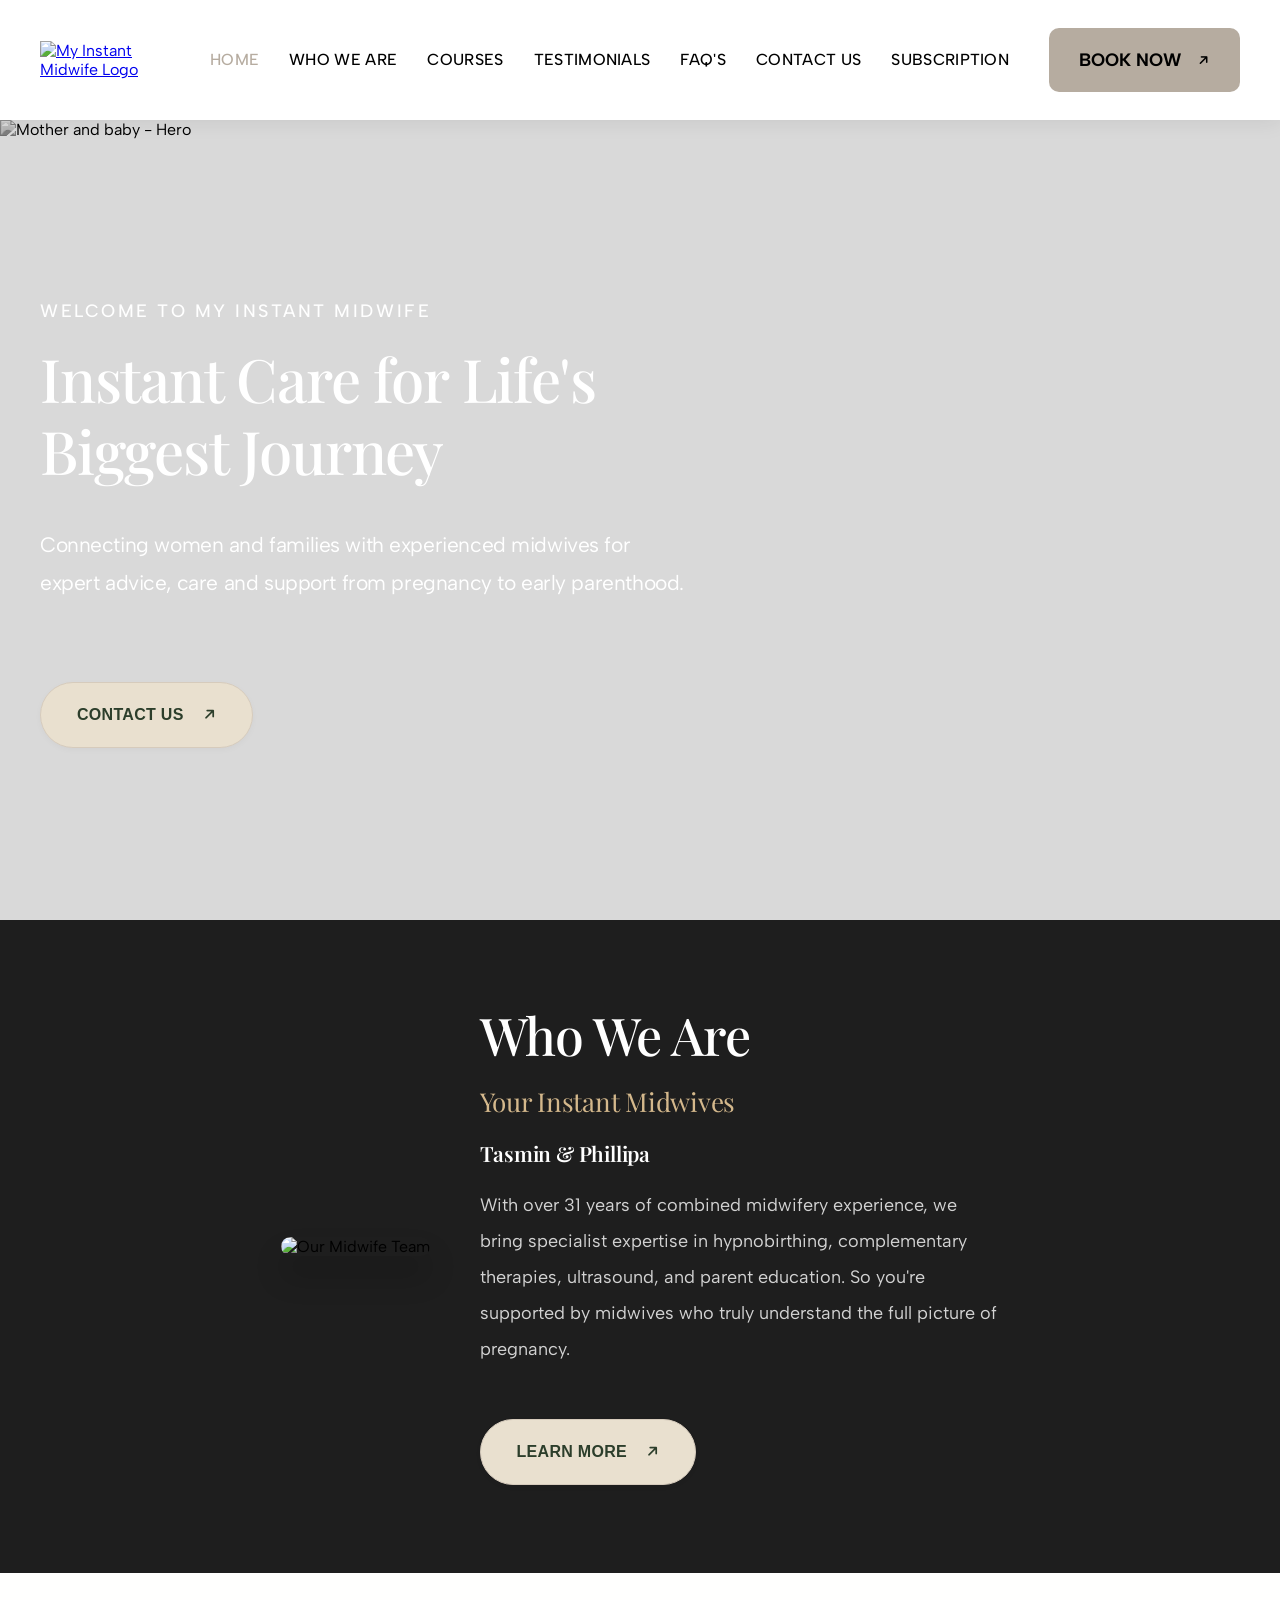
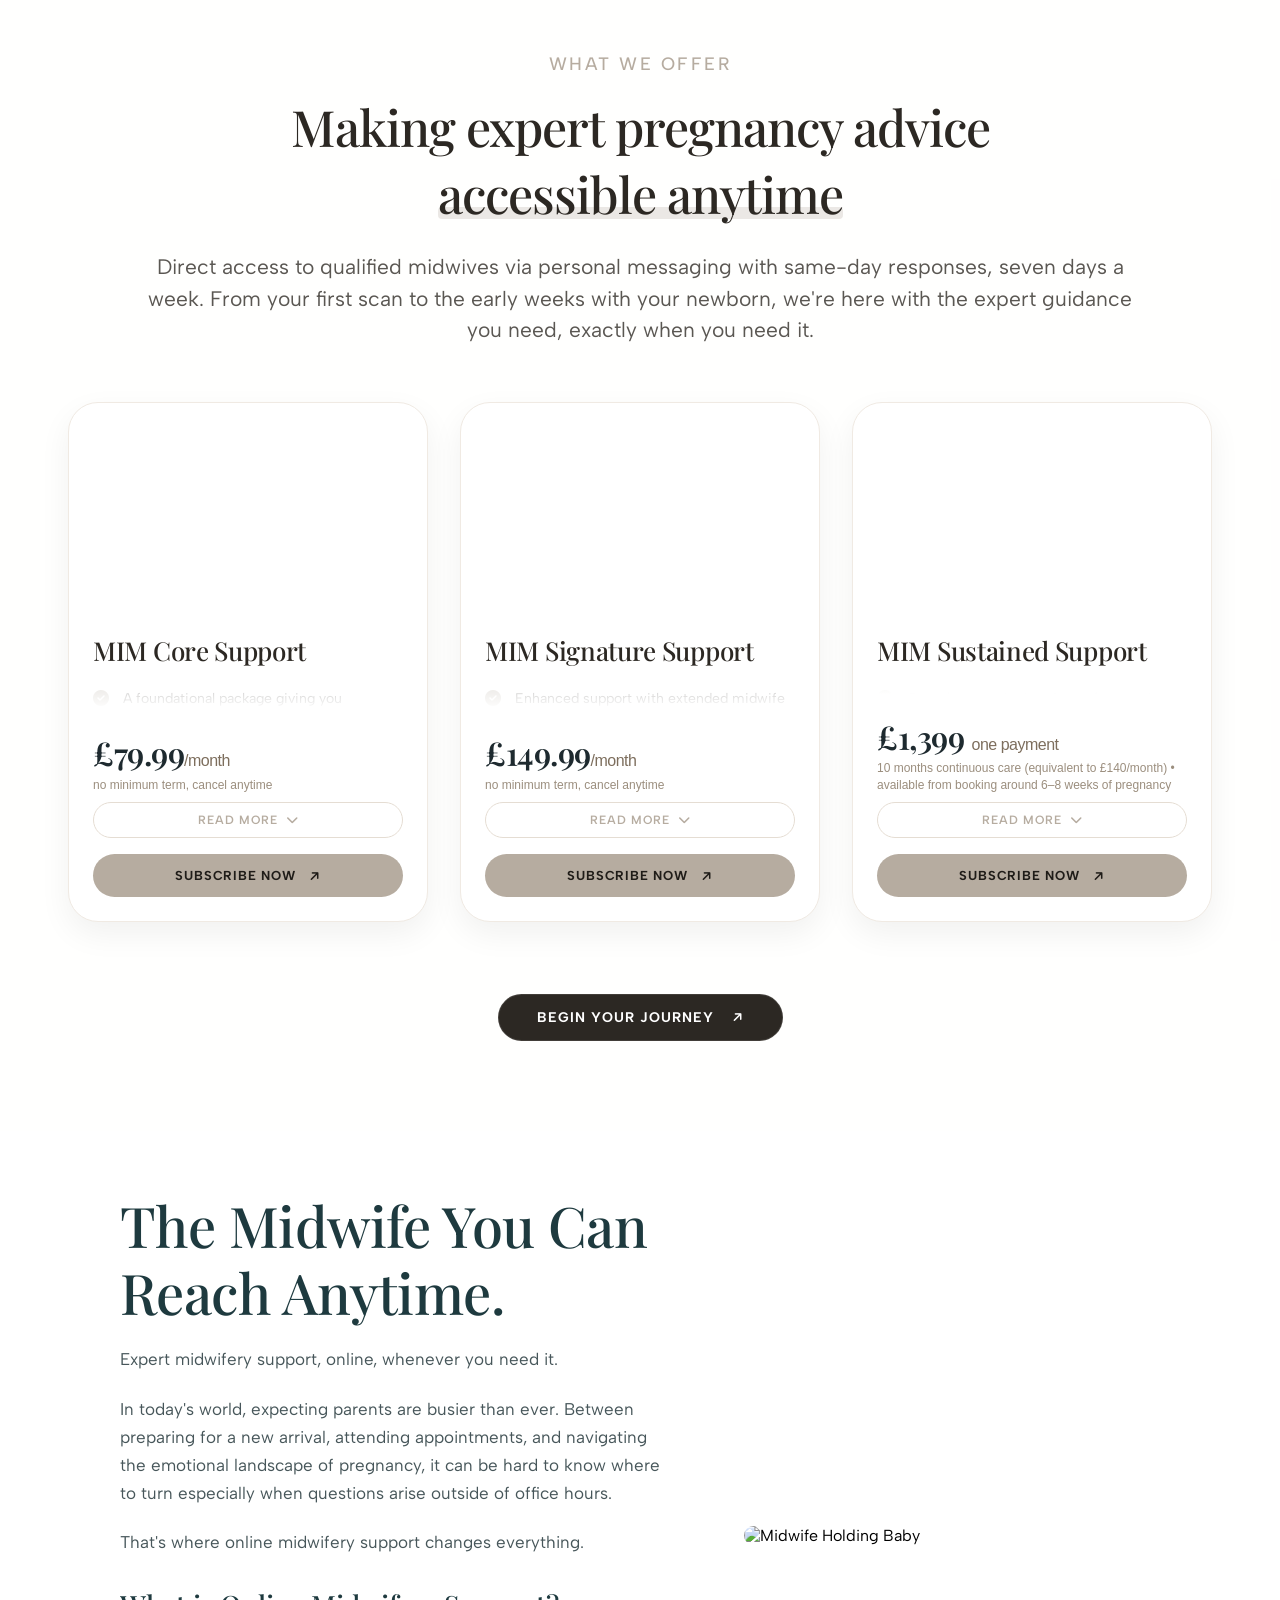
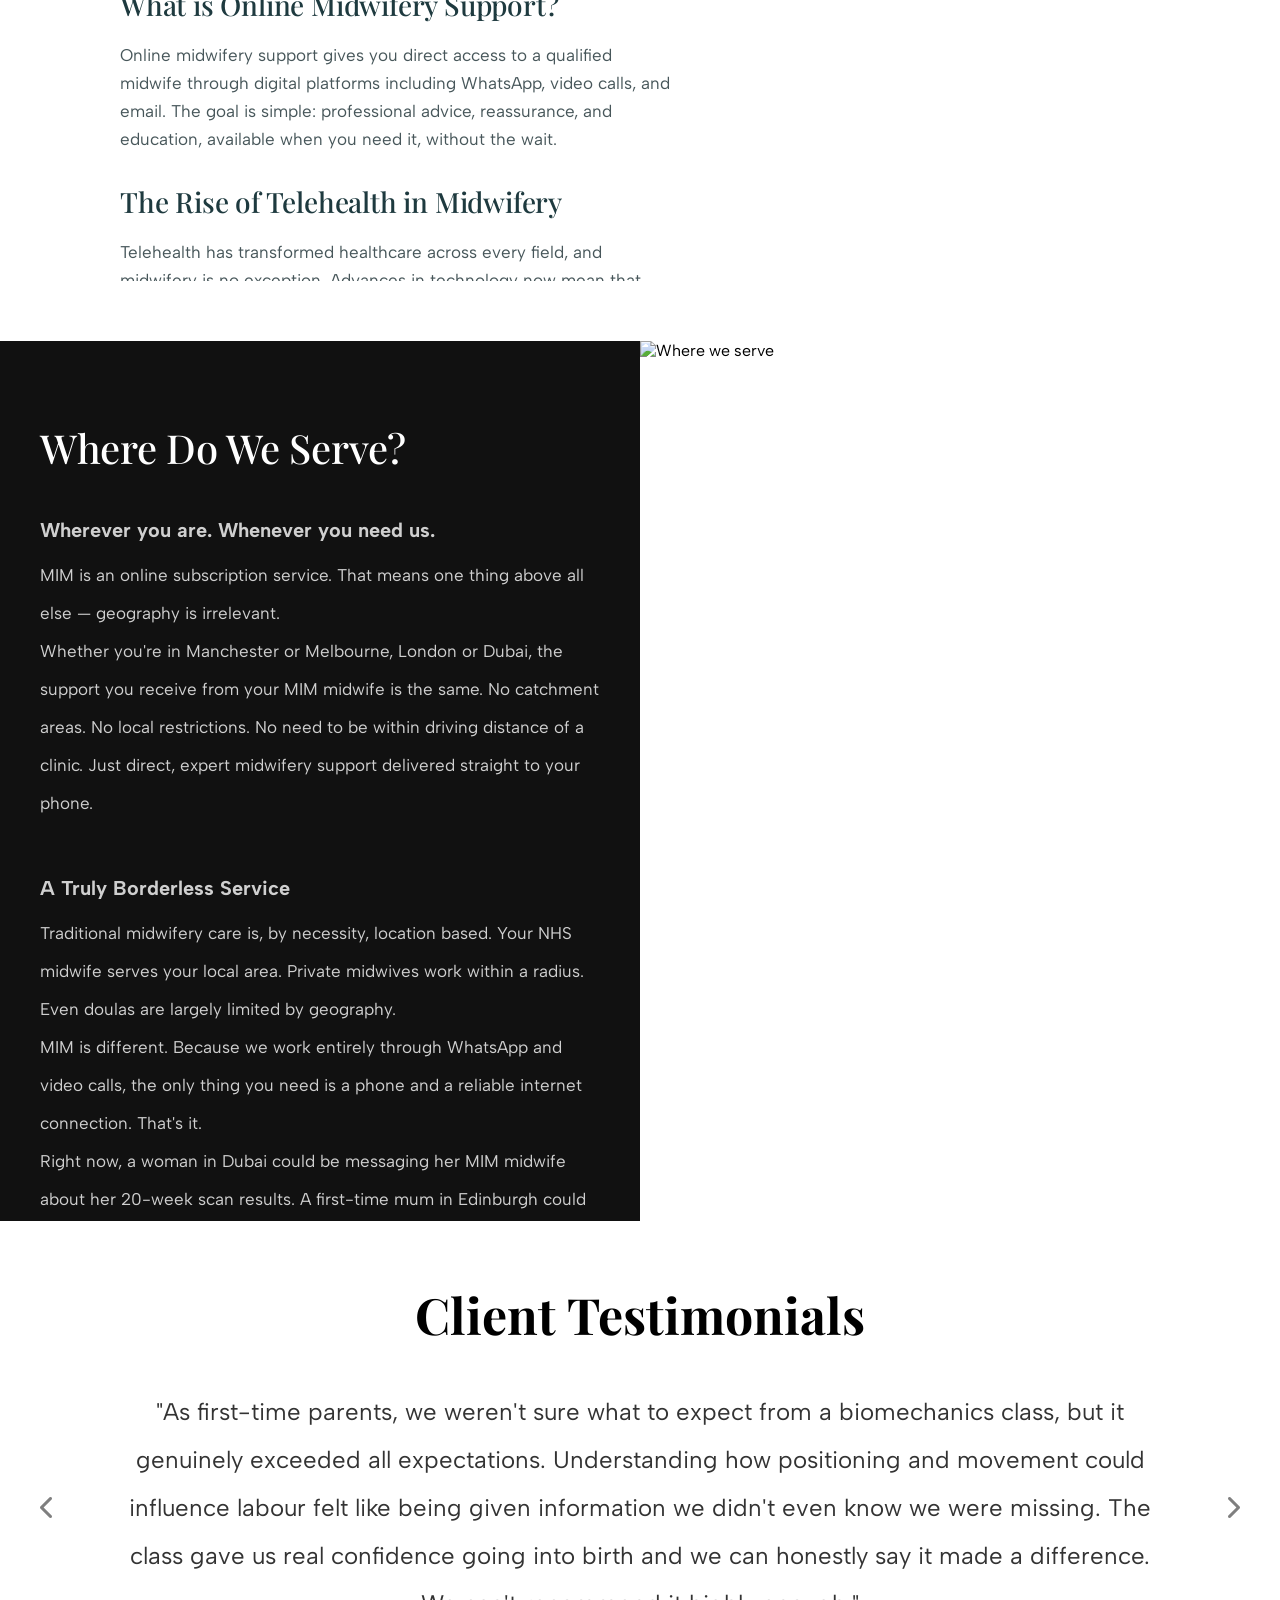
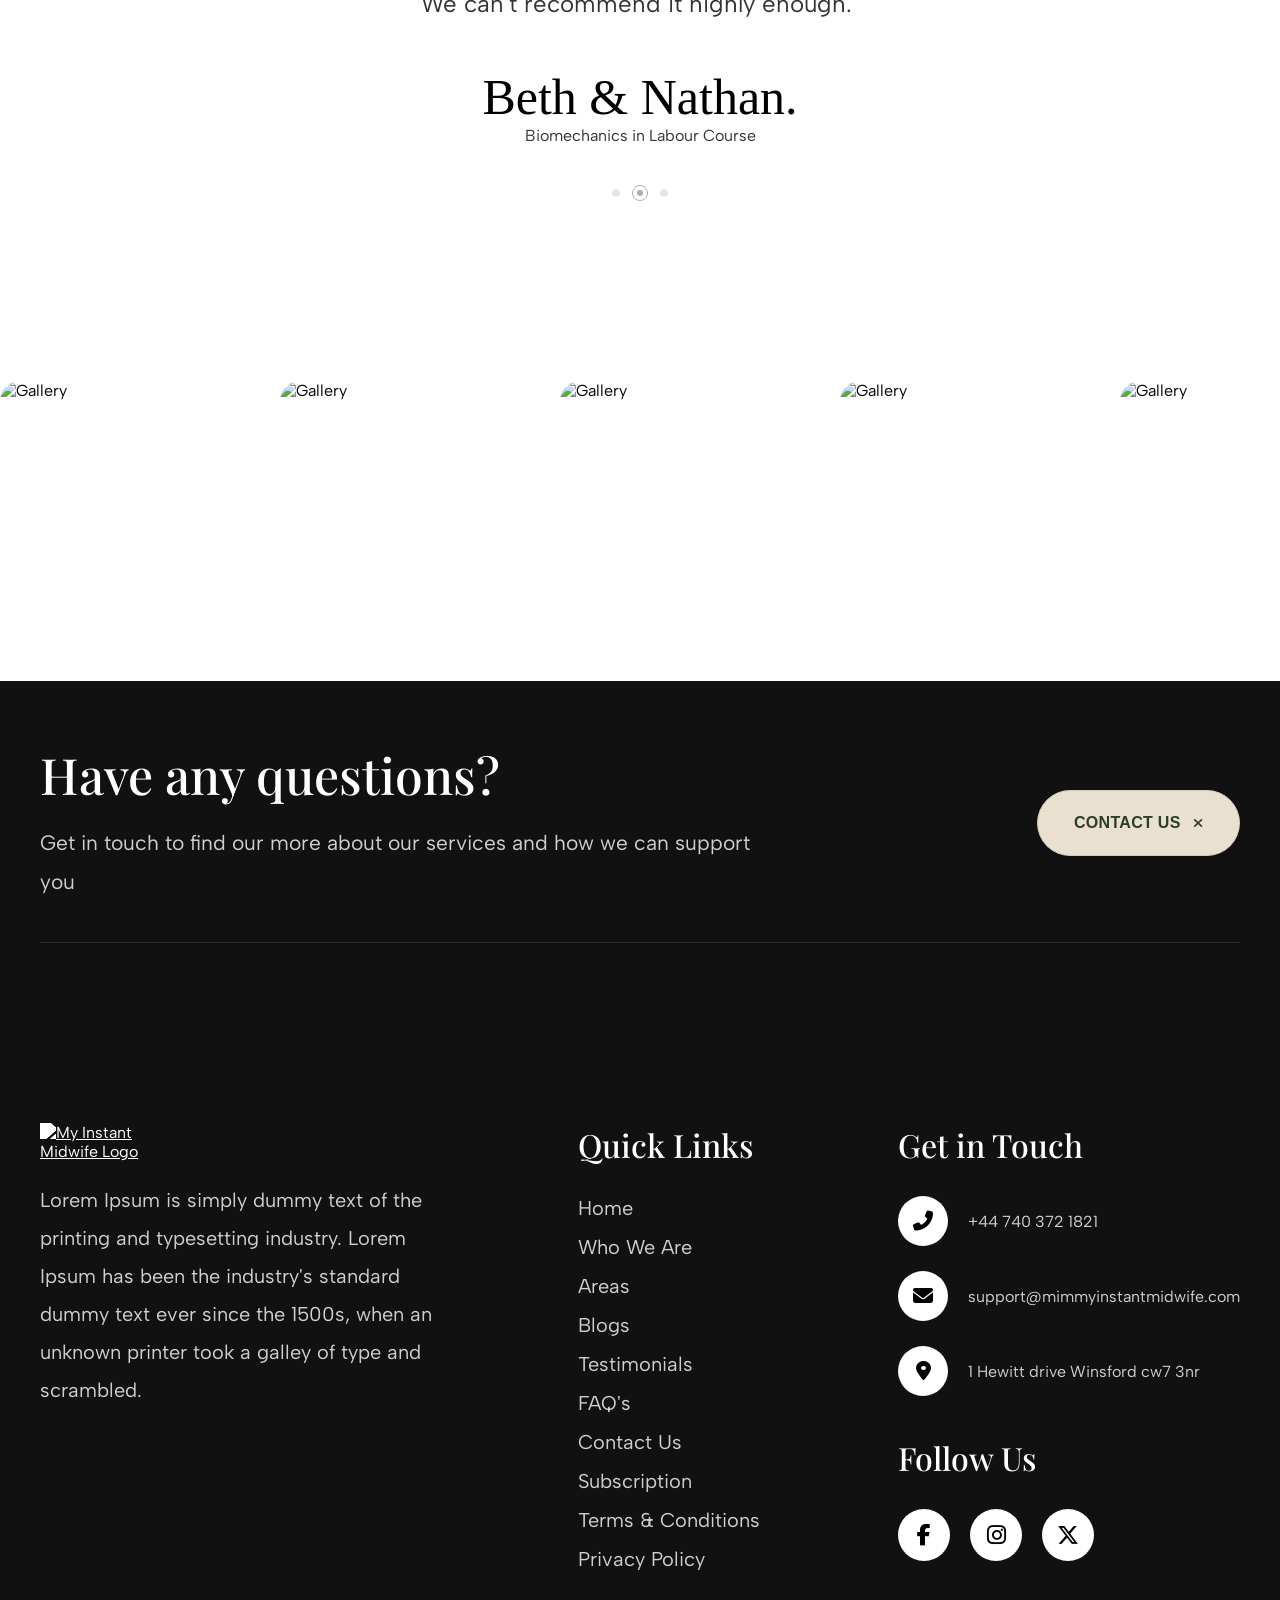
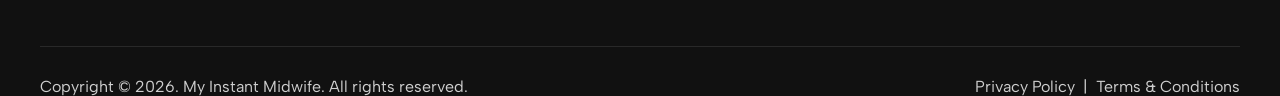
==== commit 9a4151a3: "new changes are made" ====
--- a/index.html
+++ b/index.html
@@ -80,7 +80,7 @@
                 <div class="price">£79.99<span class="price-period">/month</span></div>
                 <div class="price-note">no minimum term, cancel anytime</div>
                 <div class="expand-btn">READ MORE <i class="fas fa-chevron-down expand-icon"></i></div>
-                <a href="pages/contact.html" class="card-btn">BOOK FREE CONSULTATION <i class="fas fa-arrow-right diag-icon"></i></a>
+                <a href="pages/subscription.html" class="card-btn">SUBSCRIBE NOW <i class="fas fa-arrow-right diag-icon"></i></a>
             </div>
 
             <!-- Package Card 2: MIM Signature Support -->
@@ -96,7 +96,7 @@
                 <div class="price">£149.99<span class="price-period">/month</span></div>
                 <div class="price-note">no minimum term, cancel anytime</div>
                 <div class="expand-btn">READ MORE <i class="fas fa-chevron-down expand-icon"></i></div>
-                <a href="pages/contact.html" class="card-btn">BOOK FREE CONSULTATION <i class="fas fa-arrow-right diag-icon"></i></a>
+                <a href="pages/subscription.html" class="card-btn">SUBSCRIBE NOW <i class="fas fa-arrow-right diag-icon"></i></a>
             </div>
 
             <!-- Package Card 3: MIM Sustained Support -->
@@ -113,12 +113,12 @@
                 <div class="price">£1,399 <span class="price-period">one payment</span></div>
                 <div class="price-note">10 months continuous care (equivalent to £140/month) • available from booking around 6–8 weeks of pregnancy</div>
                 <div class="expand-btn">READ MORE <i class="fas fa-chevron-down expand-icon"></i></div>
-                <a href="pages/contact.html" class="card-btn">BOOK FREE CONSULTATION <i class="fas fa-arrow-right diag-icon"></i></a>
+                <a href="pages/subscription.html" class="card-btn">SUBSCRIBE NOW <i class="fas fa-arrow-right diag-icon"></i></a>
             </div>
         </div>
 
         <div class="begin-journey">
-            <a href="pages/courses.html" class="btn-dark">BEGIN YOUR JOURNEY <i class="fas fa-arrow-right diag-icon"></i></a>
+            <a href="pages/contact.html" class="btn-dark">BEGIN YOUR JOURNEY <i class="fas fa-arrow-right diag-icon"></i></a>
         </div>
     </section>
         <!-- ====== The Midwife You Can Reach Anytime ======
@@ -178,7 +178,7 @@
                 <p>Ready to get started? Explore our subscription packages and find the right level of support for your journey.</p>
             </div>
             <!-- CTA exactly as requested -->
-            <a href="pages/courses.html" class="btn-beige">FIND MY PACKAGE <i class="fas fa-arrow-right diag-icon"></i></a>
+            <a href="pages/courses.html" class="btn-beige">FIND MY Courses <i class="fas fa-arrow-right diag-icon"></i></a>
         </div>
 
         <!-- RIGHT COLUMN: image remains visible, no scroll needed -->
@@ -219,8 +219,8 @@
     MIM is available to anyone with a UK bank account and a smartphone. Subscriptions are monthly with no minimum term or choose Sustained Support for complete continuity across your full pregnancy journey.</p>
     
     <!-- Call to Action button -->
-    <a href="pages/contact.html" class="btn-beige">
-      FIND MY PACKAGE <i class="fas fa-arrow-right diag-icon"></i>
+    <a href="pages/subscription.html" class="btn-beige">
+      FIND MY SUBSCRIPTION <i class="fas fa-arrow-right diag-icon"></i>
     </a>
   </div>
   
